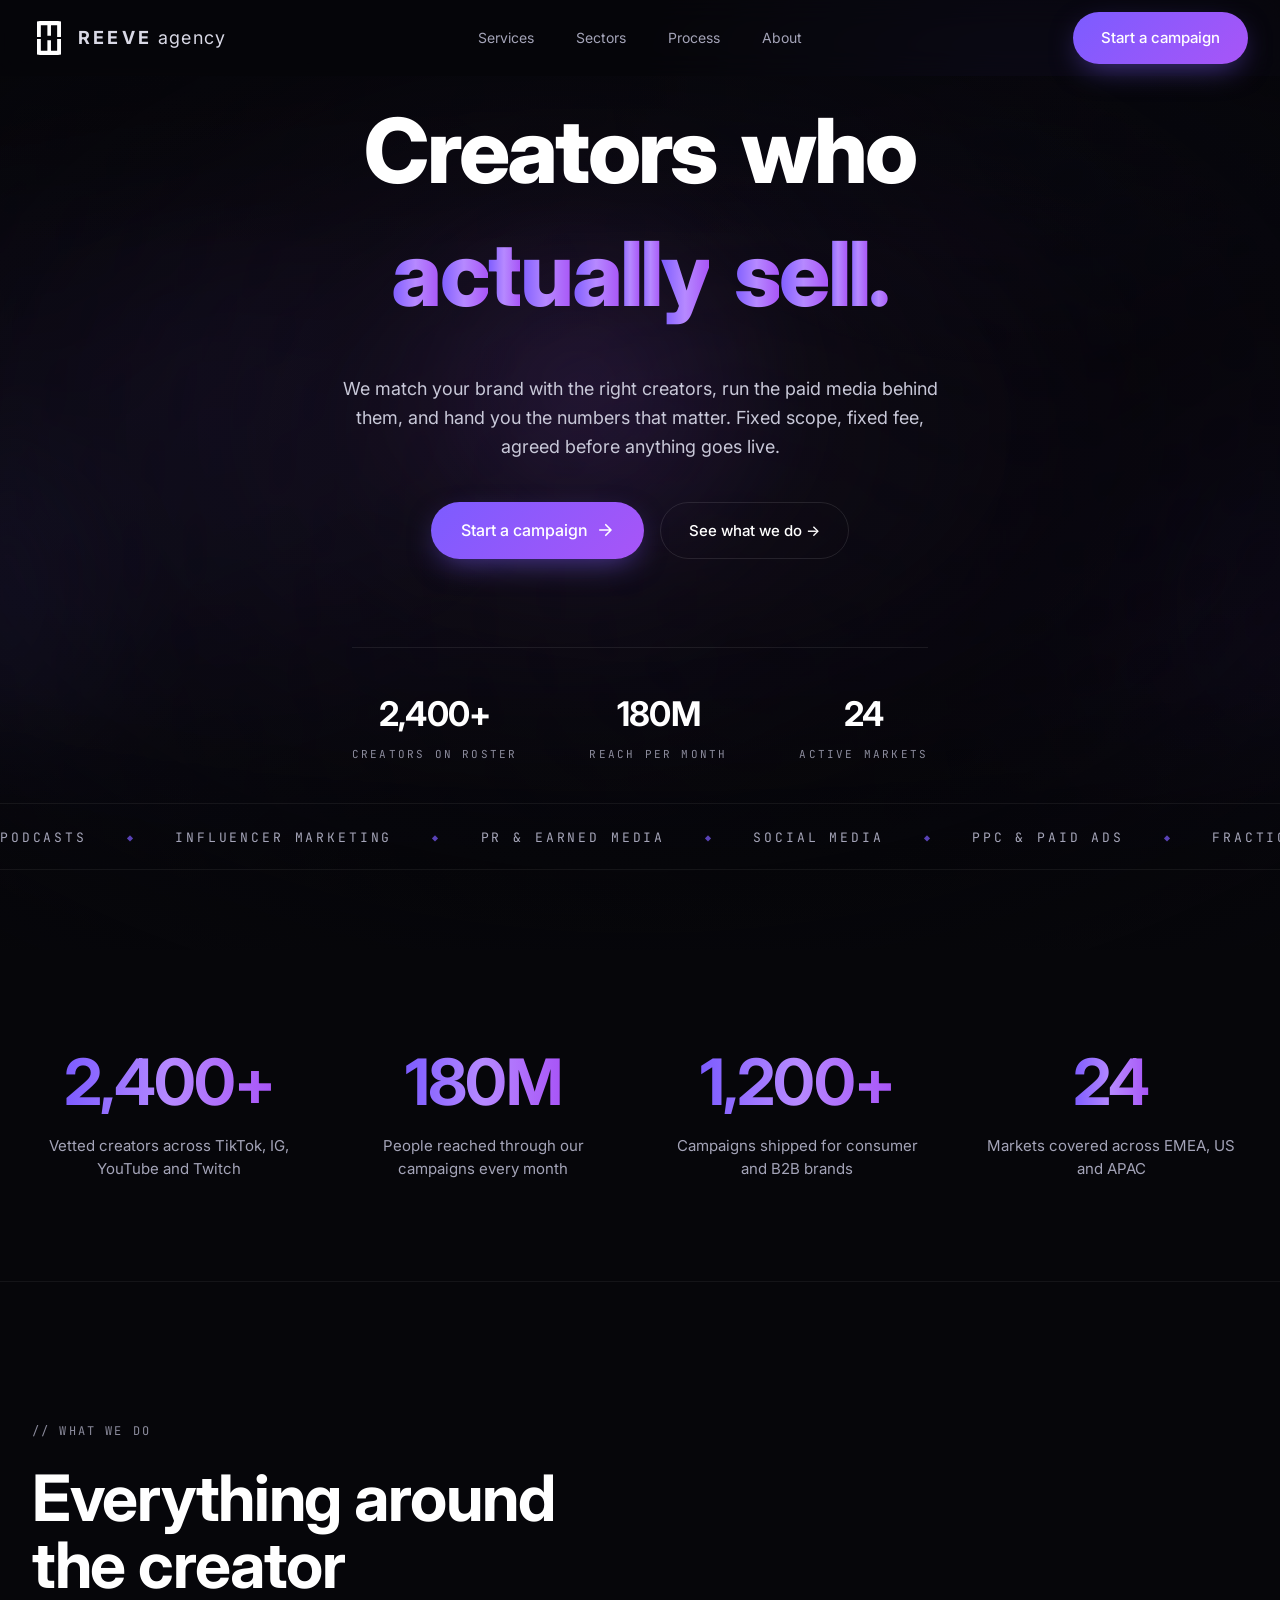
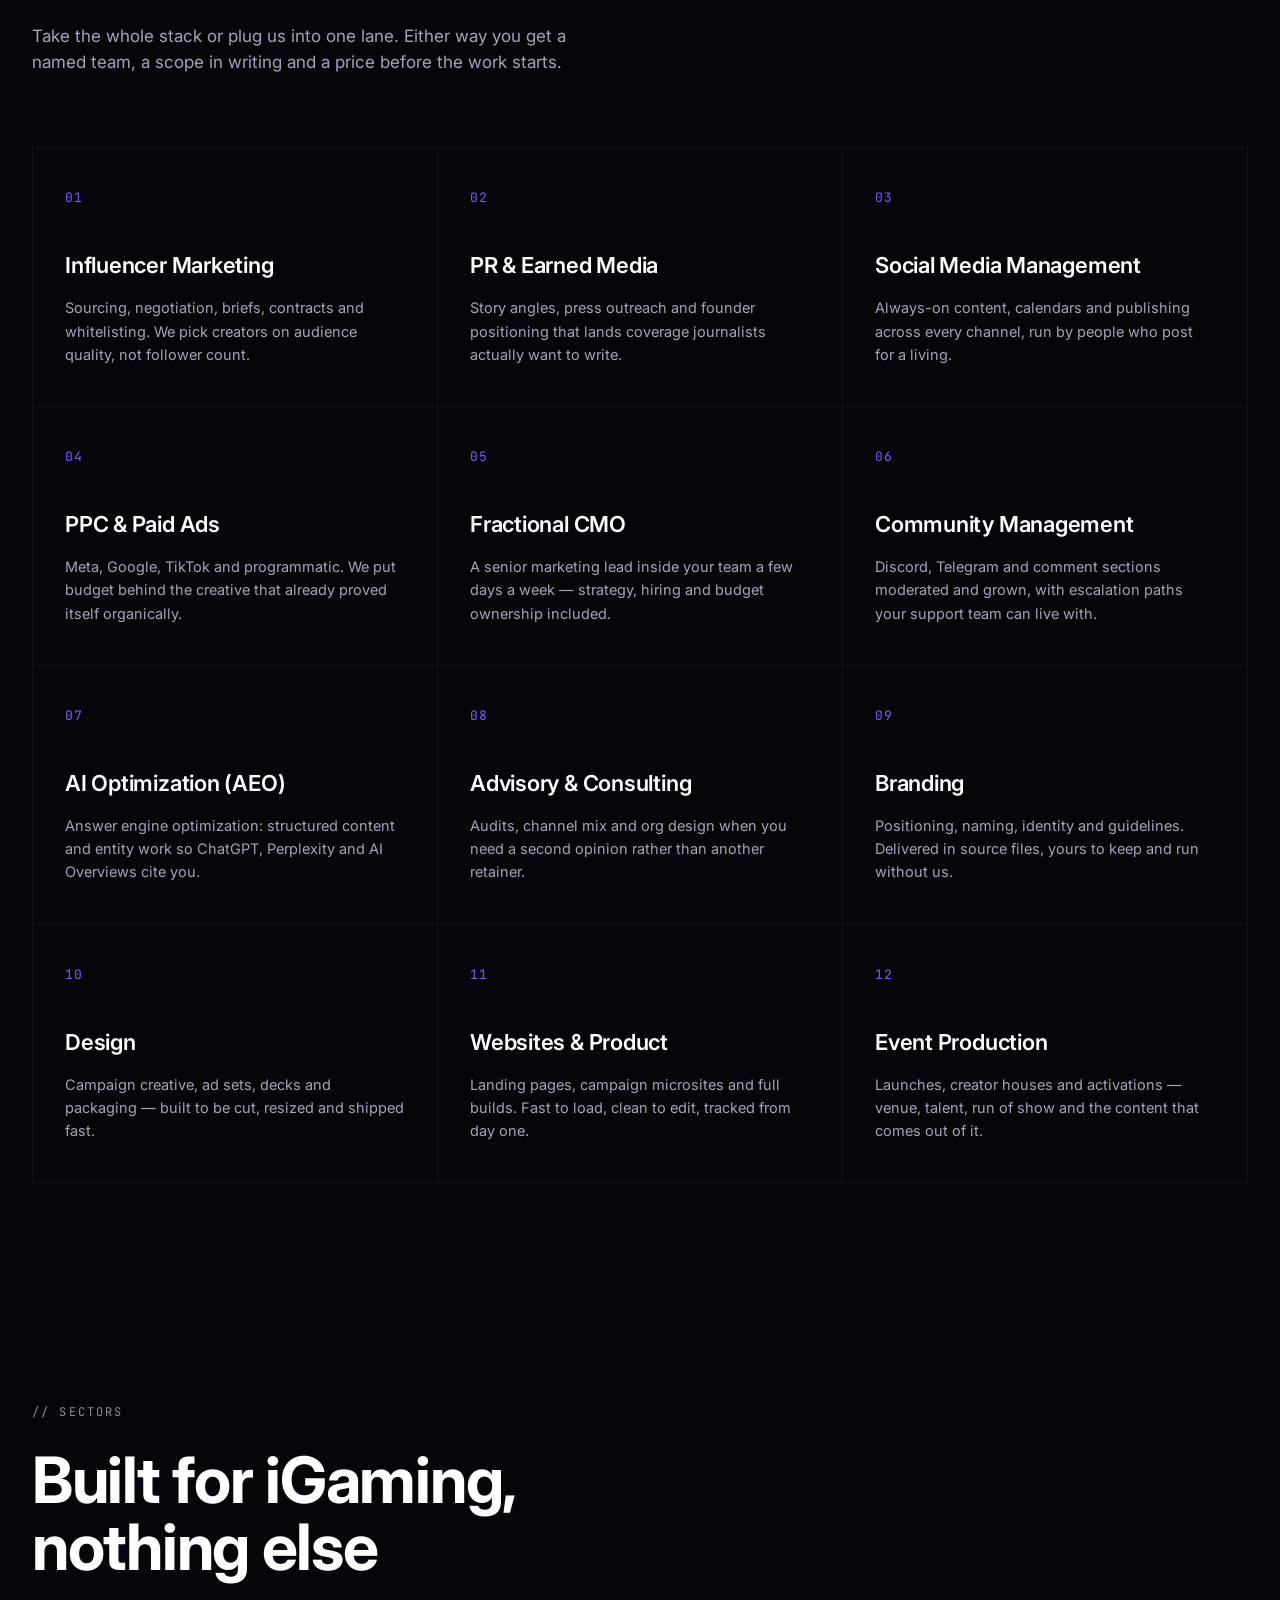
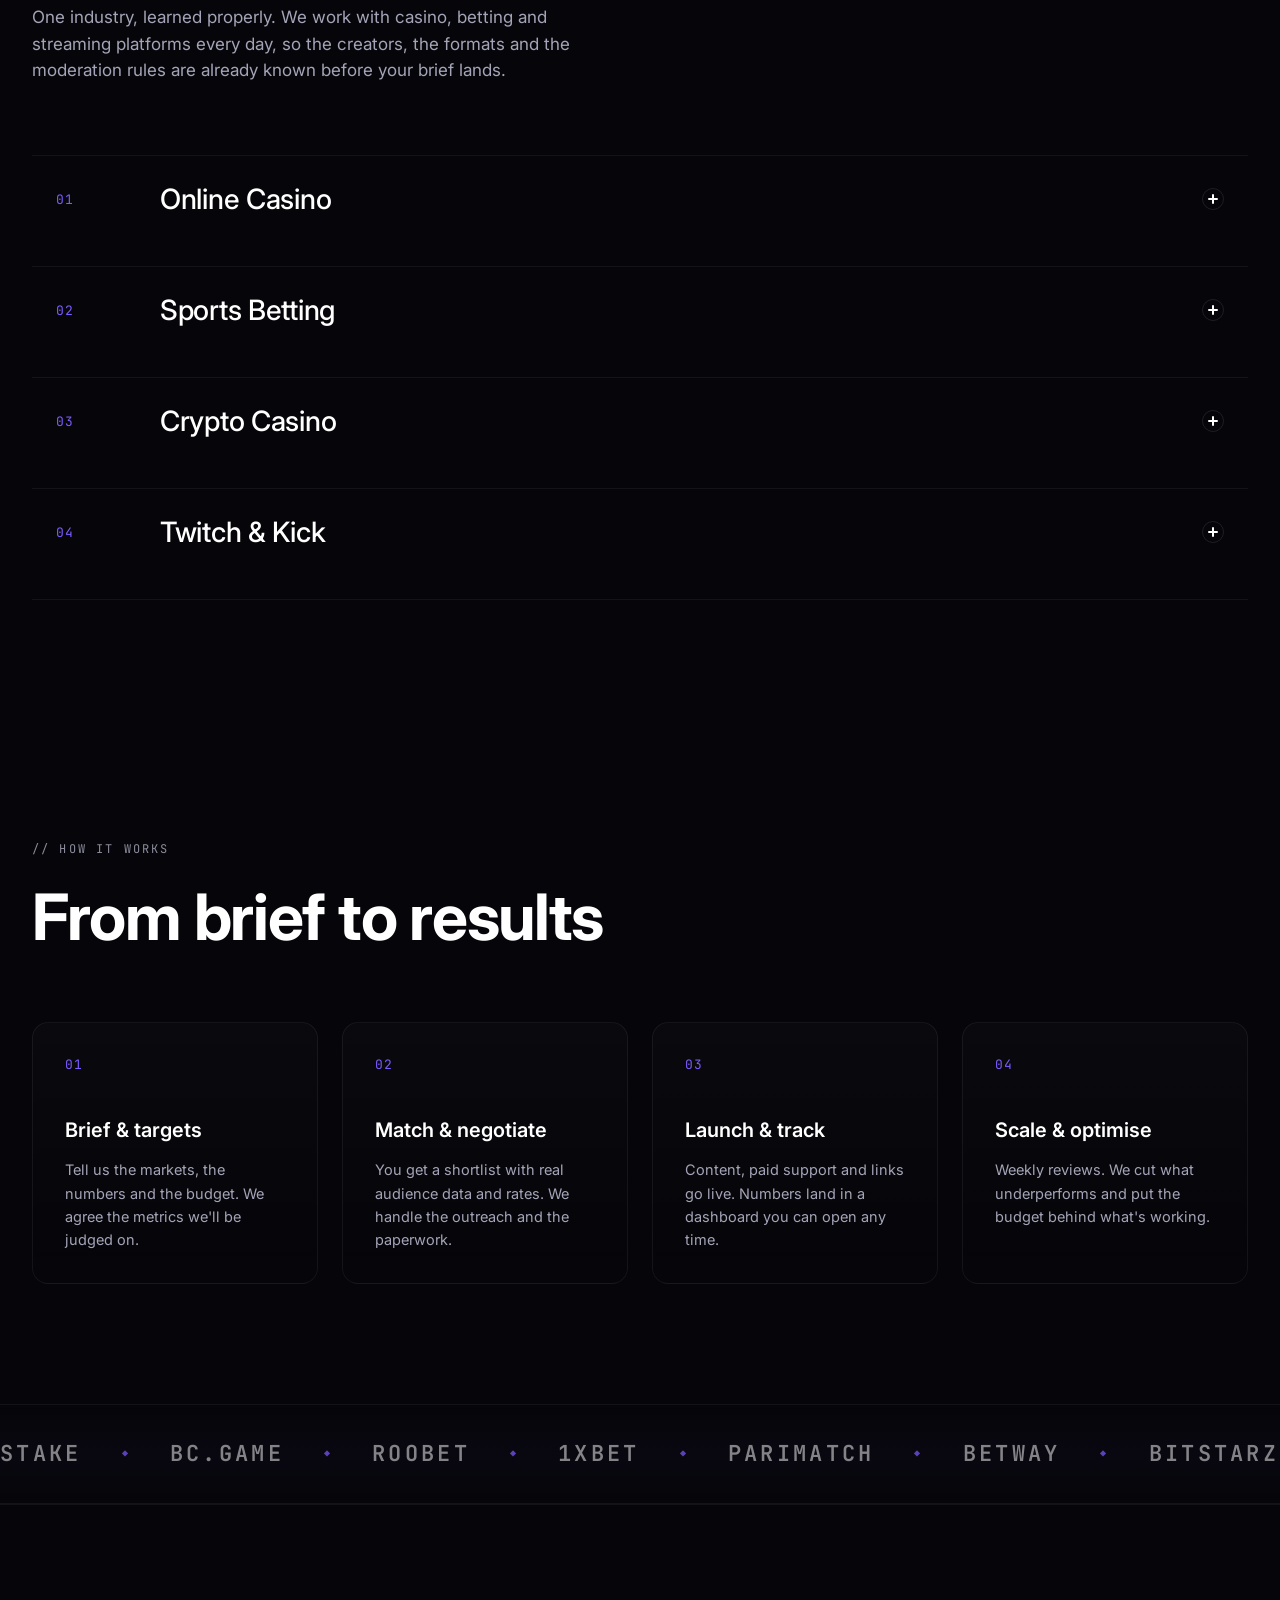
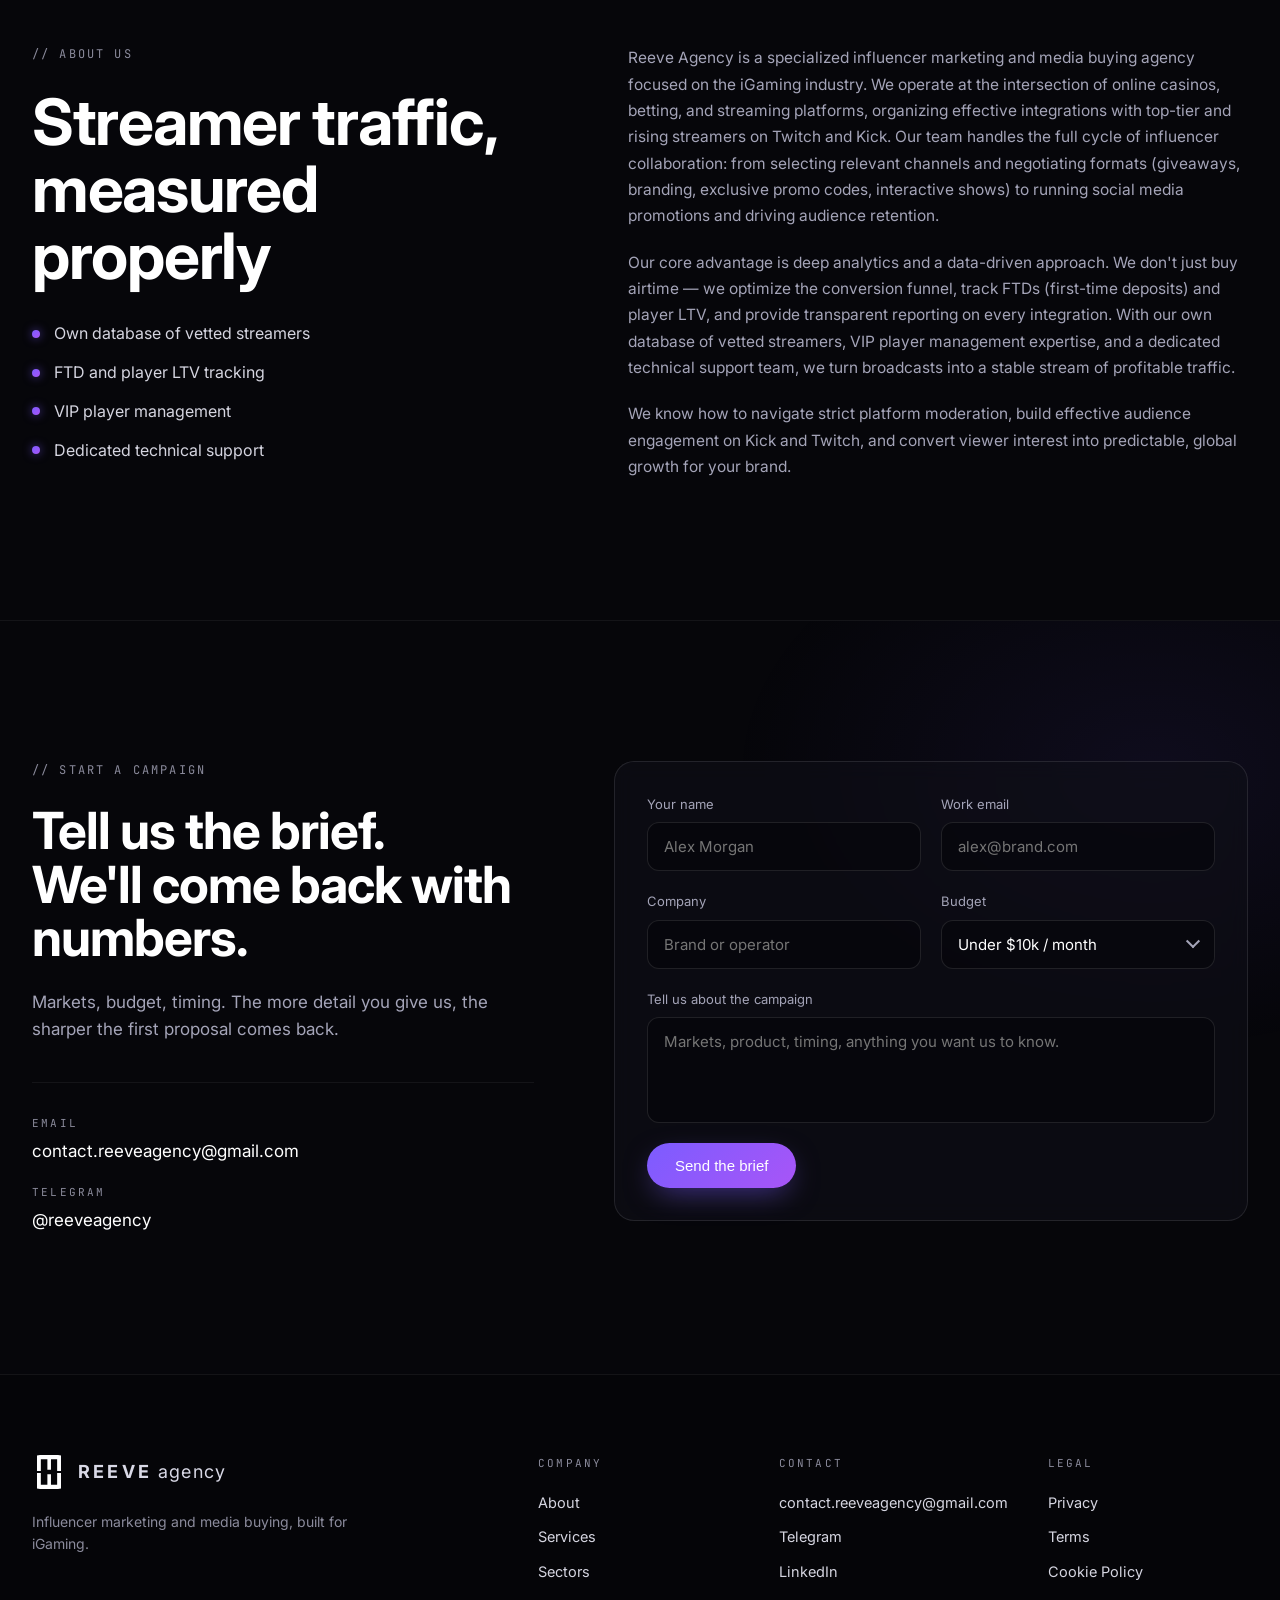
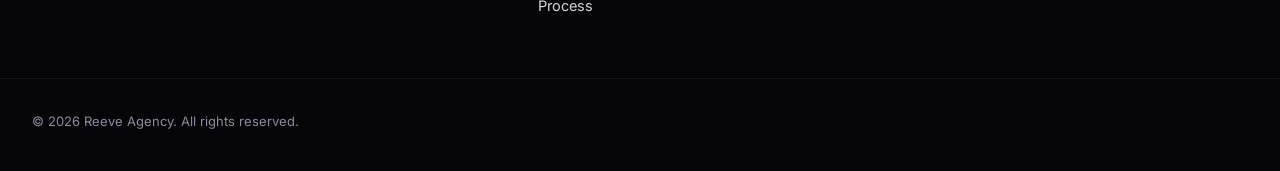
==== index.html @ b4aaa02b "Use logo.svg as the site favicon Serve /logo/logo.svg via rel=icon (SVG) and rel=apple-touch-icon so" ====
<!DOCTYPE html>
<html lang="en">
<head>
<meta charset="UTF-8" />
<meta name="viewport" content="width=device-width, initial-scale=1.0" />
<title>REEVE Agency — Influencer marketing for iGaming</title>
<link rel="icon" type="image/svg+xml" href="logo/logo.svg" />
<link rel="apple-touch-icon" href="logo/logo.svg" />
<link rel="preconnect" href="https://fonts.googleapis.com" />
<link rel="preconnect" href="https://fonts.gstatic.com" crossorigin />
<link href="https://fonts.googleapis.com/css2?family=Inter:wght@100..900&family=JetBrains+Mono:wght@400;500&display=swap" rel="stylesheet" />
<link rel="stylesheet" href="styles.css" />
</head>
<body>

<div class="bg-glow"></div>

<header class="site-header" id="siteHeader">
  <div class="container header-inner">
    <button class="burger" id="burger" type="button" aria-label="Open menu" aria-expanded="false" aria-controls="mobileMenu">
      <span></span><span></span><span></span>
    </button>
    <a class="logo" href="#">
      <span class="logo-mark">
        <img src="logo/logo.svg" alt="" onerror="this.remove()" />
      </span>
      <span class="logo-text"><b>REEVE</b> agency</span>
    </a>
    <nav class="nav">
      <a class="nav-link" href="#services">Services</a>
      <a class="nav-link" href="#sectors">Sectors</a>
      <a class="nav-link" href="#process">Process</a>
      <a class="nav-link" href="#about">About</a>
    </nav>
    <a href="#contact" class="btn btn-primary header-cta">Start a campaign</a>
  </div>
</header>

<div class="mobile-menu" id="mobileMenu" aria-hidden="true">
  <div class="mobile-menu-inner">
    <a class="mobile-link" href="#services">Services</a>
    <a class="mobile-link" href="#sectors">Sectors</a>
    <a class="mobile-link" href="#process">Process</a>
    <a class="mobile-link" href="#about">About</a>
    <a href="#contact" class="btn btn-primary mobile-cta">Start a campaign</a>
  </div>
</div>

<!-- HERO -->
<section class="hero">
  <canvas class="hero-shader" id="heroShader"></canvas>
  <canvas class="hero-shader hero-shader--wire" id="heroShaderWire"></canvas>
  <div class="hero-vignette"></div>

  <div class="hero-inner">
    <h1 class="hero-title" aria-label="Creators who actually sell.">
      <span class="reveal-line" data-text="Creators who"></span>
      <span class="reveal-line grad-text" data-text="actually sell."></span>
    </h1>

    <p class="hero-sub">
      We match your brand with the right creators, run the paid media behind
      them, and hand you the numbers that matter. Fixed scope, fixed fee,
      agreed before anything goes live.
    </p>

    <div class="hero-ctas">
      <a href="#contact" class="btn btn-primary">
        Start a campaign
        <svg viewBox="0 0 24 24" width="18" height="18" fill="none" stroke="currentColor" stroke-width="2.2" stroke-linecap="round" stroke-linejoin="round" aria-hidden="true"><path d="M5 12h14M13 5l7 7-7 7"/></svg>
      </a>
      <a href="#services" class="btn btn-ghost">See what we do →</a>
    </div>

    <div class="hero-stats">
      <div>
        <div class="stat-num">2,400+</div>
        <div class="stat-label">Creators on roster</div>
      </div>
      <div>
        <div class="stat-num">180M</div>
        <div class="stat-label">Reach per month</div>
      </div>
      <div>
        <div class="stat-num">24</div>
        <div class="stat-label">Active markets</div>
      </div>
    </div>
  </div>

  <!-- marquee under hero -->
  <div class="marquee marquee-thin">
    <div class="marquee-track">
      <span>PODCASTS</span><span class="dot-sep">◆</span>
      <span>INFLUENCER MARKETING</span><span class="dot-sep">◆</span>
      <span>PR &amp; EARNED MEDIA</span><span class="dot-sep">◆</span>
      <span>SOCIAL MEDIA</span><span class="dot-sep">◆</span>
      <span>PPC &amp; PAID ADS</span><span class="dot-sep">◆</span>
      <span>FRACTIONAL CMO</span><span class="dot-sep">◆</span>
      <span>COMMUNITY</span><span class="dot-sep">◆</span>
      <span>AEO</span><span class="dot-sep">◆</span>
      <span>PODCASTS</span><span class="dot-sep">◆</span>
      <span>INFLUENCER MARKETING</span><span class="dot-sep">◆</span>
      <span>PR &amp; EARNED MEDIA</span><span class="dot-sep">◆</span>
      <span>SOCIAL MEDIA</span><span class="dot-sep">◆</span>
      <span>PPC &amp; PAID ADS</span><span class="dot-sep">◆</span>
      <span>FRACTIONAL CMO</span><span class="dot-sep">◆</span>
      <span>COMMUNITY</span><span class="dot-sep">◆</span>
      <span>AEO</span><span class="dot-sep">◆</span>
    </div>
  </div>
</section>

<!-- BIG STATS -->
<section class="big-stats">
  <div class="container stats-grid">
    <div>
      <div class="big-stat-num">2,400+</div>
      <p>Vetted creators across TikTok, IG, YouTube and Twitch</p>
    </div>
    <div>
      <div class="big-stat-num">180M</div>
      <p>People reached through our campaigns every month</p>
    </div>
    <div>
      <div class="big-stat-num">1,200+</div>
      <p>Campaigns shipped for consumer and B2B brands</p>
    </div>
    <div>
      <div class="big-stat-num">24</div>
      <p>Markets covered across EMEA, US and APAC</p>
    </div>
  </div>
</section>

<!-- SERVICES -->
<section id="services" class="services">
  <div class="container">
    <div class="section-head">
      <div class="eyebrow">// WHAT WE DO</div>
      <h2 class="section-title">Everything around<br />the creator</h2>
      <p class="section-sub">
        Take the whole stack or plug us into one lane. Either way you get a
        named team, a scope in writing and a price before the work starts.
      </p>
    </div>

    <div class="services-grid">
      <div class="service-card">
        <div class="service-num">01</div>
        <h3>Influencer Marketing</h3>
        <p>Sourcing, negotiation, briefs, contracts and whitelisting. We pick creators on audience quality, not follower count.</p>
      </div>
      <div class="service-card">
        <div class="service-num">02</div>
        <h3>PR &amp; Earned Media</h3>
        <p>Story angles, press outreach and founder positioning that lands coverage journalists actually want to write.</p>
      </div>
      <div class="service-card">
        <div class="service-num">03</div>
        <h3>Social Media Management</h3>
        <p>Always-on content, calendars and publishing across every channel, run by people who post for a living.</p>
      </div>
      <div class="service-card">
        <div class="service-num">04</div>
        <h3>PPC &amp; Paid Ads</h3>
        <p>Meta, Google, TikTok and programmatic. We put budget behind the creative that already proved itself organically.</p>
      </div>
      <div class="service-card">
        <div class="service-num">05</div>
        <h3>Fractional CMO</h3>
        <p>A senior marketing lead inside your team a few days a week — strategy, hiring and budget ownership included.</p>
      </div>
      <div class="service-card">
        <div class="service-num">06</div>
        <h3>Community Management</h3>
        <p>Discord, Telegram and comment sections moderated and grown, with escalation paths your support team can live with.</p>
      </div>
      <div class="service-card">
        <div class="service-num">07</div>
        <h3>AI Optimization (AEO)</h3>
        <p>Answer engine optimization: structured content and entity work so ChatGPT, Perplexity and AI Overviews cite you.</p>
      </div>
      <div class="service-card">
        <div class="service-num">08</div>
        <h3>Advisory &amp; Consulting</h3>
        <p>Audits, channel mix and org design when you need a second opinion rather than another retainer.</p>
      </div>
      <div class="service-card">
        <div class="service-num">09</div>
        <h3>Branding</h3>
        <p>Positioning, naming, identity and guidelines. Delivered in source files, yours to keep and run without us.</p>
      </div>
      <div class="service-card">
        <div class="service-num">10</div>
        <h3>Design</h3>
        <p>Campaign creative, ad sets, decks and packaging — built to be cut, resized and shipped fast.</p>
      </div>
      <div class="service-card">
        <div class="service-num">11</div>
        <h3>Websites &amp; Product</h3>
        <p>Landing pages, campaign microsites and full builds. Fast to load, clean to edit, tracked from day one.</p>
      </div>
      <div class="service-card">
        <div class="service-num">12</div>
        <h3>Event Production</h3>
        <p>Launches, creator houses and activations — venue, talent, run of show and the content that comes out of it.</p>
      </div>
    </div>
  </div>
</section>

<!-- SECTORS -->
<section id="sectors" class="sectors">
  <div class="container">
    <div class="section-head">
      <div class="eyebrow">// SECTORS</div>
      <h2 class="section-title">Built for iGaming,<br />nothing else</h2>
      <p class="section-sub">
        One industry, learned properly. We work with casino, betting and
        streaming platforms every day, so the creators, the formats and the
        moderation rules are already known before your brief lands.
      </p>
    </div>

    <div class="accordion accordion--sectors" data-accordion>
      <button type="button" class="acc-item acc-item--wide" data-acc>
        <span class="acc-num">01</span>
        <span class="acc-title">Online Casino</span>
        <span class="acc-icon" aria-hidden="true"></span>
        <div class="acc-panel"><p>Slots, live casino and crash. Session integrations, branded overlays and exclusive promo codes that turn viewers into depositing players.</p></div>
      </button>
      <button type="button" class="acc-item acc-item--wide" data-acc>
        <span class="acc-num">02</span>
        <span class="acc-title">Sports Betting</span>
        <span class="acc-icon" aria-hidden="true"></span>
        <div class="acc-panel"><p>Tipsters and match-day creators, timed around the fixtures and tournaments the audience is already betting on.</p></div>
      </button>
      <button type="button" class="acc-item acc-item--wide" data-acc>
        <span class="acc-num">03</span>
        <span class="acc-title">Crypto Casino</span>
        <span class="acc-icon" aria-hidden="true"></span>
        <div class="acc-panel"><p>Streamers who genuinely speak crypto, plus the Telegram and X communities their audience lives in.</p></div>
      </button>
      <button type="button" class="acc-item acc-item--wide" data-acc>
        <span class="acc-num">04</span>
        <span class="acc-title">Twitch &amp; Kick</span>
        <span class="acc-icon" aria-hidden="true"></span>
        <div class="acc-panel"><p>Giveaways, interactive shows and long-form collaborations built to pass platform moderation in every market you run.</p></div>
      </button>
    </div>
  </div>
</section>

<!-- HOW IT WORKS -->
<section id="process" class="process">
  <div class="container">
    <div class="section-head">
      <div class="eyebrow">// HOW IT WORKS</div>
      <h2 class="section-title">From brief to results</h2>
    </div>

    <div class="process-grid">
      <div class="process-card">
        <div class="process-num">01</div>
        <h3>Brief &amp; targets</h3>
        <p>Tell us the markets, the numbers and the budget. We agree the metrics we'll be judged on.</p>
      </div>
      <div class="process-card">
        <div class="process-num">02</div>
        <h3>Match &amp; negotiate</h3>
        <p>You get a shortlist with real audience data and rates. We handle the outreach and the paperwork.</p>
      </div>
      <div class="process-card">
        <div class="process-num">03</div>
        <h3>Launch &amp; track</h3>
        <p>Content, paid support and links go live. Numbers land in a dashboard you can open any time.</p>
      </div>
      <div class="process-card">
        <div class="process-num">04</div>
        <h3>Scale &amp; optimise</h3>
        <p>Weekly reviews. We cut what underperforms and put the budget behind what's working.</p>
      </div>
    </div>
  </div>
</section>

<!-- CASINO MARQUEE -->
<div class="marquee marquee-brands">
  <div class="marquee-track">
    <span>STAKE</span><span class="dot-sep">◆</span>
    <span>BC.GAME</span><span class="dot-sep">◆</span>
    <span>ROOBET</span><span class="dot-sep">◆</span>
    <span>1XBET</span><span class="dot-sep">◆</span>
    <span>PARIMATCH</span><span class="dot-sep">◆</span>
    <span>BETWAY</span><span class="dot-sep">◆</span>
    <span>BITSTARZ</span><span class="dot-sep">◆</span>
    <span>ROLLBIT</span><span class="dot-sep">◆</span>
    <span>PINNACLE</span><span class="dot-sep">◆</span>
    <span>DUELBITS</span><span class="dot-sep">◆</span>
    <span>CSGOEMPIRE</span><span class="dot-sep">◆</span>
    <span>THUNDERPICK</span><span class="dot-sep">◆</span>
    <span>STAKE</span><span class="dot-sep">◆</span>
    <span>BC.GAME</span><span class="dot-sep">◆</span>
    <span>ROOBET</span><span class="dot-sep">◆</span>
    <span>1XBET</span><span class="dot-sep">◆</span>
    <span>PARIMATCH</span><span class="dot-sep">◆</span>
    <span>BETWAY</span><span class="dot-sep">◆</span>
    <span>BITSTARZ</span><span class="dot-sep">◆</span>
    <span>ROLLBIT</span><span class="dot-sep">◆</span>
    <span>PINNACLE</span><span class="dot-sep">◆</span>
    <span>DUELBITS</span><span class="dot-sep">◆</span>
    <span>CSGOEMPIRE</span><span class="dot-sep">◆</span>
    <span>THUNDERPICK</span><span class="dot-sep">◆</span>
  </div>
</div>

<!-- ABOUT -->
<section id="about" class="about">
  <div class="container about-grid">
    <div class="about-left">
      <div class="eyebrow">// ABOUT US</div>
      <h2 class="section-title">Streamer traffic,<br />measured properly</h2>
      <ul class="about-list">
        <li>Own database of vetted streamers</li>
        <li>FTD and player LTV tracking</li>
        <li>VIP player management</li>
        <li>Dedicated technical support</li>
      </ul>
    </div>
    <div class="about-right">
      <p>
        Reeve Agency is a specialized influencer marketing and media buying
        agency focused on the iGaming industry. We operate at the intersection
        of online casinos, betting, and streaming platforms, organizing
        effective integrations with top-tier and rising streamers on Twitch
        and Kick. Our team handles the full cycle of influencer collaboration:
        from selecting relevant channels and negotiating formats (giveaways,
        branding, exclusive promo codes, interactive shows) to running social
        media promotions and driving audience retention.
      </p>
      <p>
        Our core advantage is deep analytics and a data-driven approach. We
        don't just buy airtime — we optimize the conversion funnel, track FTDs
        (first-time deposits) and player LTV, and provide transparent reporting
        on every integration. With our own database of vetted streamers, VIP
        player management expertise, and a dedicated technical support team,
        we turn broadcasts into a stable stream of profitable traffic.
      </p>
      <p>
        We know how to navigate strict platform moderation, build effective
        audience engagement on Kick and Twitch, and convert viewer interest
        into predictable, global growth for your brand.
      </p>
    </div>
  </div>
</section>

<!-- CONTACT -->
<section id="contact" class="contact">
  <div class="container contact-grid">
    <div class="contact-left">
      <div class="eyebrow">// START A CAMPAIGN</div>
      <h2 class="section-title">Tell us the brief.<br />We'll come back with numbers.</h2>
      <p class="section-sub">
        Markets, budget, timing. The more detail you give us, the sharper the
        first proposal comes back.
      </p>
      <div class="contact-meta">
        <div>
          <div class="meta-label">Email</div>
          <a href="mailto:contact.reeveagency@gmail.com">contact.reeveagency@gmail.com</a>
        </div>
        <div>
          <div class="meta-label">Telegram</div>
          <a href="https://t.me/reeveagency" target="_blank" rel="noopener">@reeveagency</a>
        </div>
      </div>
    </div>
    <form class="contact-form" id="contactForm" novalidate>
      <label>
        <span>Your name</span>
        <input type="text" name="name" required placeholder="Alex Morgan" />
      </label>
      <label>
        <span>Work email</span>
        <input type="email" name="email" required placeholder="alex@brand.com" />
      </label>
      <label>
        <span>Company</span>
        <input type="text" name="company" placeholder="Brand or operator" />
      </label>
      <div class="field">
        <span class="field-label">Budget</span>
        <div class="select" data-select>
          <button type="button" class="select-toggle" aria-haspopup="listbox" aria-expanded="false">
            <span class="select-value">Under $10k / month</span>
            <span class="select-caret" aria-hidden="true"></span>
          </button>
          <input type="hidden" name="budget" value="Under $10k / month" />
          <ul class="select-menu" role="listbox">
            <li role="option" data-value="Under $10k / month" class="is-selected">Under $10k / month</li>
            <li role="option" data-value="$10k – $50k / month">$10k – $50k / month</li>
            <li role="option" data-value="$50k – $150k / month">$50k – $150k / month</li>
            <li role="option" data-value="$150k+ / month">$150k+ / month</li>
          </ul>
        </div>
      </div>
      <label class="full">
        <span>Tell us about the campaign</span>
        <textarea name="message" rows="4" placeholder="Markets, product, timing, anything you want us to know."></textarea>
      </label>
      <button type="submit" class="btn btn-primary">Send the brief</button>
      <div class="form-thanks" hidden>Thanks — we'll be in touch within one business day.</div>
      <div class="form-error" hidden>Something went wrong. Please try again or email us directly.</div>
    </form>
  </div>
</section>

<footer class="site-footer">
  <div class="container footer-inner">
    <div class="footer-brand">
      <a class="logo" href="#">
        <span class="logo-mark">
          <img src="logo/logo.svg" alt="" onerror="this.remove()" />
        </span>
        <span class="logo-text"><b>REEVE</b> agency</span>
      </a>
      <p>Influencer marketing and media buying, built for iGaming.</p>
    </div>
    <div class="footer-cols">
      <div>
        <div class="footer-title">Company</div>
        <a href="#about">About</a>
        <a href="#services">Services</a>
        <a href="#sectors">Sectors</a>
        <a href="#process">Process</a>
      </div>
      <div>
        <div class="footer-title">Contact</div>
        <a href="mailto:contact.reeveagency@gmail.com">contact.reeveagency@gmail.com</a>
        <a href="https://t.me/reeveagency" target="_blank" rel="noopener">Telegram</a>
        <a href="#">LinkedIn</a>
      </div>
      <div>
        <div class="footer-title">Legal</div>
        <a href="#" data-modal="privacy">Privacy</a>
        <a href="#" data-modal="terms">Terms</a>
        <a href="#" data-modal="cookies">Cookie Policy</a>
      </div>
    </div>
  </div>
  <div class="container footer-bottom">
    <span>© 2026 Reeve Agency. All rights reserved.</span>
  </div>
</footer>

<!-- Legal modals -->
<div class="modal" id="modal-privacy" aria-hidden="true" role="dialog" aria-modal="true" aria-labelledby="modal-privacy-title">
  <div class="modal-backdrop" data-modal-close></div>
  <div class="modal-panel" role="document">
    <button class="modal-close" type="button" data-modal-close aria-label="Close">×</button>
    <div class="modal-eyebrow">// LEGAL</div>
    <h2 id="modal-privacy-title" class="modal-title">Privacy Policy</h2>
    <p class="modal-updated">Last updated: 07 September 2026</p>
    <div class="modal-body">
      <p>Reeve Agency ("we", "us", "our") respects your privacy. This policy explains what personal data we collect when you use reeve.agency, how we use it, and the rights you have over it.</p>
      <h3>Data we collect</h3>
      <ul>
        <li>Contact details you submit through the "Start a campaign" form (name, email, company, budget range, campaign notes).</li>
        <li>Basic technical data (IP, browser, referrer, timestamps) captured by our hosting and analytics.</li>
      </ul>
      <h3>How we use it</h3>
      <ul>
        <li>To reply to your brief and prepare a proposal.</li>
        <li>To send campaign updates and reports if we start working together.</li>
        <li>To improve the site and understand which content is useful.</li>
      </ul>
      <h3>Retention and sharing</h3>
      <p>We keep enquiry data for up to 24 months, then delete it if we haven't started work together. We do not sell your data. We share it only with vetted subprocessors that help us run the business (email, hosting, analytics).</p>
      <h3>Your rights</h3>
      <p>You can request access, correction or deletion of your data at any time by writing to <a href="mailto:contact.reeveagency@gmail.com">contact.reeveagency@gmail.com</a>.</p>
    </div>
  </div>
</div>

<div class="modal" id="modal-terms" aria-hidden="true" role="dialog" aria-modal="true" aria-labelledby="modal-terms-title">
  <div class="modal-backdrop" data-modal-close></div>
  <div class="modal-panel" role="document">
    <button class="modal-close" type="button" data-modal-close aria-label="Close">×</button>
    <div class="modal-eyebrow">// LEGAL</div>
    <h2 id="modal-terms-title" class="modal-title">Terms of Use</h2>
    <p class="modal-updated">Last updated: 07 September 2026</p>
    <div class="modal-body">
      <p>By using reeve.agency you agree to these terms. If you don't, please leave the site.</p>
      <h3>Site content</h3>
      <p>All content on this site — copy, visuals, code, brand assets — belongs to Reeve Agency or the parties we license from. You may not copy, redistribute or resell it without written permission.</p>
      <h3>Campaign engagements</h3>
      <p>Nothing on this site is a contract. Any paid engagement between Reeve Agency and a client is governed by a signed statement of work that names the scope, deliverables, timing and fees.</p>
      <h3>Liability</h3>
      <p>The site is provided "as is". We work hard to keep it accurate but do not warrant that the information here is complete or error-free, and we are not liable for indirect losses arising from its use.</p>
      <h3>Governing law</h3>
      <p>These terms are governed by the laws of England &amp; Wales. Disputes will be resolved in the courts of London.</p>
    </div>
  </div>
</div>

<div class="modal" id="modal-cookies" aria-hidden="true" role="dialog" aria-modal="true" aria-labelledby="modal-cookies-title">
  <div class="modal-backdrop" data-modal-close></div>
  <div class="modal-panel" role="document">
    <button class="modal-close" type="button" data-modal-close aria-label="Close">×</button>
    <div class="modal-eyebrow">// LEGAL</div>
    <h2 id="modal-cookies-title" class="modal-title">Cookie Policy</h2>
    <p class="modal-updated">Last updated: 07 September 2026</p>
    <div class="modal-body">
      <p>Cookies are small text files a site can store in your browser. We use them lightly, and only for reasons we can explain.</p>
      <h3>What we use</h3>
      <ul>
        <li><strong>Strictly necessary</strong> — keep the site working (session, security, form state). Always on.</li>
        <li><strong>Analytics</strong> — anonymous, aggregated stats about which pages get read and which don't. Off by default in jurisdictions where consent is required.</li>
        <li><strong>Marketing</strong> — only if we run a specific paid campaign and you land through it. We tell you before we set them.</li>
      </ul>
      <h3>Managing cookies</h3>
      <p>You can clear or block cookies through your browser settings. Doing so may disable parts of the site (e.g. remembered form input).</p>
      <h3>Third parties</h3>
      <p>Some cookies are set by our subprocessors (hosting, analytics). Their policies apply to those cookies. Contact us at <a href="mailto:contact.reeveagency@gmail.com">contact.reeveagency@gmail.com</a> if you want the current list.</p>
    </div>
  </div>
</div>

<script src="config.js" onerror="this.remove()"></script>
<script src="hero-shader.js"></script>
</body>
</html>
---- styles.css ----
:root {
  --bg: #06060a;
  --bg-2: #0b0b13;
  --panel: #0f0f18;
  --line: rgba(255,255,255,0.06);
  --line-2: rgba(255,255,255,0.1);
  --text: #ffffff;
  --muted: #8b8b9c;
  --muted-2: #a4a4b8;
  --violet-1: #7c5cff;
  --violet-2: #a855f7;
  --violet-soft: #b39aff;
  --grad: linear-gradient(135deg, #7c5cff 0%, #a855f7 100%);
  --grad-text: linear-gradient(90deg, #7c5cff 0%, #b689ff 50%, #a855f7 100%);
  --mono: 'JetBrains Mono', ui-monospace, SFMono-Regular, Menlo, monospace;
}

* { box-sizing: border-box; }
html, body { margin: 0; padding: 0; }
html { scroll-behavior: smooth; }
body {
  background: var(--bg);
  color: var(--text);
  font-family: 'Inter', system-ui, -apple-system, Segoe UI, Roboto, sans-serif;
  font-size: 16px;
  line-height: 1.55;
  -webkit-font-smoothing: antialiased;
  overflow-x: hidden;
}
a { color: inherit; text-decoration: none; }

.container {
  max-width: 1280px;
  margin: 0 auto;
  padding: 0 32px;
}

/* Ambient background glow */
.bg-glow {
  position: fixed;
  inset: 0;
  z-index: -1;
  background:
    radial-gradient(600px 400px at 80% 10%, rgba(124,92,255,0.10), transparent 70%),
    radial-gradient(700px 500px at 10% 40%, rgba(168,85,247,0.06), transparent 70%),
    radial-gradient(500px 400px at 100% 80%, rgba(124,92,255,0.05), transparent 70%);
  pointer-events: none;
}

/* Header */
:root {
  --ease-smooth: cubic-bezier(.22,.61,.36,1);
  --ease-out: cubic-bezier(.16,1,.3,1);
}

/* Burger button — hidden on desktop */
.burger {
  display: none;
  width: 40px;
  height: 40px;
  padding: 0;
  border: none;
  background: transparent;
  cursor: pointer;
  position: relative;
  border-radius: 10px;
  transition: background 0.2s;
}
.burger:hover { background: rgba(255,255,255,0.06); }
.burger span {
  position: absolute;
  left: 10px;
  right: 10px;
  height: 2px;
  background: #fff;
  border-radius: 2px;
  transition: transform 0.35s var(--ease-out), opacity 0.2s ease, top 0.35s var(--ease-out);
}
.burger span:nth-child(1) { top: 13px; }
.burger span:nth-child(2) { top: 19px; }
.burger span:nth-child(3) { top: 25px; }
body.menu-open .burger span:nth-child(1) { top: 19px; transform: rotate(45deg); }
body.menu-open .burger span:nth-child(2) { opacity: 0; }
body.menu-open .burger span:nth-child(3) { top: 19px; transform: rotate(-45deg); }
.site-header {
  position: fixed;
  top: 0;
  left: 0;
  right: 0;
  z-index: 50;
  padding: 0;
  background: rgba(6,6,10,0.55);
  backdrop-filter: blur(14px);
  -webkit-backdrop-filter: blur(14px);
  transition:
    padding 0.7s var(--ease-out),
    background 0.6s ease,
    backdrop-filter 0.6s ease;
}
.site-header.is-floating {
  background: transparent;
  backdrop-filter: none;
  -webkit-backdrop-filter: none;
}
.site-header .container {
  transition:
    max-width 0.75s var(--ease-out),
    padding 0.7s var(--ease-out),
    background 0.6s ease,
    border-radius 0.7s var(--ease-out),
    box-shadow 0.6s ease;
  background: transparent;
  border: none;
  border-radius: 0;
  will-change: max-width, padding, border-radius;
}
.header-inner {
  display: grid;
  grid-template-columns: 1fr auto 1fr;
  align-items: center;
  height: 76px;
  gap: 24px;
  transition: height 0.7s var(--ease-out), gap 0.5s var(--ease-smooth);
}
.header-inner .logo { justify-self: start; }
.header-inner .nav { justify-self: center; }
.header-inner .btn-primary { justify-self: end; }

/* Floating pill state (activated after scroll) */
.site-header.is-floating {
  padding-top: 16px;
}
.site-header.is-floating .container {
  max-width: 1100px;
  padding: 0 20px 0 22px;
  border-radius: 999px;
  background: rgba(10,10,16,0.72);
  backdrop-filter: blur(14px);
  -webkit-backdrop-filter: blur(14px);
  box-shadow: 0 20px 60px -20px rgba(0,0,0,0.7);
}
.site-header.is-floating .header-inner {
  height: 62px;
  gap: 20px;
}

/* Header CTA — more compact than the in-page primary buttons */
.header-cta {
  padding: 10px 20px;
  font-size: 13.5px;
  box-shadow: 0 4px 14px -6px rgba(124,92,255,0.4);
}
.header-cta:hover {
  box-shadow: 0 6px 18px -6px rgba(124,92,255,0.55);
}

/* Logo text cross-fade + slide + blur */
.logo-text {
  display: inline-block;
  max-width: 240px;
  overflow: hidden;
  white-space: nowrap;
  opacity: 1;
  filter: blur(0);
  transform: translateX(0);
  transition:
    opacity 0.45s var(--ease-smooth) 0.15s,
    max-width 0.7s var(--ease-out) 0.05s,
    margin-left 0.7s var(--ease-out) 0.05s,
    filter 0.5s var(--ease-smooth) 0.1s,
    transform 0.6s var(--ease-out) 0.05s;
  will-change: max-width, opacity, transform;
}
.site-header.is-floating .logo-text {
  opacity: 0;
  max-width: 0;
  margin-left: -8px;
  filter: blur(6px);
  transform: translateX(-10px);
  pointer-events: none;
  transition:
    opacity 0.35s var(--ease-smooth) 0s,
    max-width 0.65s var(--ease-out) 0.05s,
    margin-left 0.65s var(--ease-out) 0.05s,
    filter 0.4s var(--ease-smooth) 0s,
    transform 0.55s var(--ease-out) 0s;
}

/* Nav links styled as pill anchor buttons with variable-font hover */
.nav-link {
  padding: 9px 16px;
  border-radius: 999px;
  color: var(--muted-2);
  font-size: 14px;
  border: 1px solid transparent;
  transition: color 0.2s ease, background 0.25s ease, border-color 0.25s ease;
  line-height: 1;
  font-variation-settings: 'wght' 400;
  display: inline-flex;
  align-items: center;
  white-space: nowrap;
}
.nav-link:hover {
  color: #fff;
  background: rgba(255,255,255,0.04);
  border-color: rgba(255,255,255,0.08);
}
.nav-link.is-active {
  color: #fff;
  background: rgba(124,92,255,0.14);
  border-color: rgba(124,92,255,0.32);
}
.vf-char {
  display: inline-block;
  font-variation-settings: 'wght' 400;
  transition: font-variation-settings 0.4s cubic-bezier(.2,.7,.2,1);
  transition-delay: var(--vf-delay, 0ms);
  white-space: pre;
}
.nav-link:hover .vf-char {
  font-variation-settings: 'wght' 700;
}

/* Push page content below the fixed header */
body {
  padding-top: 76px;
}
.site-header.is-floating ~ .hero,
body { transition: padding-top 0.4s ease; }
.logo {
  display: inline-flex;
  align-items: center;
  gap: 12px;
  font-size: 18px;
  letter-spacing: 0.08em;
}
.logo-mark {
  width: 34px;
  height: 34px;
  border-radius: 8px;
  background: var(--grad);
  box-shadow: 0 8px 30px -6px rgba(124,92,255,0.5);
  display: inline-flex;
  align-items: center;
  justify-content: center;
  overflow: hidden;
  flex-shrink: 0;
}
.logo-mark:has(img) {
  background: transparent;
  box-shadow: none;
}
.logo-mark img {
  width: 100%;
  height: 100%;
  object-fit: contain;
  display: block;
}
.logo-text b { font-weight: 700; letter-spacing: 0.18em; }
.logo-text { color: #d9d9e6; font-weight: 400; letter-spacing: 0.06em; }
.logo-text b + span, .logo-text { }

.nav {
  display: flex;
  gap: 8px;
  align-items: center;
}

/* Buttons */
.btn {
  display: inline-flex;
  align-items: center;
  justify-content: center;
  padding: 14px 28px;
  border-radius: 999px;
  font-size: 15px;
  font-weight: 500;
  cursor: pointer;
  border: none;
  transition: transform 0.15s ease, box-shadow 0.2s ease;
  white-space: nowrap;
}
.btn-primary {
  background: var(--grad);
  color: #fff;
  box-shadow: 0 10px 30px -8px rgba(124,92,255,0.55);
}
.btn-primary:hover { transform: translateY(-1px); box-shadow: 0 14px 36px -8px rgba(124,92,255,0.7); }
.btn-ghost {
  background: transparent;
  color: #fff;
  border: 1px solid var(--line-2);
}
.btn-ghost:hover { border-color: rgba(255,255,255,0.25); }

/* Eyebrow */
.eyebrow {
  font-family: var(--mono);
  font-size: 12px;
  letter-spacing: 0.18em;
  color: var(--muted);
  text-transform: uppercase;
  margin-bottom: 24px;
}

/* Hero */
.hero {
  position: relative;
  min-height: auto;
  padding: 0 0 80px;
  overflow: hidden;
  isolation: isolate;
}
.hero-shader {
  position: absolute;
  inset: 0;
  width: 100%;
  height: 100%;
  z-index: -2;
  display: block;
  filter: blur(28px) saturate(0.85);
  opacity: 0.55;
  transform: scale(1.08);
}
.hero-shader--wire {
  z-index: -1;
  opacity: 0.2;
  mix-blend-mode: screen;
  filter: blur(14px);
}
.hero-vignette {
  position: absolute;
  inset: 0;
  z-index: -1;
  pointer-events: none;
  background:
    radial-gradient(1100px 700px at 50% 40%, transparent 0%, rgba(6,6,10,0.55) 70%, rgba(6,6,10,0.95) 100%),
    linear-gradient(180deg, rgba(6,6,10,0.55) 0%, transparent 20%, transparent 70%, rgba(6,6,10,0.98) 100%);
}

.hero-inner {
  position: relative;
  z-index: 1;
  max-width: 1100px;
  margin: 0 auto;
  padding: 8px 32px 0;
  display: flex;
  flex-direction: column;
  align-items: center;
  text-align: center;
}

.hero-title {
  font-size: clamp(52px, 7vw, 104px);
  line-height: 0.98;
  font-weight: 800;
  letter-spacing: -0.03em;
  margin: 0 0 28px;
  max-width: 14ch;
  display: flex;
  flex-direction: column;
  gap: 0;
  padding: 0.15em 0.05em 0.05em;
}
.reveal-line {
  display: block;
  padding: 0.02em 0.06em 0.2em;
  overflow: visible;
  line-height: 1.15;
}
.reveal-word {
  display: inline-block;
  white-space: nowrap;
  line-height: 1.15;
}
.reveal-space {
  display: inline-block;
  width: 0.28em;
}
.reveal-ch {
  display: inline-block;
  opacity: 0;
  transform: translateY(0.35em);
  animation: charIn 0.55s cubic-bezier(.2,.7,.2,1) forwards;
  white-space: pre;
}
.grad-text {
  background: var(--grad-text);
  -webkit-background-clip: text;
  background-clip: text;
  color: transparent;
}
.grad-text .reveal-ch {
  background: var(--grad-text);
  -webkit-background-clip: text;
  background-clip: text;
  color: transparent;
}

.hero-sub {
  color: #c8c8d8;
  font-size: 18px;
  max-width: 620px;
  margin: 0 0 40px;
  line-height: 1.6;
  opacity: 0;
  animation: fadeUp 0.9s ease 1.2s forwards;
}
.hero-ctas {
  display: flex;
  gap: 16px;
  margin-bottom: 56px;
  flex-wrap: wrap;
  justify-content: center;
  opacity: 0;
  animation: fadeUp 0.9s ease 1.5s forwards;
}
.hero-ctas .btn-primary { padding: 16px 30px; font-size: 16px; gap: 8px; }
.hero-ctas .btn-primary svg { display: inline-block; }

.hero-stats {
  margin-top: 32px;
  display: grid;
  grid-template-columns: repeat(3, auto);
  gap: 72px;
  padding-top: 40px;
  border-top: 1px solid rgba(255,255,255,0.08);
  opacity: 0;
  animation: fadeUp 0.9s ease 2.1s forwards;
}
.stat-num {
  font-size: 34px;
  font-weight: 700;
  letter-spacing: -0.02em;
}
.stat-label {
  font-family: var(--mono);
  font-size: 11px;
  letter-spacing: 0.2em;
  color: var(--muted);
  text-transform: uppercase;
  margin-top: 6px;
}

@keyframes charIn {
  to { opacity: 1; transform: translateY(0); }
}
@keyframes fadeDown {
  from { opacity: 0; transform: translateY(-8px); }
  to   { opacity: 1; transform: translateY(0); }
}
@keyframes fadeUp {
  from { opacity: 0; transform: translateY(14px); }
  to   { opacity: 1; transform: translateY(0); }
}
@keyframes pulse {
  0%, 100% { opacity: 1; transform: scale(1); }
  50%      { opacity: 0.6; transform: scale(0.85); }
}

/* Marquee */
.marquee {
  overflow: hidden;
  border-top: 1px solid var(--line);
  border-bottom: 1px solid var(--line);
  padding: 20px 0;
  white-space: nowrap;
  position: relative;
}
.marquee-thin { margin-top: 40px; }
.marquee-brands {
  padding: 32px 0;
  background: linear-gradient(180deg, transparent, rgba(124,92,255,0.03), transparent);
}
.marquee-track {
  display: inline-flex;
  gap: 40px;
  align-items: center;
  animation: marquee 45s linear infinite;
  padding-right: 40px;
}
.marquee-track span {
  font-family: var(--mono);
  font-size: 13px;
  letter-spacing: 0.22em;
  color: var(--muted-2);
  text-transform: uppercase;
}
.marquee-brands .marquee-track span:not(.dot-sep) {
  font-size: 22px;
  font-weight: 600;
  letter-spacing: 0.15em;
  color: rgba(255,255,255,0.5);
}
.dot-sep {
  color: var(--violet-1) !important;
  font-size: 10px !important;
  opacity: 0.7;
}
@keyframes marquee {
  from { transform: translateX(0); }
  to { transform: translateX(-50%); }
}

/* Big stats */
.big-stats {
  padding: 100px 0;
  border-bottom: 1px solid var(--line);
}
.stats-grid {
  display: grid;
  grid-template-columns: repeat(4, 1fr);
  gap: 40px;
  text-align: center;
  justify-items: center;
  align-items: start;
}
.stats-grid > div {
  display: flex;
  flex-direction: column;
  align-items: center;
  max-width: 260px;
}
.big-stat-num {
  font-size: clamp(48px, 5vw, 72px);
  font-weight: 700;
  letter-spacing: -0.03em;
  background: var(--grad-text);
  -webkit-background-clip: text;
  background-clip: text;
  color: transparent;
  margin-bottom: 20px;
  line-height: 1;
}
.stats-grid p {
  color: var(--muted-2);
  font-size: 15px;
  margin: 0;
}

/* Section head */
.section-head {
  max-width: 720px;
  margin-bottom: 72px;
}
.section-title {
  font-size: clamp(40px, 5vw, 68px);
  line-height: 1.05;
  letter-spacing: -0.02em;
  font-weight: 700;
  margin: 0 0 24px;
}
.section-sub {
  color: var(--muted-2);
  font-size: 17px;
  margin: 0;
  max-width: 560px;
}

/* Services grid + Sectors accordion */
.services { padding: 140px 0 100px; }
.sectors { padding: 120px 0; }

.services-grid {
  display: grid;
  grid-template-columns: repeat(3, 1fr);
  border-top: 1px solid var(--line);
  border-left: 1px solid var(--line);
}
.service-card {
  padding: 40px 32px;
  border-right: 1px solid var(--line);
  border-bottom: 1px solid var(--line);
  transition: background 0.25s ease;
  min-height: 240px;
}
.service-card:hover { background: rgba(124,92,255,0.04); }
.service-num {
  font-family: var(--mono);
  color: var(--violet-1);
  font-size: 13px;
  margin-bottom: 40px;
  letter-spacing: 0.1em;
}
.service-card h3 {
  font-size: 22px;
  font-weight: 600;
  margin: 0 0 14px;
  letter-spacing: -0.01em;
}
.service-card p {
  color: var(--muted-2);
  font-size: 14.5px;
  line-height: 1.6;
  margin: 0;
}

.accordion {
  border-top: 1px solid var(--line);
}
.acc-item {
  display: grid;
  grid-template-columns: 80px 1fr 40px;
  grid-template-areas:
    "num title icon"
    "panel panel panel";
  align-items: center;
  gap: 24px;
  width: 100%;
  text-align: left;
  padding: 26px 24px;
  background: transparent;
  border: none;
  border-bottom: 1px solid var(--line);
  color: inherit;
  cursor: pointer;
  font-family: inherit;
  transition: background 0.25s ease;
  position: relative;
}
.acc-item:hover { background: rgba(124,92,255,0.05); }
.acc-item::before {
  content: "";
  position: absolute;
  left: 0; top: 0; bottom: 0;
  width: 2px;
  background: var(--grad);
  transform: scaleY(0);
  transform-origin: top;
  transition: transform 0.35s ease;
}
.acc-item.is-open { background: rgba(124,92,255,0.06); }
.acc-item.is-open::before { transform: scaleY(1); }

.acc-num {
  grid-area: num;
  font-family: var(--mono);
  color: var(--violet-1);
  font-size: 13px;
  letter-spacing: 0.1em;
}
.acc-title {
  grid-area: title;
  font-size: 22px;
  font-weight: 600;
  letter-spacing: -0.01em;
  color: #fff;
}
.acc-item--wide .acc-title { font-size: 28px; font-weight: 500; }
.acc-icon {
  grid-area: icon;
  position: relative;
  width: 22px; height: 22px;
  justify-self: end;
  border-radius: 50%;
  border: 1px solid var(--line-2);
  transition: border-color 0.3s ease, background 0.3s ease;
}
.acc-icon::before,
.acc-icon::after {
  content: "";
  position: absolute;
  left: 50%; top: 50%;
  background: #fff;
  border-radius: 2px;
  transition: transform 0.35s ease, opacity 0.25s ease;
}
.acc-icon::before { width: 10px; height: 2px; transform: translate(-50%, -50%); }
.acc-icon::after  { width: 2px; height: 10px; transform: translate(-50%, -50%); }
.acc-item.is-open .acc-icon {
  background: var(--grad);
  border-color: transparent;
}
.acc-item.is-open .acc-icon::after { transform: translate(-50%, -50%) rotate(90deg); opacity: 0; }

.acc-panel {
  grid-area: panel;
  overflow: hidden;
  max-height: 0;
  opacity: 0;
  transition: max-height 0.5s ease, opacity 0.3s ease, margin 0.4s ease;
  margin-left: 104px;
  margin-right: 60px;
}
.acc-item.is-open .acc-panel {
  max-height: 240px;
  opacity: 1;
  margin-top: 12px;
}
.acc-panel p {
  color: var(--muted-2);
  font-size: 15px;
  line-height: 1.65;
  margin: 0 0 10px;
  max-width: 720px;
}

/* Process */
.process { padding: 120px 0; }
.process-grid {
  display: grid;
  grid-template-columns: repeat(4, 1fr);
  gap: 24px;
}
.process-card {
  border: 1px solid var(--line);
  border-radius: 16px;
  padding: 32px;
  background: linear-gradient(180deg, rgba(255,255,255,0.02), transparent);
  position: relative;
  transition: transform 0.2s ease, border-color 0.2s ease;
}
.process-card:hover {
  border-color: rgba(124,92,255,0.35);
  transform: translateY(-4px);
}
.process-num {
  font-family: var(--mono);
  color: var(--violet-1);
  font-size: 13px;
  letter-spacing: 0.1em;
  margin-bottom: 40px;
}
.process-card h3 {
  font-size: 20px;
  font-weight: 600;
  margin: 0 0 12px;
}
.process-card p {
  color: var(--muted-2);
  font-size: 14.5px;
  margin: 0;
  line-height: 1.6;
}

/* About */
.about { padding: 140px 0; border-top: 1px solid var(--line); }
.about-grid {
  display: grid;
  grid-template-columns: 1fr 1.2fr;
  gap: 80px;
  align-items: start;
}
.about-list {
  list-style: none;
  padding: 0;
  margin: 32px 0 0;
  display: grid;
  gap: 14px;
}
.about-list li {
  display: flex;
  align-items: center;
  gap: 14px;
  font-size: 16px;
  color: #d5d5e0;
}
.about-list li::before {
  content: '';
  width: 8px;
  height: 8px;
  border-radius: 50%;
  background: var(--grad);
  flex-shrink: 0;
  box-shadow: 0 0 10px rgba(124,92,255,0.6);
}
.about-right p {
  color: var(--muted-2);
  font-size: 15.5px;
  line-height: 1.7;
  margin: 0 0 20px;
}
.about-right p:last-child { margin-bottom: 0; }

/* Contact */
.contact {
  padding: 140px 0;
  border-top: 1px solid var(--line);
  background: radial-gradient(600px 400px at 90% 20%, rgba(124,92,255,0.08), transparent 70%);
}
.contact-grid {
  display: grid;
  grid-template-columns: 1fr 1.1fr;
  gap: 80px;
  align-items: start;
}
.contact-left .section-title { font-size: clamp(36px, 4vw, 56px); }
.contact-meta {
  display: grid;
  gap: 20px;
  margin-top: 40px;
  padding-top: 32px;
  border-top: 1px solid var(--line);
}
.meta-label {
  font-family: var(--mono);
  font-size: 11px;
  letter-spacing: 0.2em;
  color: var(--muted);
  text-transform: uppercase;
  margin-bottom: 6px;
}
.contact-meta a { font-size: 17px; color: #fff; }
.contact-meta a:hover { color: var(--violet-soft); }

.contact-form {
  display: grid;
  grid-template-columns: 1fr 1fr;
  gap: 20px;
  background: rgba(15,15,24,0.6);
  border: 1px solid var(--line-2);
  border-radius: 20px;
  padding: 32px;
  backdrop-filter: blur(10px);
}
.contact-form label,
.contact-form .field {
  display: grid;
  gap: 8px;
  font-size: 13px;
  color: var(--muted-2);
}
.contact-form label.full { grid-column: 1 / -1; }
.field-label { display: block; }
.contact-form input,
.contact-form textarea {
  background: rgba(6,6,10,0.6);
  border: 1px solid var(--line-2);
  border-radius: 12px;
  padding: 14px 16px;
  color: #fff;
  font-family: inherit;
  font-size: 15px;
  transition: border-color 0.2s;
}
.contact-form input:focus,
.contact-form textarea:focus {
  outline: none;
  border-color: var(--violet-1);
}
.contact-form textarea { resize: none; }

/* Custom select */
.select {
  position: relative;
  font-size: 15px;
}
.select-toggle {
  width: 100%;
  background: rgba(6,6,10,0.6);
  border: 1px solid var(--line-2);
  border-radius: 12px;
  padding: 14px 16px;
  color: #fff;
  font-family: inherit;
  font-size: 15px;
  cursor: pointer;
  text-align: left;
  display: flex;
  align-items: center;
  justify-content: space-between;
  gap: 12px;
  transition: border-color 0.2s;
}
.select-toggle:hover { border-color: rgba(255,255,255,0.2); }
.select.is-open .select-toggle { border-color: var(--violet-1); }
.select-caret {
  width: 10px;
  height: 10px;
  border-right: 2px solid var(--muted-2);
  border-bottom: 2px solid var(--muted-2);
  transform: rotate(45deg) translate(-2px, -2px);
  transition: transform 0.25s ease, border-color 0.2s;
  flex-shrink: 0;
}
.select.is-open .select-caret {
  transform: rotate(-135deg) translate(-2px, -2px);
  border-color: var(--violet-soft);
}
.select-menu {
  position: absolute;
  top: calc(100% + 8px);
  left: 0;
  right: 0;
  z-index: 40;
  list-style: none;
  margin: 0;
  padding: 6px;
  background: rgba(15,15,24,0.98);
  border: 1px solid rgba(124,92,255,0.35);
  border-radius: 12px;
  box-shadow: 0 20px 50px -12px rgba(0,0,0,0.7), 0 0 0 1px rgba(124,92,255,0.1);
  backdrop-filter: blur(14px);
  -webkit-backdrop-filter: blur(14px);
  max-height: 0;
  overflow: hidden;
  opacity: 0;
  transform: translateY(-6px);
  transition: max-height 0.3s ease, opacity 0.2s ease, transform 0.25s ease;
  pointer-events: none;
}
.select.is-open .select-menu {
  max-height: 320px;
  opacity: 1;
  transform: translateY(0);
  pointer-events: auto;
}
.select-menu li {
  padding: 12px 14px;
  border-radius: 8px;
  color: #e6e6f0;
  cursor: pointer;
  transition: background 0.15s, color 0.15s;
  display: flex;
  align-items: center;
  gap: 10px;
}
.select-menu li:hover { background: rgba(124,92,255,0.15); }
.select-menu li.is-selected {
  background: linear-gradient(135deg, rgba(124,92,255,0.25), rgba(168,85,247,0.15));
  color: #fff;
}
.select-menu li.is-selected::before {
  content: "";
  width: 6px;
  height: 6px;
  border-radius: 50%;
  background: var(--grad);
  box-shadow: 0 0 10px var(--violet-1);
}
.select-menu li:not(.is-selected)::before {
  content: "";
  width: 6px;
  height: 6px;
}
.contact-form button { grid-column: 1 / -1; justify-self: start; }
.form-thanks {
  grid-column: 1 / -1;
  padding: 12px 16px;
  background: rgba(124,92,255,0.12);
  border: 1px solid rgba(124,92,255,0.3);
  border-radius: 10px;
  color: var(--violet-soft);
  font-size: 14px;
}
.form-error {
  grid-column: 1 / -1;
  padding: 12px 16px;
  background: rgba(255,80,80,0.10);
  border: 1px solid rgba(255,80,80,0.35);
  border-radius: 10px;
  color: #ffb3b3;
  font-size: 14px;
}

/* Footer */
.site-footer {
  border-top: 1px solid var(--line);
  padding: 80px 0 40px;
  background: #050508;
}
.footer-inner {
  display: grid;
  grid-template-columns: 1.2fr 2fr;
  gap: 80px;
  padding-bottom: 60px;
  border-bottom: 1px solid var(--line);
}
.footer-brand p {
  color: var(--muted);
  font-size: 14px;
  margin-top: 16px;
  max-width: 320px;
}
.footer-cols {
  display: grid;
  grid-template-columns: repeat(3, 1fr);
  gap: 40px;
}
.footer-cols > div { display: grid; gap: 12px; align-content: start; }
.footer-title {
  font-family: var(--mono);
  color: var(--muted);
  font-size: 11px;
  letter-spacing: 0.2em;
  text-transform: uppercase;
  margin-bottom: 8px;
}
.footer-cols a {
  color: #d5d5e0;
  font-size: 14.5px;
  transition: color 0.2s;
}
.footer-cols a:hover { color: var(--violet-soft); }
.footer-bottom {
  display: flex;
  justify-content: space-between;
  align-items: center;
  padding-top: 32px;
  color: var(--muted);
  font-size: 13px;
  flex-wrap: wrap;
  gap: 12px;
}

/* Responsive */
/* Mobile menu drawer */
.mobile-menu {
  position: fixed;
  top: 0;
  left: 0;
  right: 0;
  bottom: 0;
  z-index: 45;
  background: rgba(6,6,10,0.9);
  backdrop-filter: blur(20px);
  -webkit-backdrop-filter: blur(20px);
  opacity: 0;
  visibility: hidden;
  transition: opacity 0.35s ease, visibility 0s linear 0.35s;
}
.mobile-menu.is-open {
  opacity: 1;
  visibility: visible;
  transition: opacity 0.35s ease, visibility 0s;
}
.mobile-menu-inner {
  padding: 100px 24px 40px;
  display: flex;
  flex-direction: column;
  gap: 8px;
  max-width: 480px;
  margin: 0 auto;
}
.mobile-link {
  padding: 18px 20px;
  font-size: 22px;
  font-weight: 500;
  color: #fff;
  border-radius: 14px;
  background: rgba(255,255,255,0.03);
  border: 1px solid var(--line);
  transform: translateY(12px);
  opacity: 0;
  transition: transform 0.4s var(--ease-out), opacity 0.35s ease, background 0.2s;
}
.mobile-link:hover { background: rgba(124,92,255,0.08); }
.mobile-menu.is-open .mobile-link {
  transform: translateY(0);
  opacity: 1;
}
.mobile-menu.is-open .mobile-link:nth-child(1) { transition-delay: 0.05s; }
.mobile-menu.is-open .mobile-link:nth-child(2) { transition-delay: 0.10s; }
.mobile-menu.is-open .mobile-link:nth-child(3) { transition-delay: 0.15s; }
.mobile-menu.is-open .mobile-link:nth-child(4) { transition-delay: 0.20s; }
.mobile-cta {
  margin-top: 20px;
  padding: 18px 24px;
  font-size: 17px;
  justify-content: center;
  opacity: 0;
  transform: translateY(12px);
  transition: transform 0.4s var(--ease-out) 0.3s, opacity 0.35s ease 0.3s;
}
.mobile-menu.is-open .mobile-cta { opacity: 1; transform: translateY(0); }
body.menu-open { overflow: hidden; }

/* Modal (Privacy/Terms/Cookies) */
.modal {
  position: fixed;
  inset: 0;
  z-index: 60;
  display: flex;
  align-items: center;
  justify-content: center;
  padding: 20px;
  opacity: 0;
  visibility: hidden;
  transition: opacity 0.35s ease, visibility 0s linear 0.35s;
}
.modal.is-open {
  opacity: 1;
  visibility: visible;
  transition: opacity 0.35s ease, visibility 0s;
}
.modal-backdrop {
  position: absolute;
  inset: 0;
  background: rgba(0,0,0,0.72);
  backdrop-filter: blur(6px);
  -webkit-backdrop-filter: blur(6px);
  cursor: pointer;
}
.modal-panel {
  position: relative;
  width: 100%;
  max-width: 640px;
  max-height: min(84vh, 780px);
  overflow: auto;
  background: linear-gradient(180deg, rgba(20,20,32,0.98), rgba(12,12,20,0.98));
  border: 1px solid rgba(124,92,255,0.25);
  border-radius: 22px;
  padding: 44px 40px 40px;
  box-shadow: 0 40px 80px -20px rgba(0,0,0,0.7);
  transform: translateY(20px) scale(0.98);
  transition: transform 0.4s var(--ease-out);
  color: #e6e6f0;
}
.modal.is-open .modal-panel { transform: translateY(0) scale(1); }
.modal-close {
  position: absolute;
  top: 14px;
  right: 14px;
  width: 40px;
  height: 40px;
  border-radius: 50%;
  border: 1px solid var(--line-2);
  background: rgba(255,255,255,0.04);
  color: #fff;
  font-size: 22px;
  line-height: 1;
  cursor: pointer;
  transition: background 0.2s, border-color 0.2s, transform 0.2s;
}
.modal-close:hover {
  background: rgba(124,92,255,0.2);
  border-color: rgba(124,92,255,0.5);
  transform: rotate(90deg);
}
.modal-eyebrow {
  font-family: var(--mono);
  font-size: 11px;
  letter-spacing: 0.2em;
  color: var(--muted);
  text-transform: uppercase;
  margin-bottom: 14px;
}
.modal-title {
  font-size: clamp(28px, 4vw, 38px);
  font-weight: 700;
  letter-spacing: -0.02em;
  margin: 0 0 10px;
  color: #fff;
}
.modal-updated {
  color: var(--muted);
  font-size: 13px;
  margin: 0 0 24px;
  padding-bottom: 18px;
  border-bottom: 1px solid var(--line);
}
.modal-body { font-size: 15px; line-height: 1.65; }
.modal-body h3 {
  font-size: 16px;
  font-weight: 600;
  margin: 22px 0 8px;
  color: #fff;
}
.modal-body p { margin: 0 0 14px; color: var(--muted-2); }
.modal-body ul { padding-left: 20px; margin: 0 0 14px; }
.modal-body ul li { color: var(--muted-2); margin-bottom: 6px; }
.modal-body a { color: var(--violet-soft); text-decoration: underline; text-underline-offset: 3px; }

/* Responsive */
@media (max-width: 1024px) {
  .hero { padding-top: 20px; }
  .hero-stats { gap: 40px; }
  .services-grid { grid-template-columns: repeat(2, 1fr); }
  .stats-grid { grid-template-columns: repeat(2, 1fr); }
  .process-grid { grid-template-columns: repeat(2, 1fr); }
  .about-grid, .contact-grid { grid-template-columns: 1fr; gap: 40px; }
  .footer-inner { grid-template-columns: 1fr; gap: 40px; }
  .acc-panel { margin-left: 80px; margin-right: 40px; }
}

/* Tablet / small laptop breakpoint */
@media (max-width: 900px) {
  .site-header .header-inner { grid-template-columns: auto 1fr auto; }
  .nav, .header-cta { display: none; }
  .burger { display: block; justify-self: start; }
  .site-header .logo { justify-self: center; }
  .header-inner { gap: 12px; }
  .site-header.is-floating .container { max-width: none; margin: 0 12px; }
}

/* Mobile */
@media (max-width: 720px) {
  .container { padding: 0 20px; }
  body { padding-top: 68px; }
  .header-inner { height: 68px; }
  .hero { padding-top: 12px; padding-bottom: 60px; }
  .hero-title { font-size: clamp(40px, 12vw, 60px); }
  .hero-sub { font-size: 15px; }
  .hero-stats {
    grid-template-columns: repeat(3, auto);
    gap: 20px;
    margin-top: 28px;
    padding-top: 32px;
  }
  .stat-num { font-size: 22px; }
  .stat-label { font-size: 10px; letter-spacing: 0.15em; }
  .services-grid { grid-template-columns: 1fr; }
  .stats-grid { grid-template-columns: 1fr; gap: 32px; }
  .big-stat-num { font-size: 48px; margin-bottom: 12px; }
  .process-grid { grid-template-columns: 1fr; }
  .footer-cols { grid-template-columns: 1fr 1fr; gap: 32px; }
  .footer-brand p { max-width: 100%; }
  .footer-bottom { justify-content: center; text-align: center; }
  .contact-form { grid-template-columns: 1fr; padding: 20px; }
  .big-stats { padding: 60px 0; }
  .services, .sectors, .process, .about, .contact { padding: 72px 0; }
  .about { padding-top: 72px; }
  .section-head { margin-bottom: 40px; }
  .section-title { font-size: clamp(30px, 8vw, 42px); }
  .section-sub { font-size: 15px; }
  .acc-item {
    grid-template-columns: 40px 1fr 28px;
    gap: 14px;
    padding: 20px 4px;
  }
  .acc-title { font-size: 17px; }
  .acc-item--wide .acc-title { font-size: 20px; }
  .acc-panel { margin-left: 54px; margin-right: 6px; }
  .acc-item.is-open .acc-panel { max-height: 360px; }
  .marquee-brands { padding: 20px 0; }
  .marquee-brands .marquee-track span:not(.dot-sep) { font-size: 16px; }
  .marquee-track { gap: 24px; }
  .about-list li { font-size: 15px; }
  .contact-meta a { font-size: 15px; }
  .modal-panel { padding: 40px 22px 26px; border-radius: 18px; }
  .modal-title { font-size: 24px; }
}

/* Very small phones */
@media (max-width: 400px) {
  .hero-stats { grid-template-columns: 1fr; text-align: center; justify-items: center; gap: 18px; }
  .hero-ctas .btn { padding: 12px 20px; font-size: 14px; }
  .footer-cols { grid-template-columns: 1fr; }
}
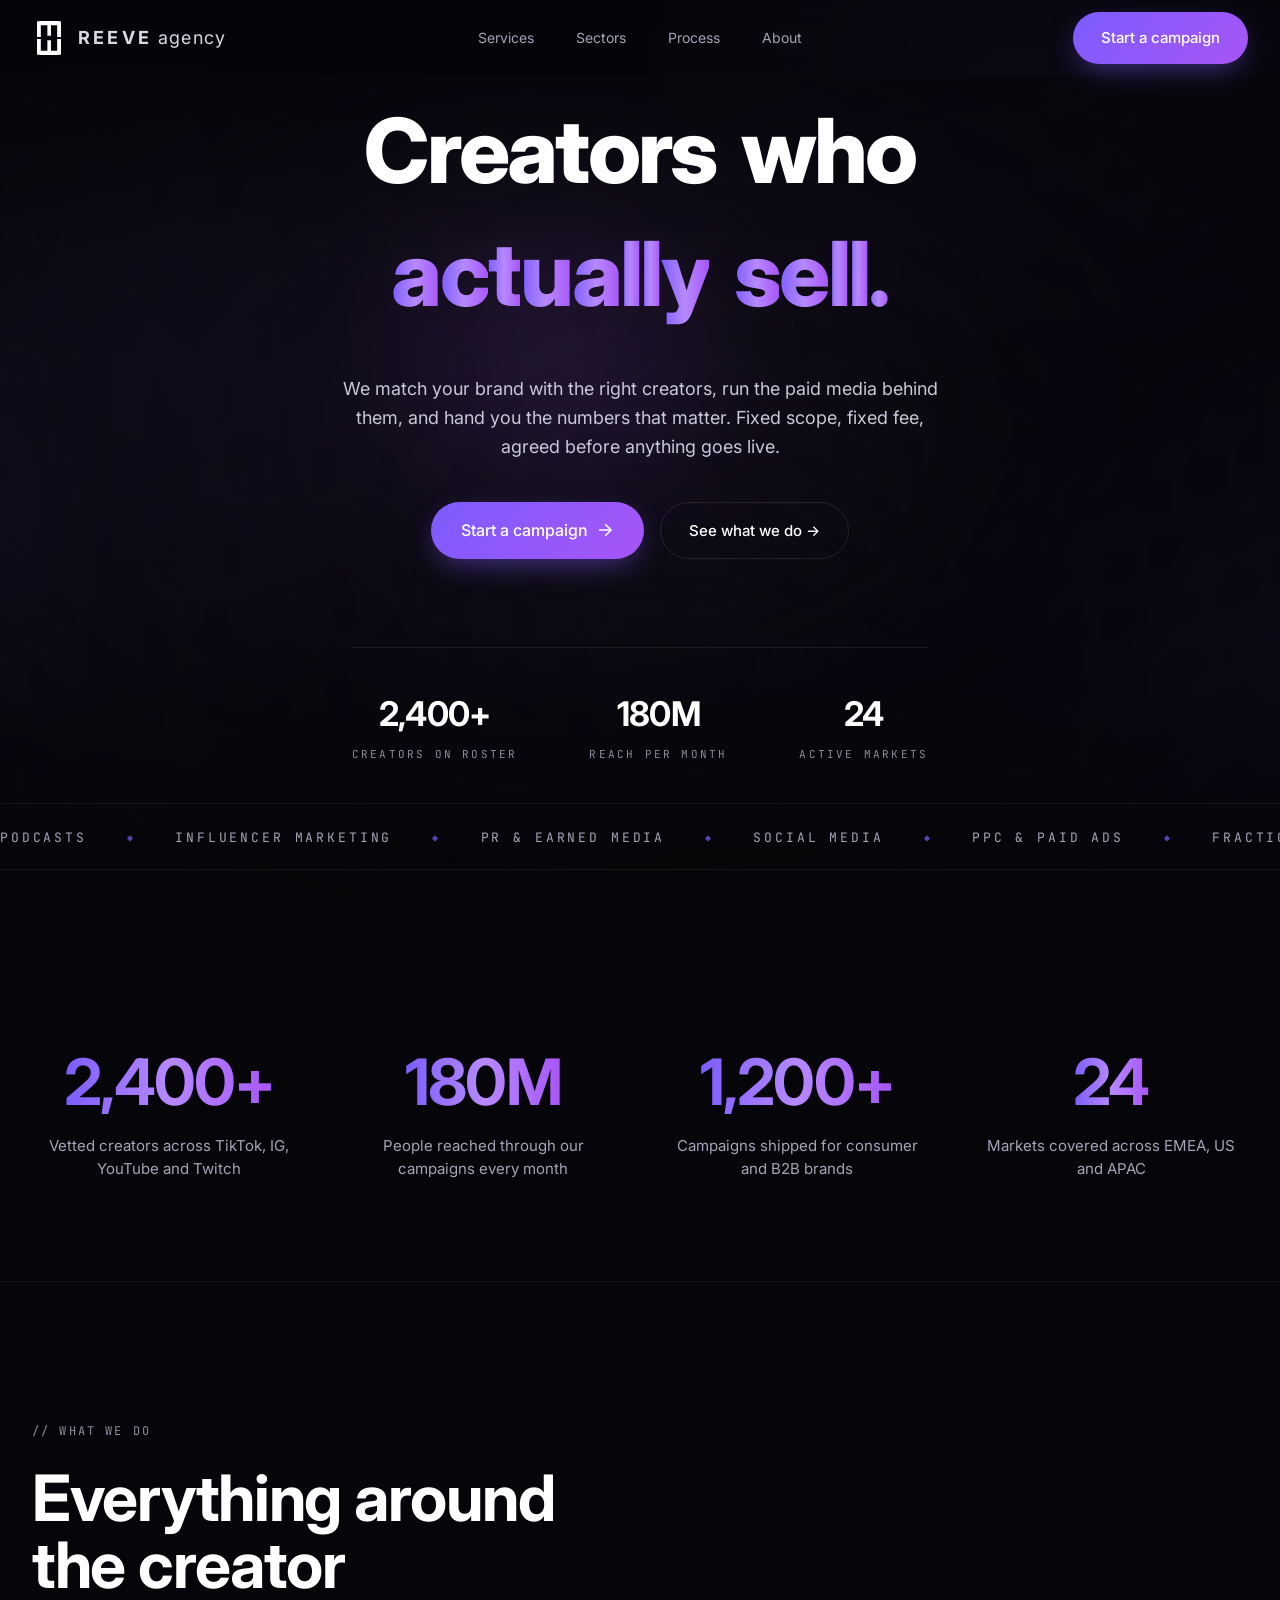
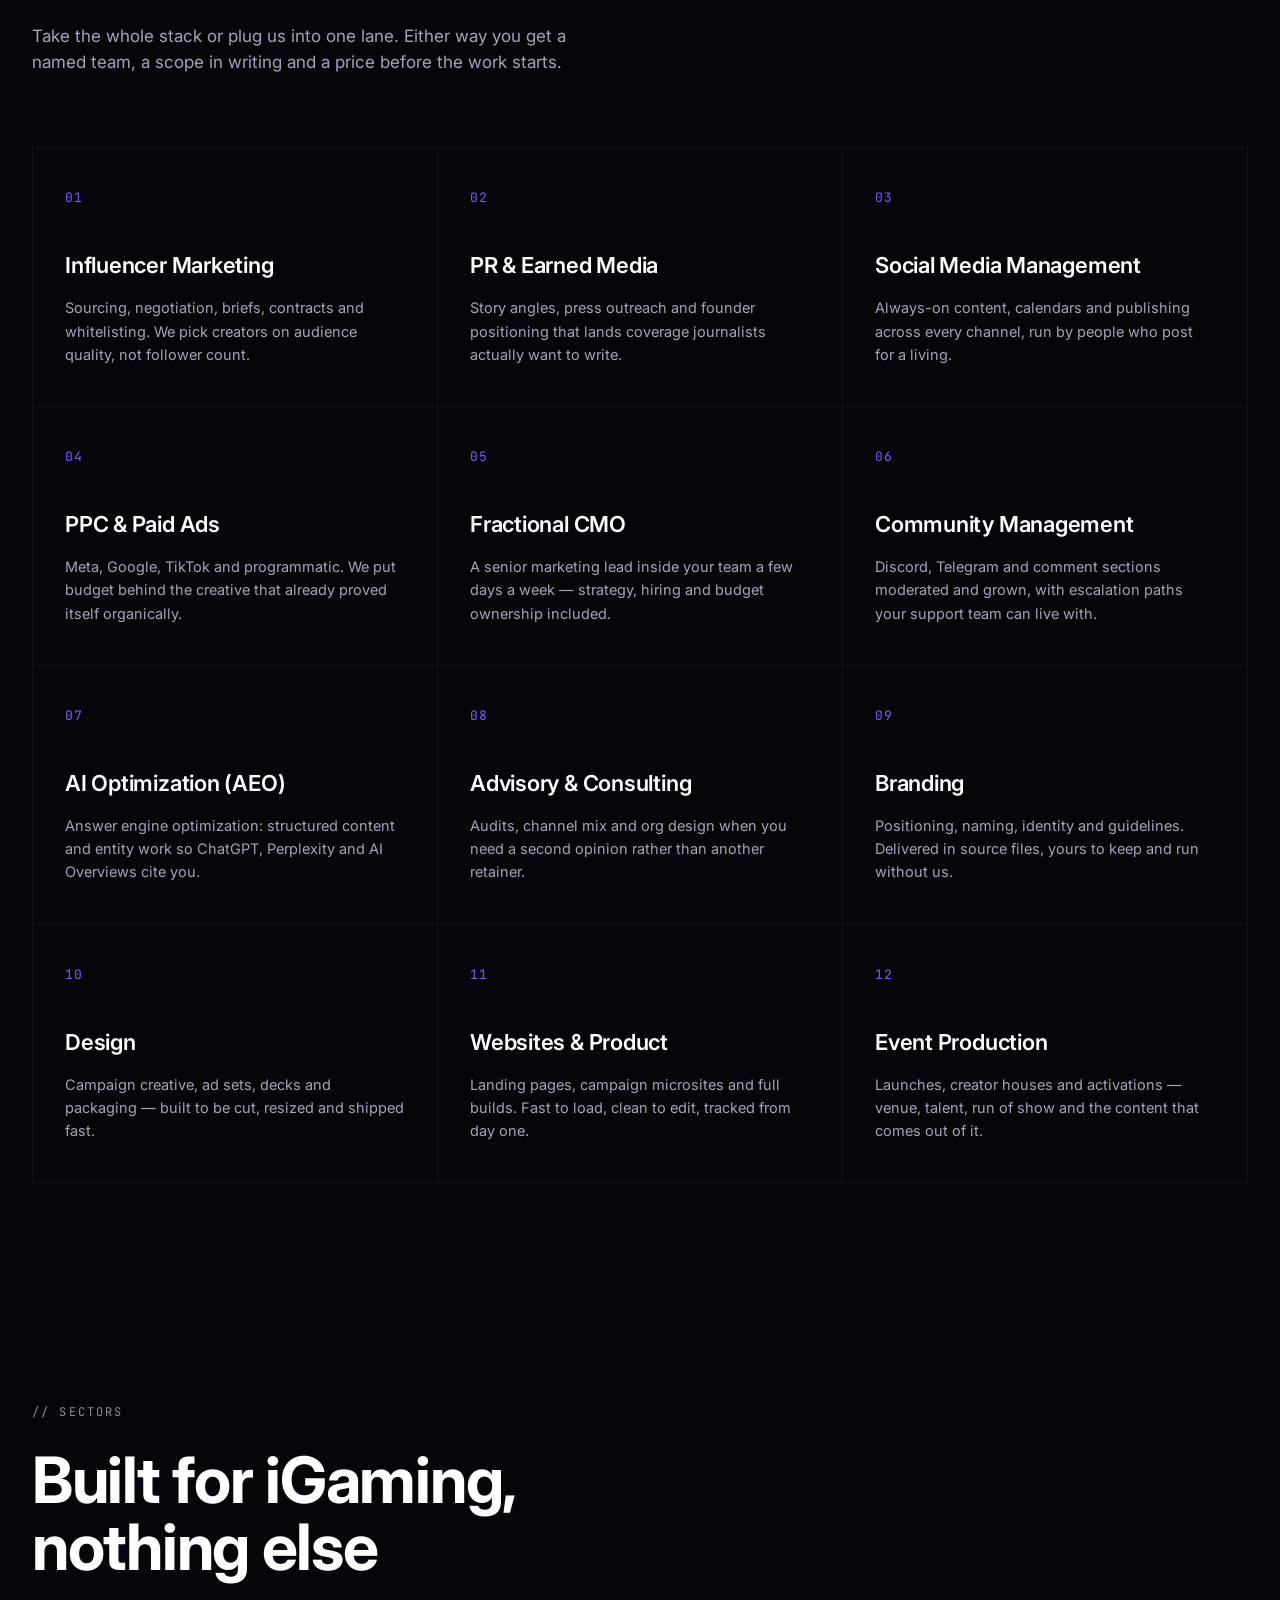
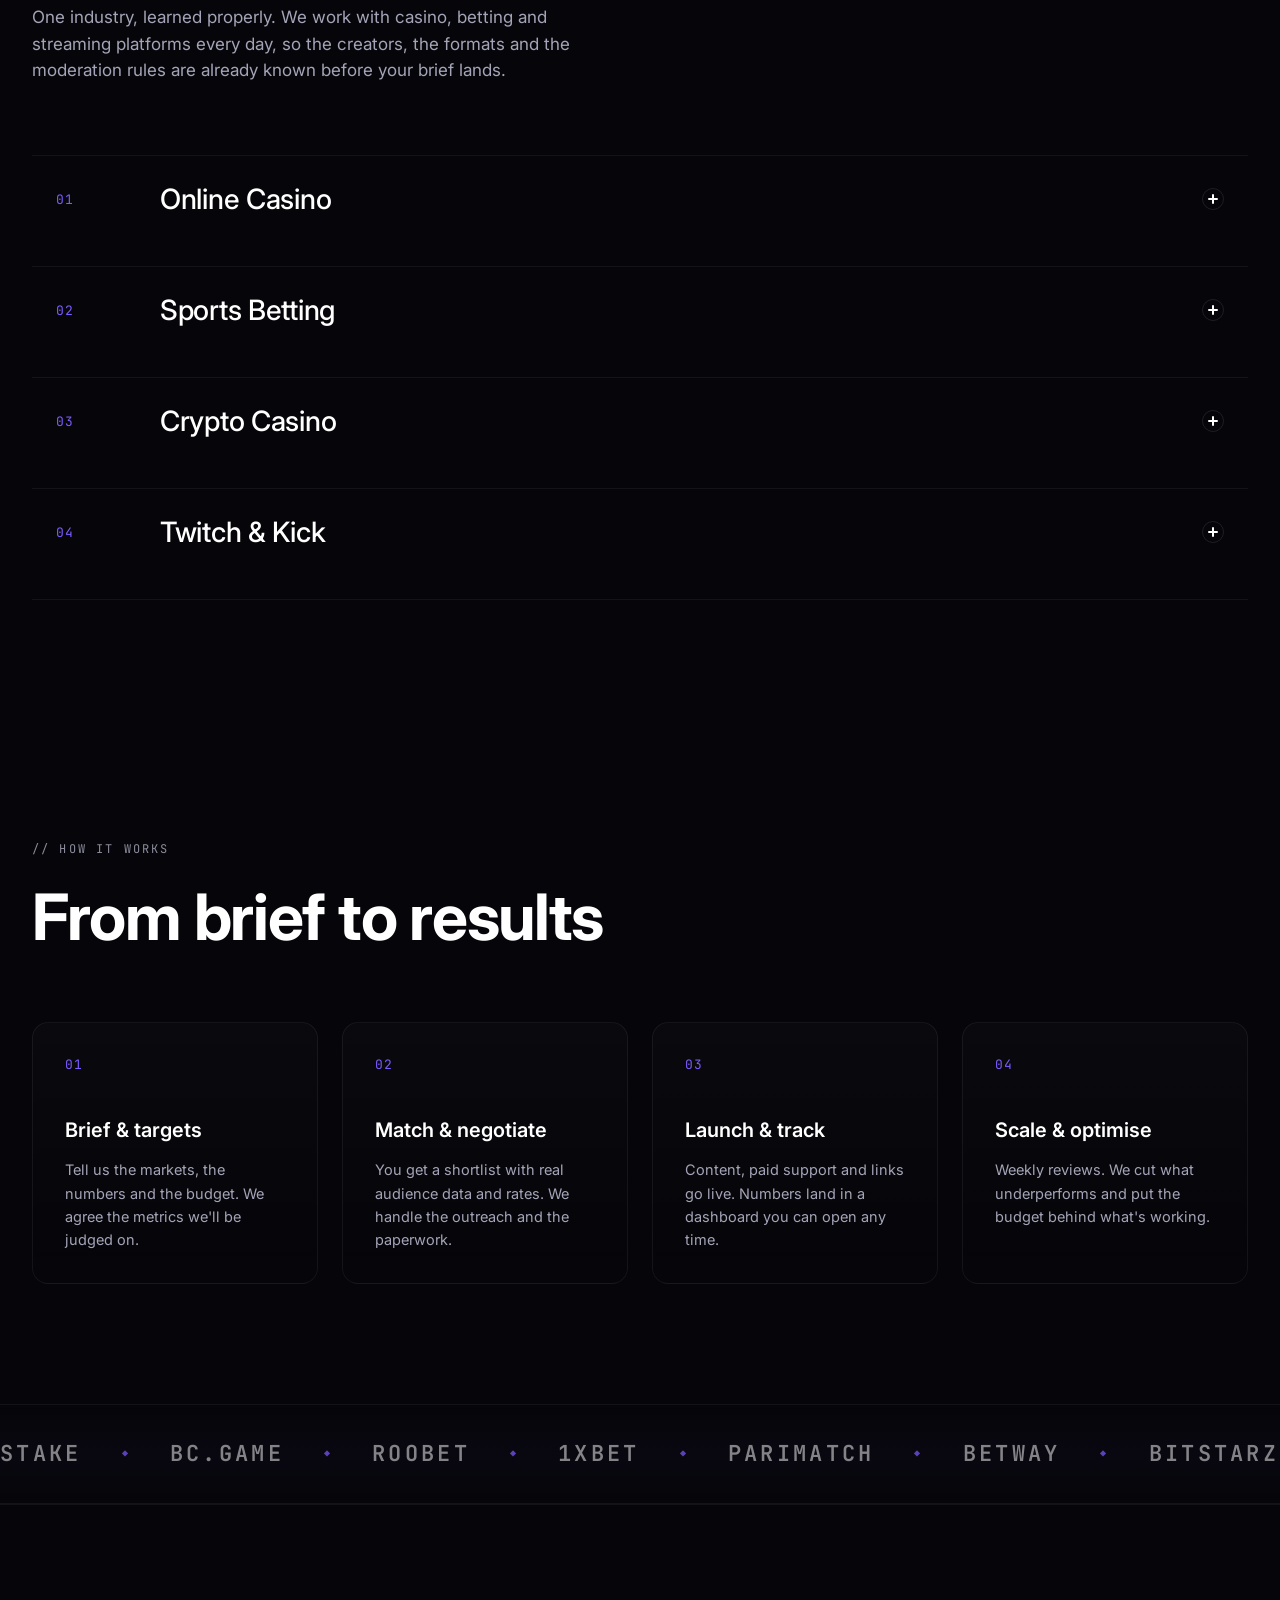
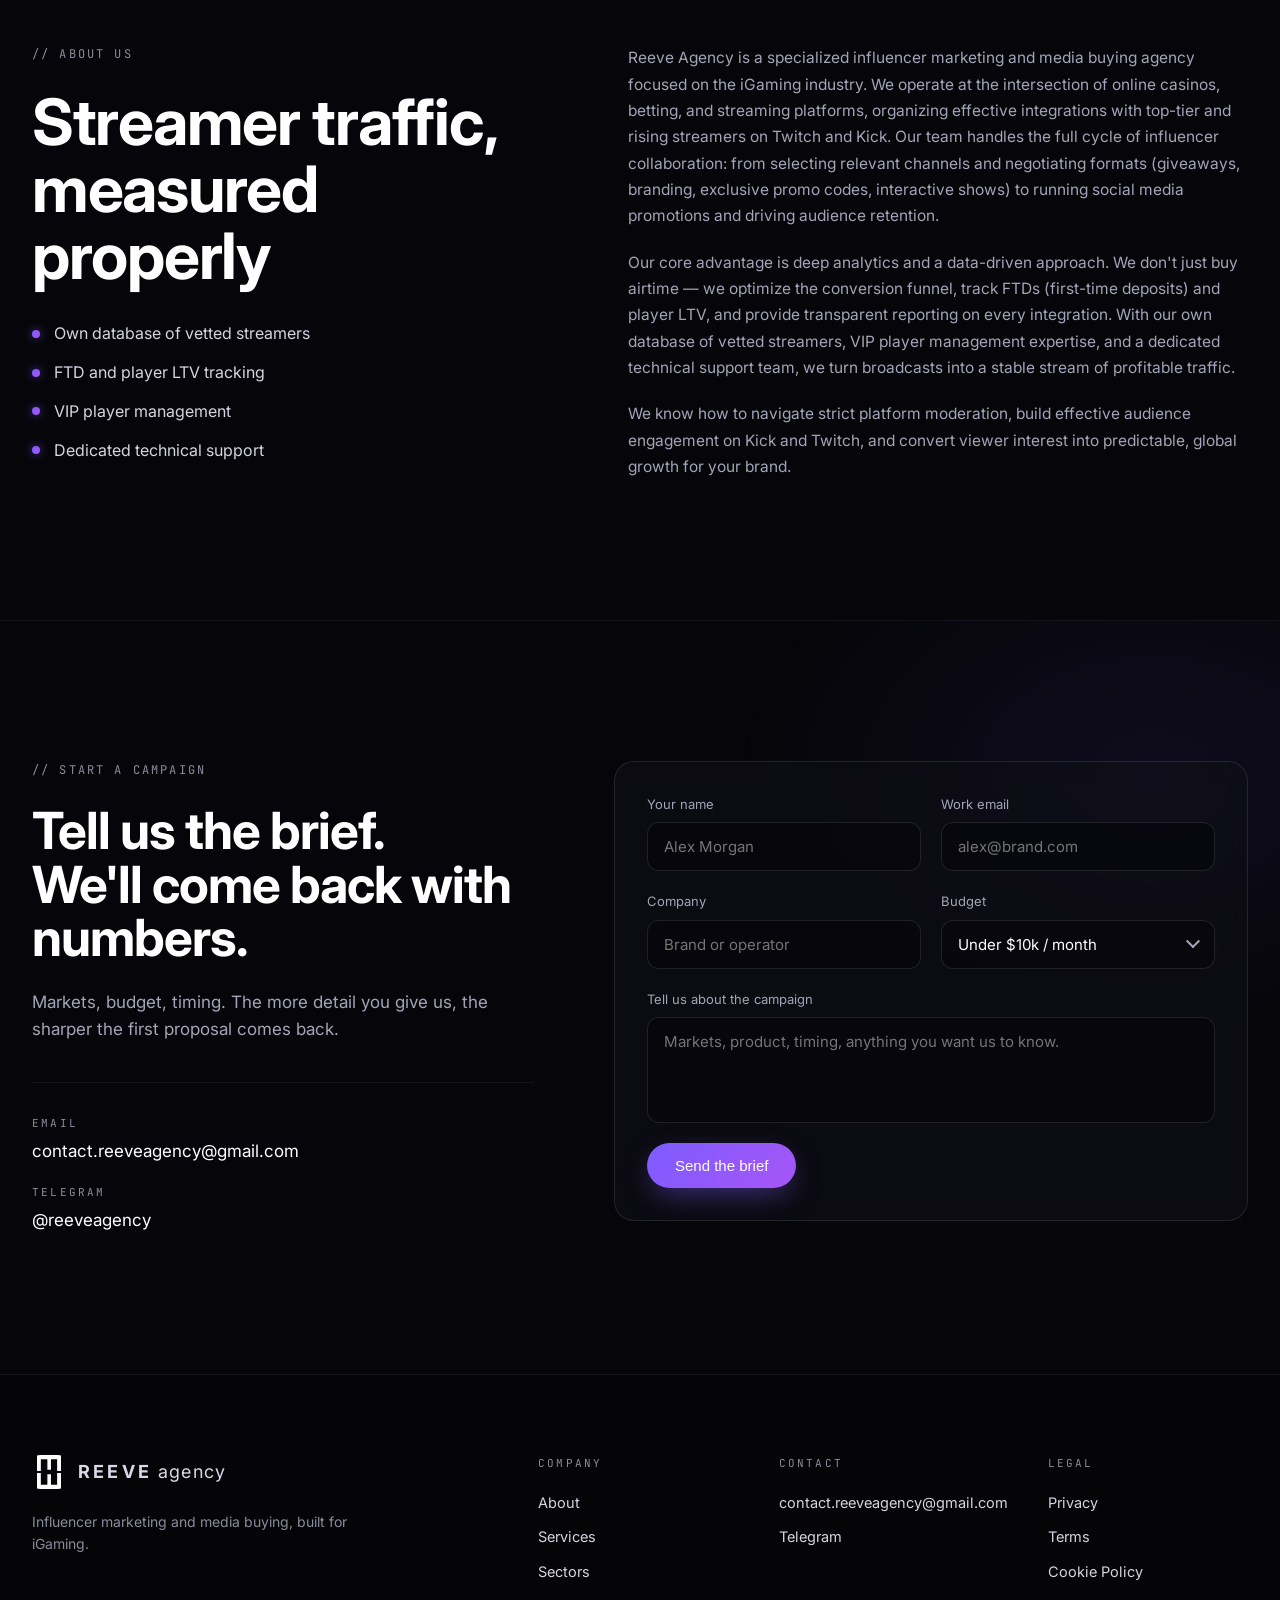
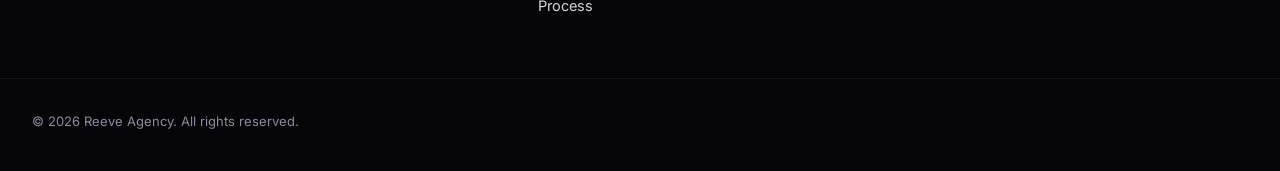
==== commit 18bf8d3e: "Drop LinkedIn link from footer Contact column Co-Authored-By: Claude Opus 4.7 <noreply@anthropic.com" ====
--- a/index.html
+++ b/index.html
@@ -440,7 +440,6 @@
         <div class="footer-title">Contact</div>
         <a href="mailto:contact.reeveagency@gmail.com">contact.reeveagency@gmail.com</a>
         <a href="https://t.me/reeveagency" target="_blank" rel="noopener">Telegram</a>
-        <a href="#">LinkedIn</a>
       </div>
       <div>
         <div class="footer-title">Legal</div>
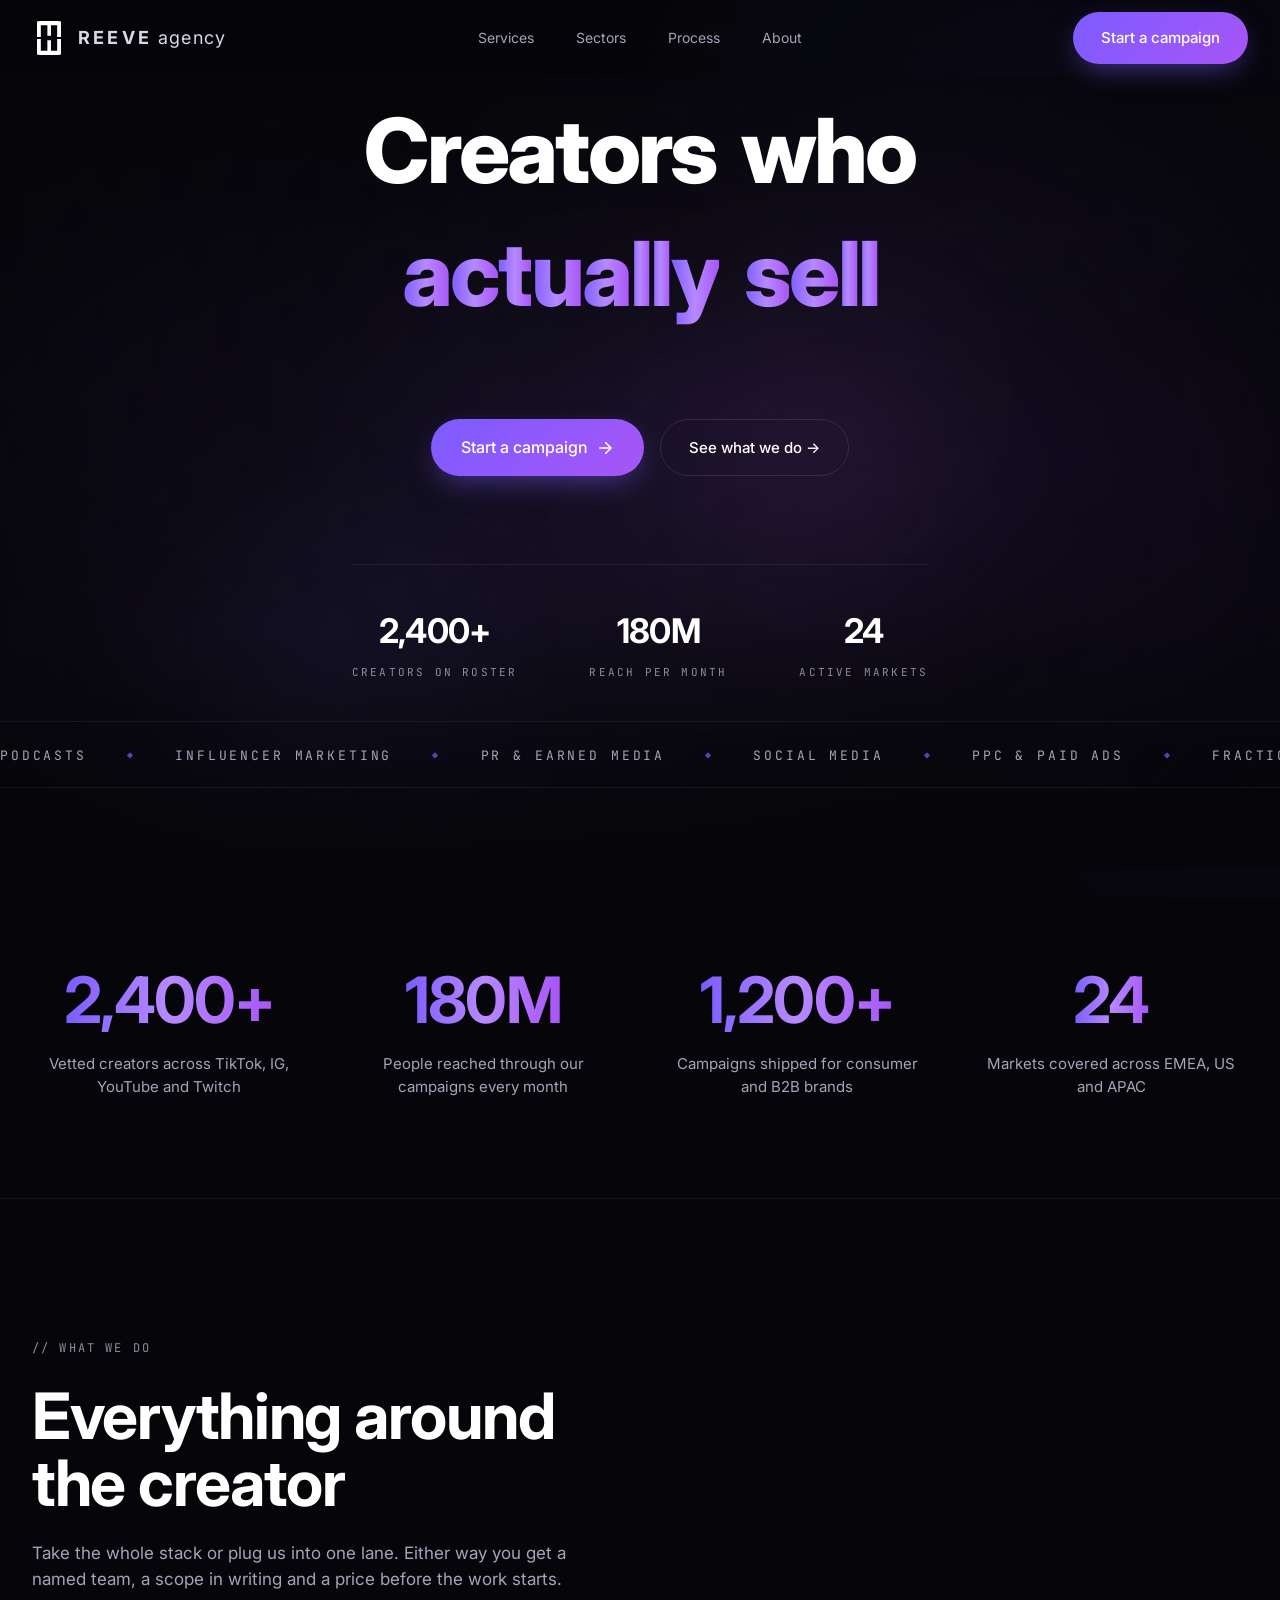
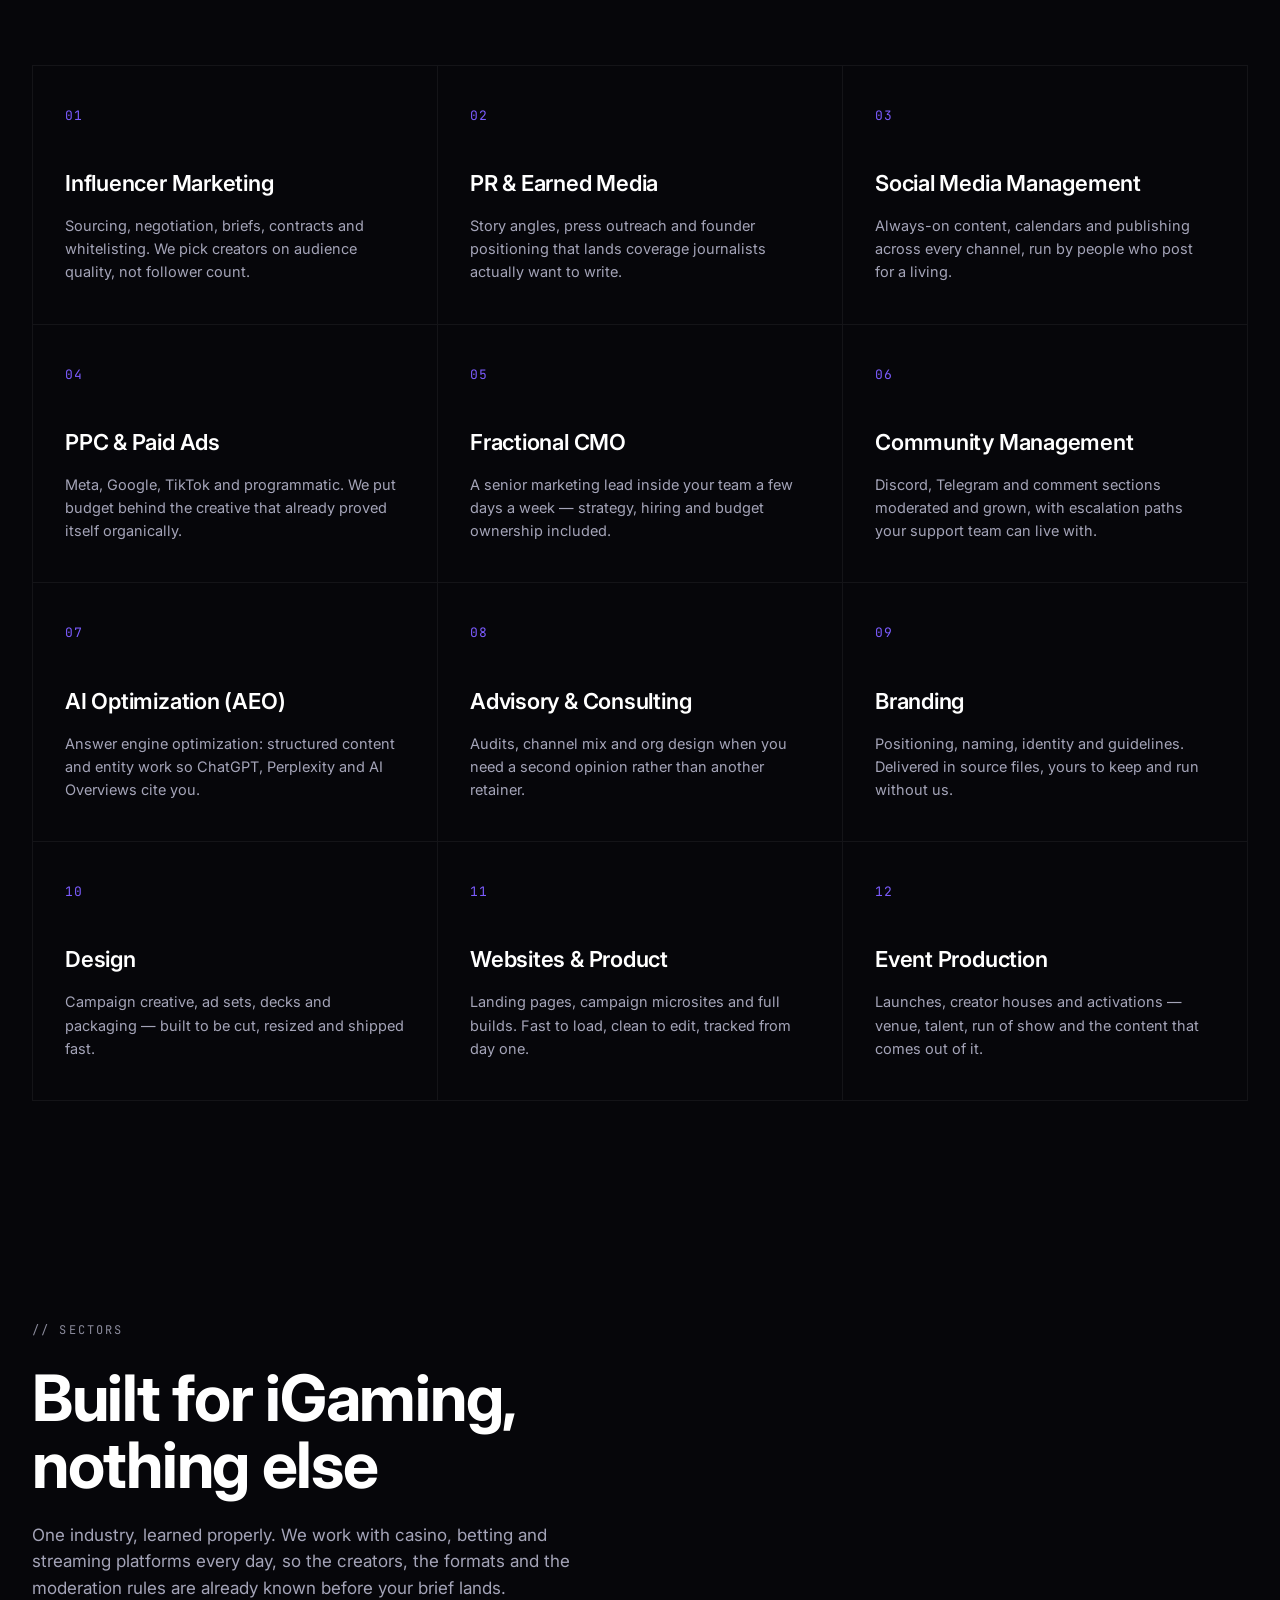
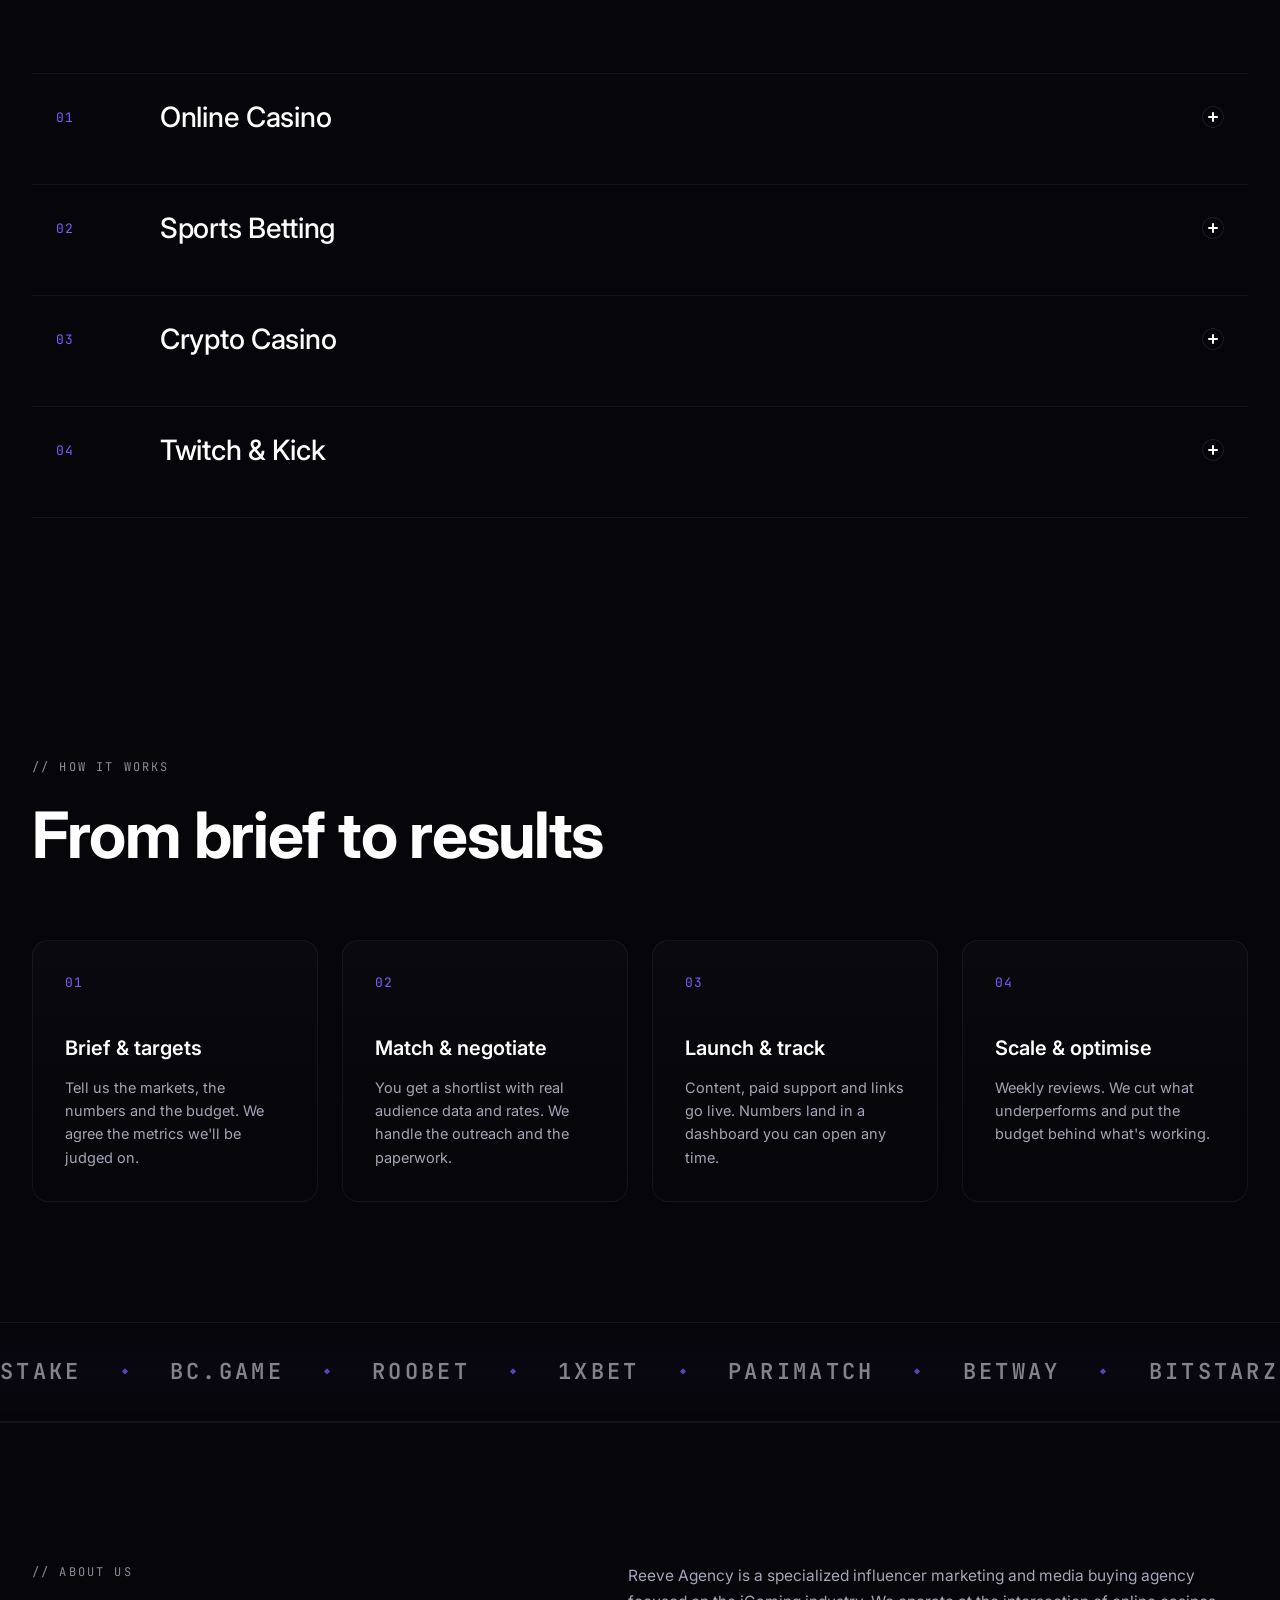
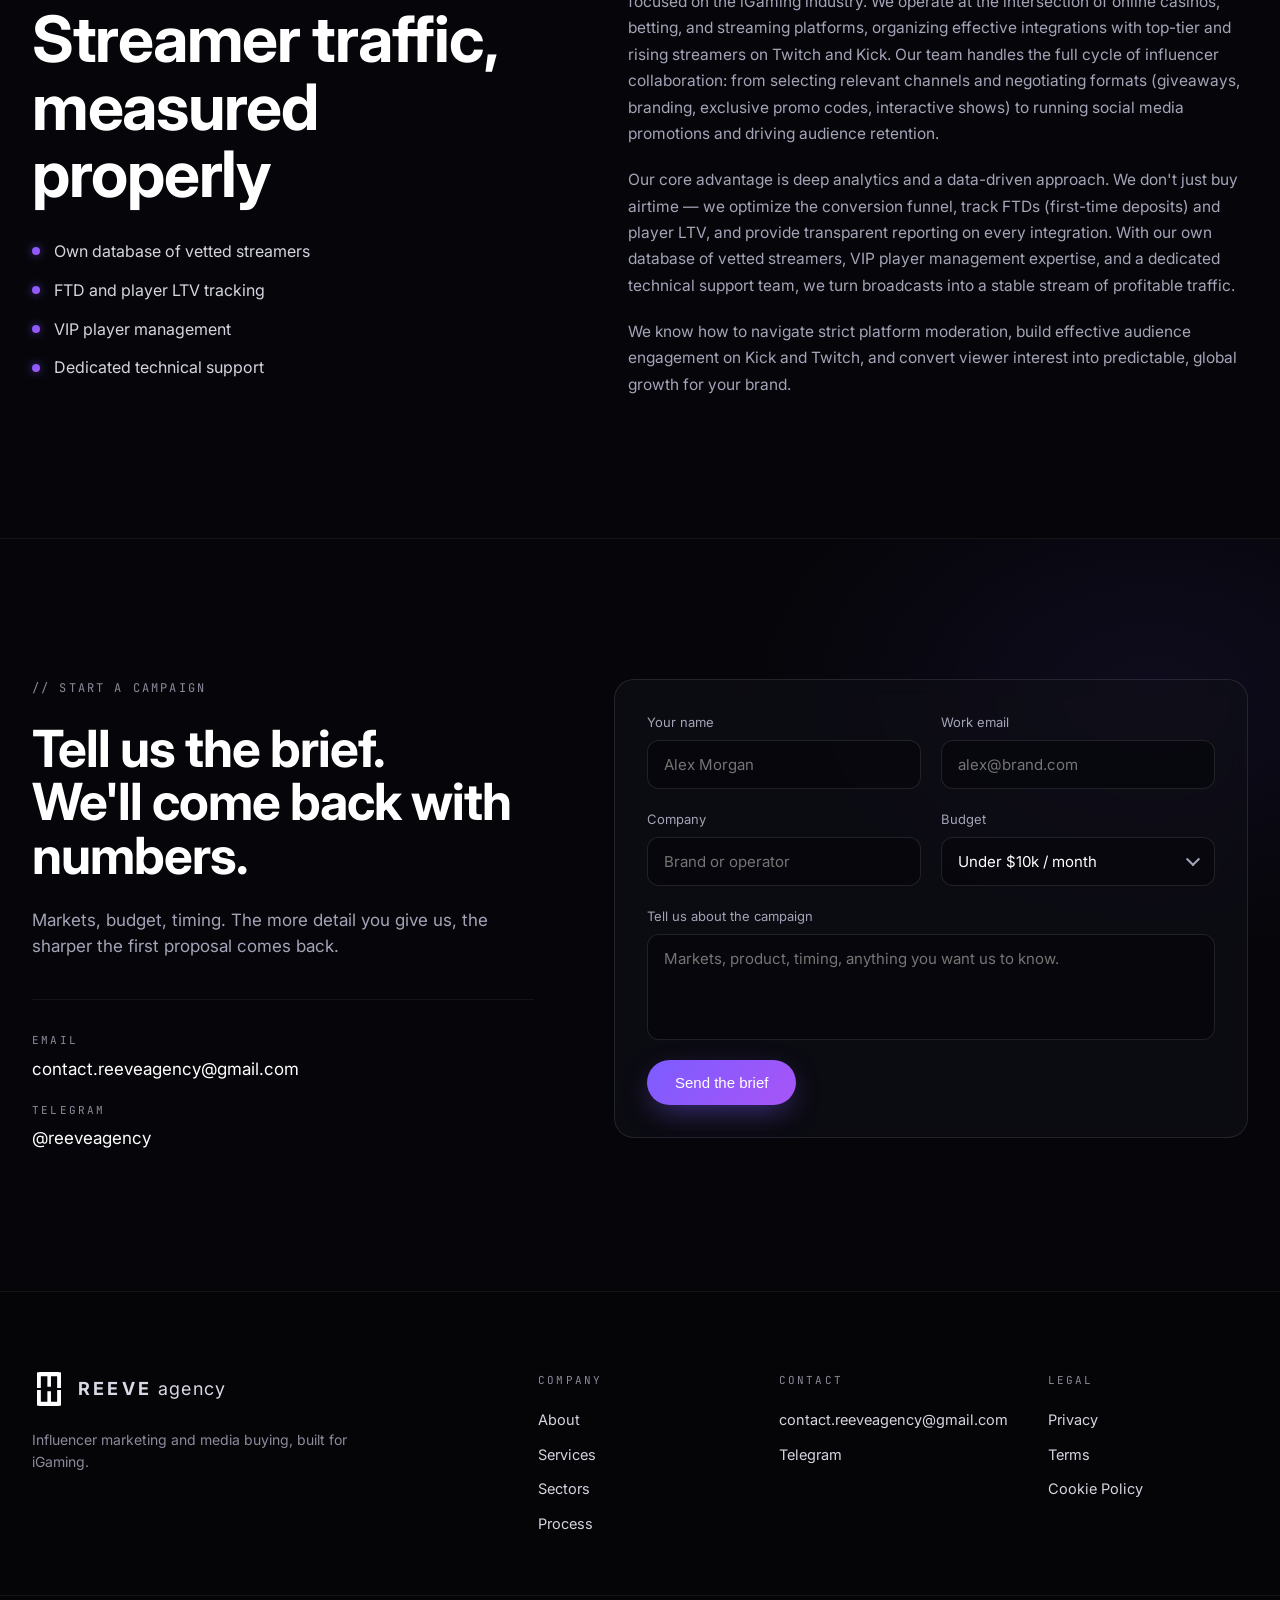
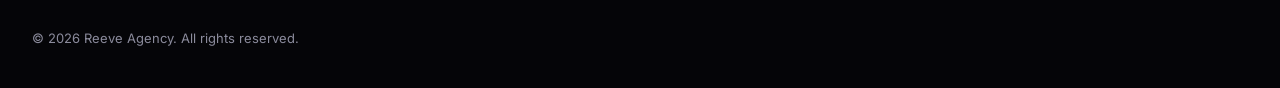
==== commit ec1d2ede: "Strip period from hero title and remove the sub-paragraph - "actually sell." → "actually sell" (titl" ====
--- a/index.html
+++ b/index.html
@@ -53,16 +53,10 @@
   <div class="hero-vignette"></div>
 
   <div class="hero-inner">
-    <h1 class="hero-title" aria-label="Creators who actually sell.">
+    <h1 class="hero-title" aria-label="Creators who actually sell">
       <span class="reveal-line" data-text="Creators who"></span>
-      <span class="reveal-line grad-text" data-text="actually sell."></span>
+      <span class="reveal-line grad-text" data-text="actually sell"></span>
     </h1>
-
-    <p class="hero-sub">
-      We match your brand with the right creators, run the paid media behind
-      them, and hand you the numbers that matter. Fixed scope, fixed fee,
-      agreed before anything goes live.
-    </p>
 
     <div class="hero-ctas">
       <a href="#contact" class="btn btn-primary">
--- a/styles.css
+++ b/styles.css
@@ -409,6 +409,7 @@
 .hero-ctas {
   display: flex;
   gap: 16px;
+  margin-top: 44px;
   margin-bottom: 56px;
   flex-wrap: wrap;
   justify-content: center;
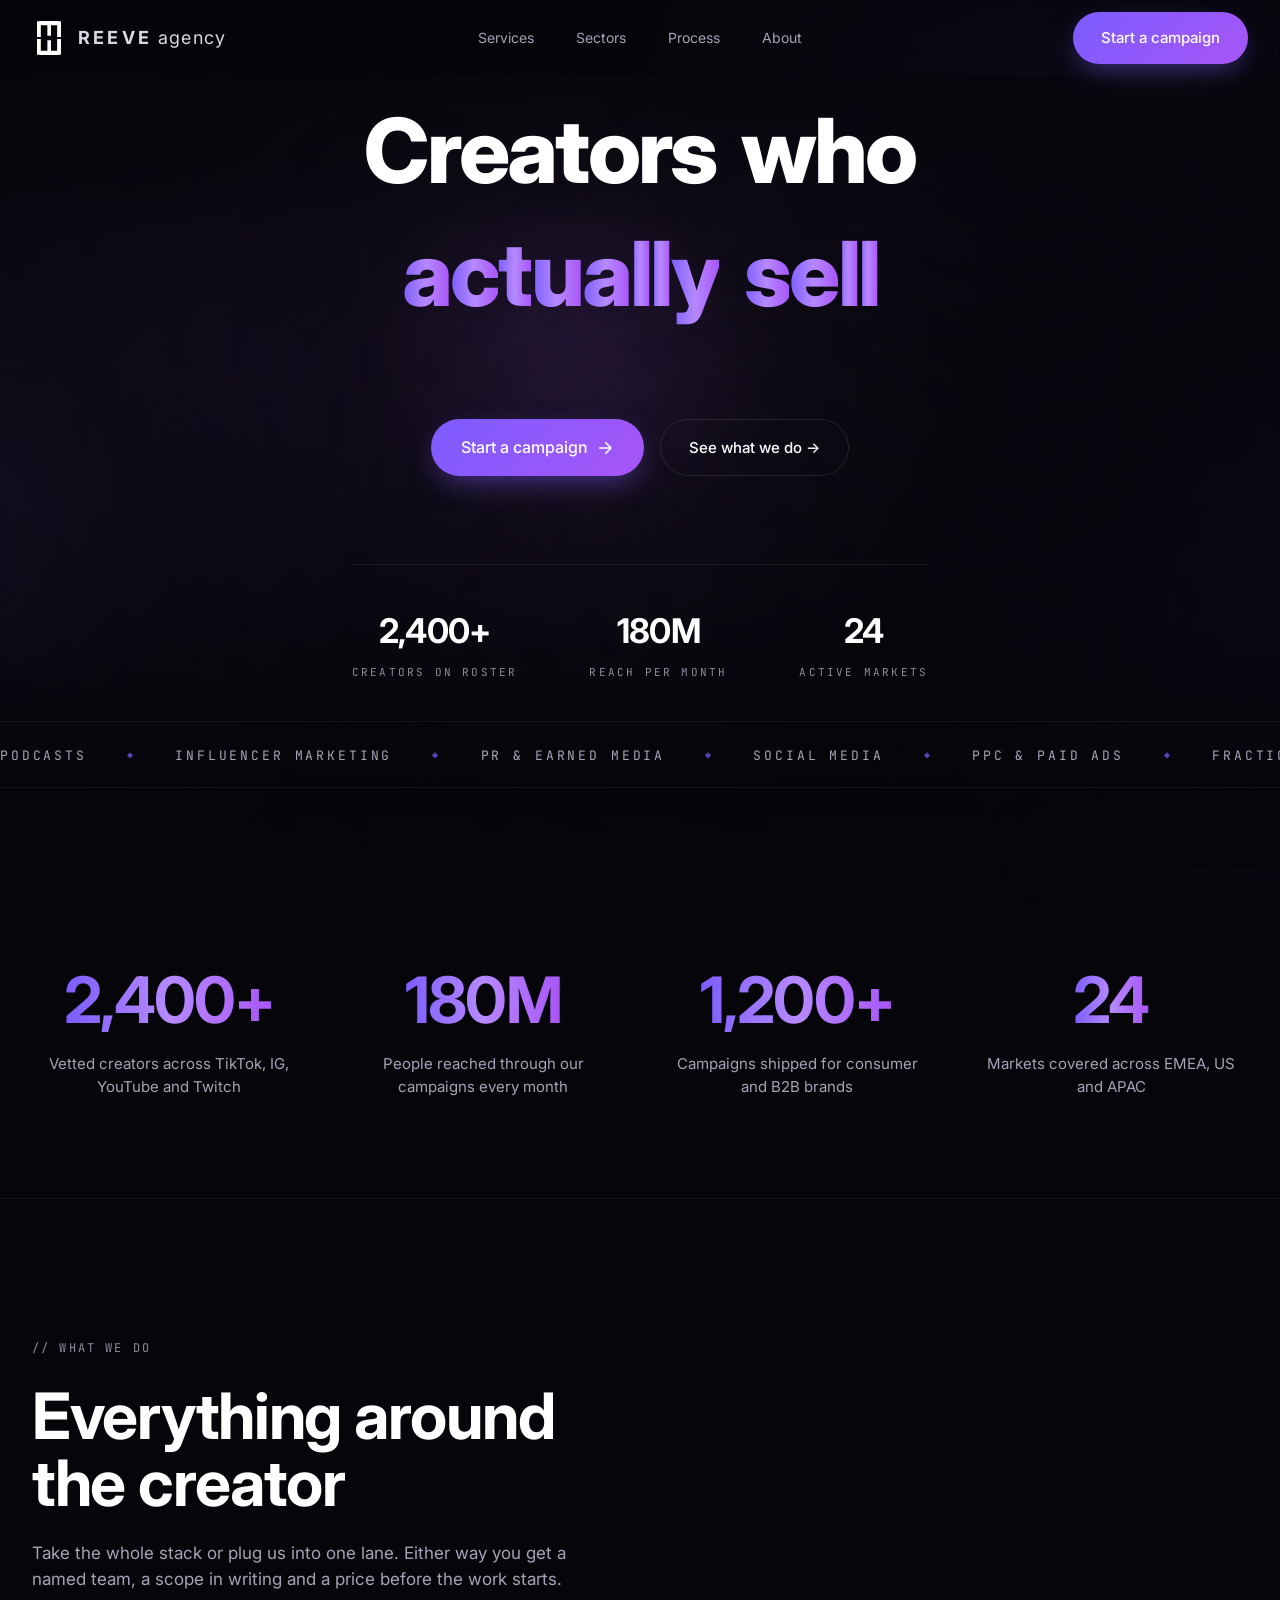
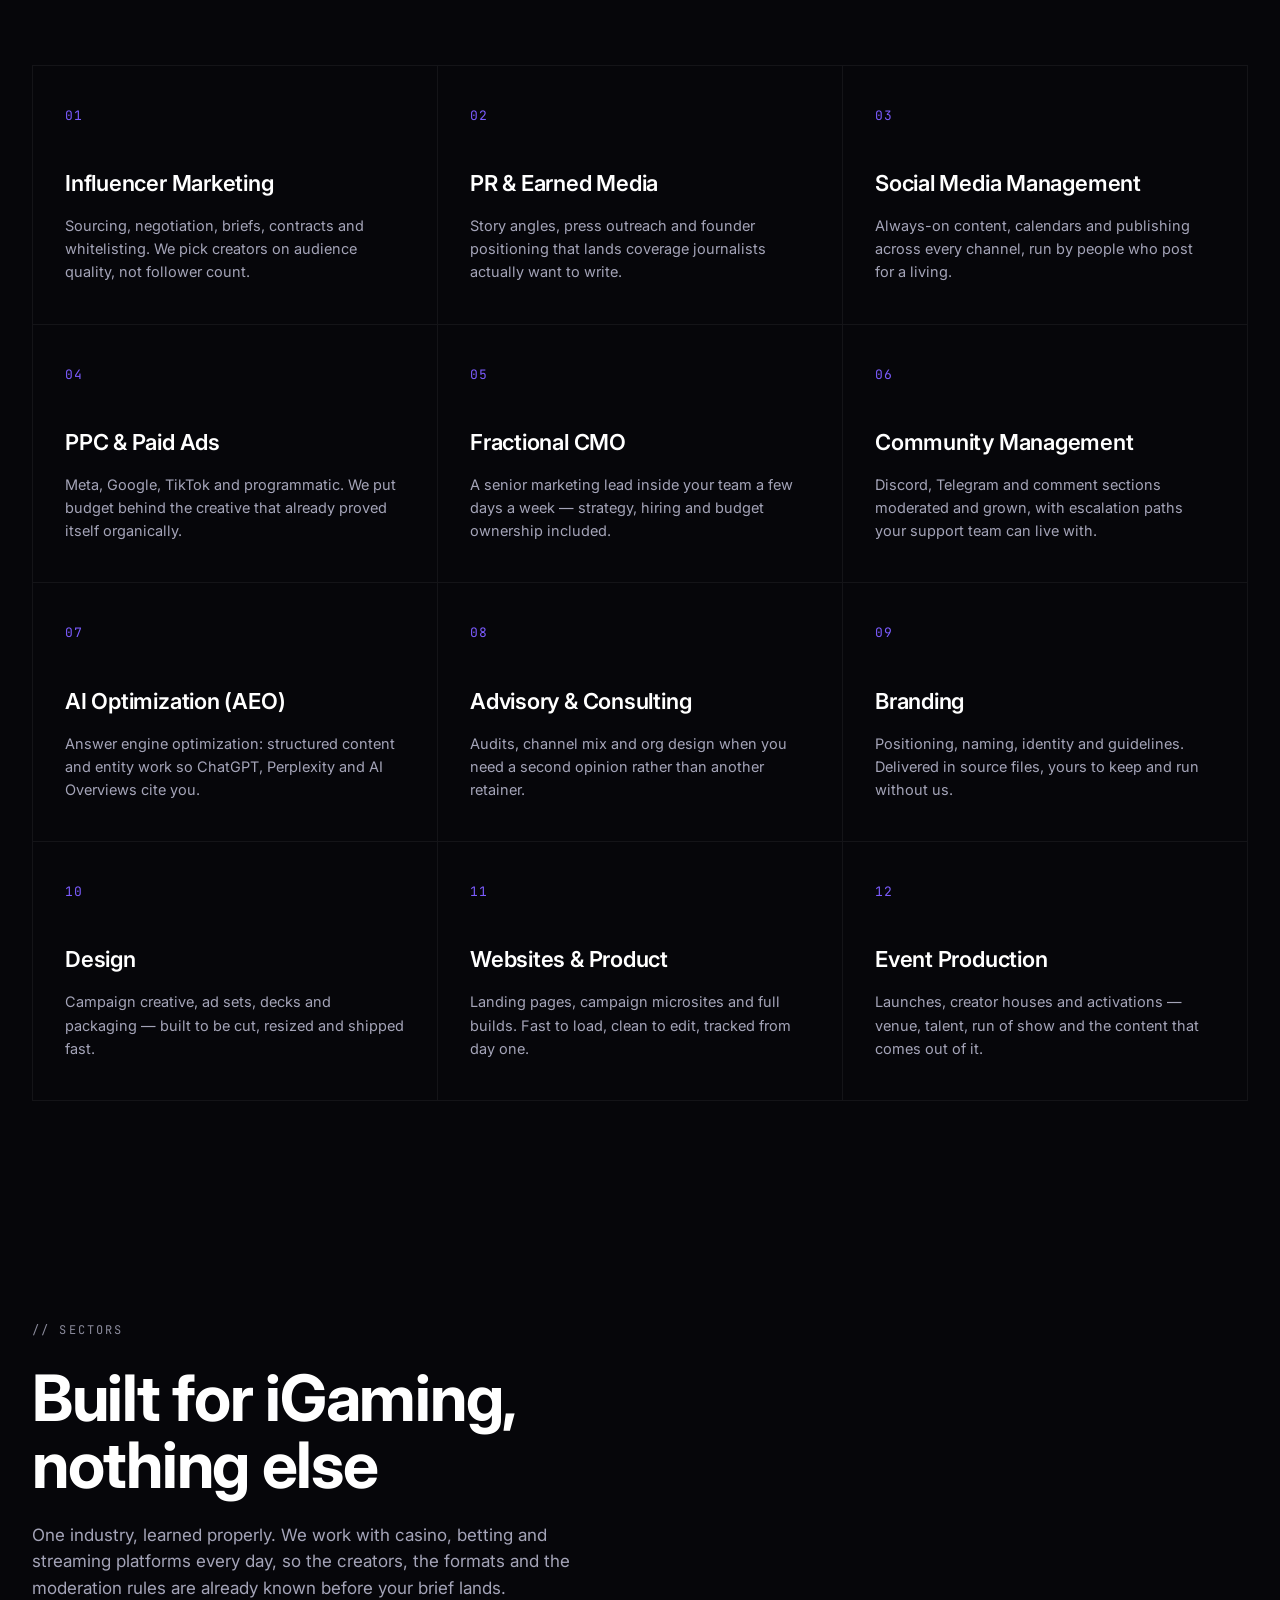
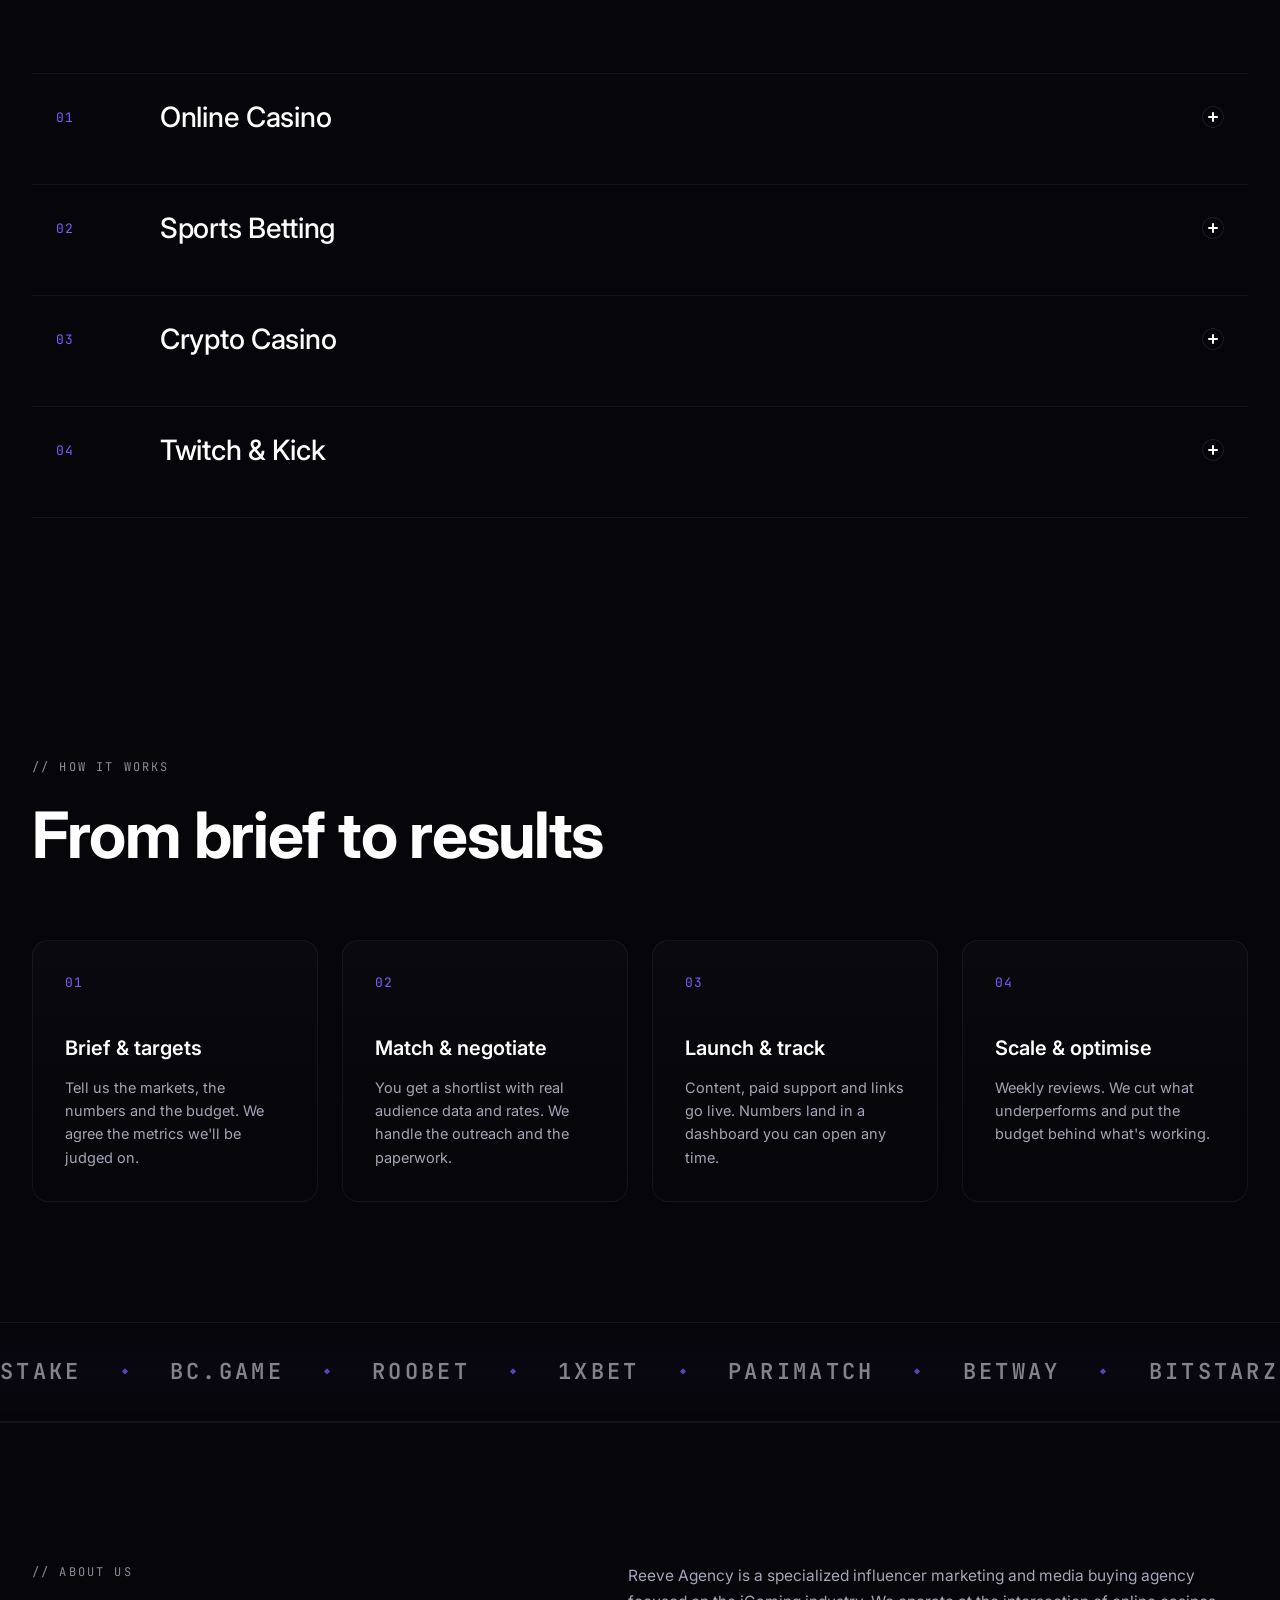
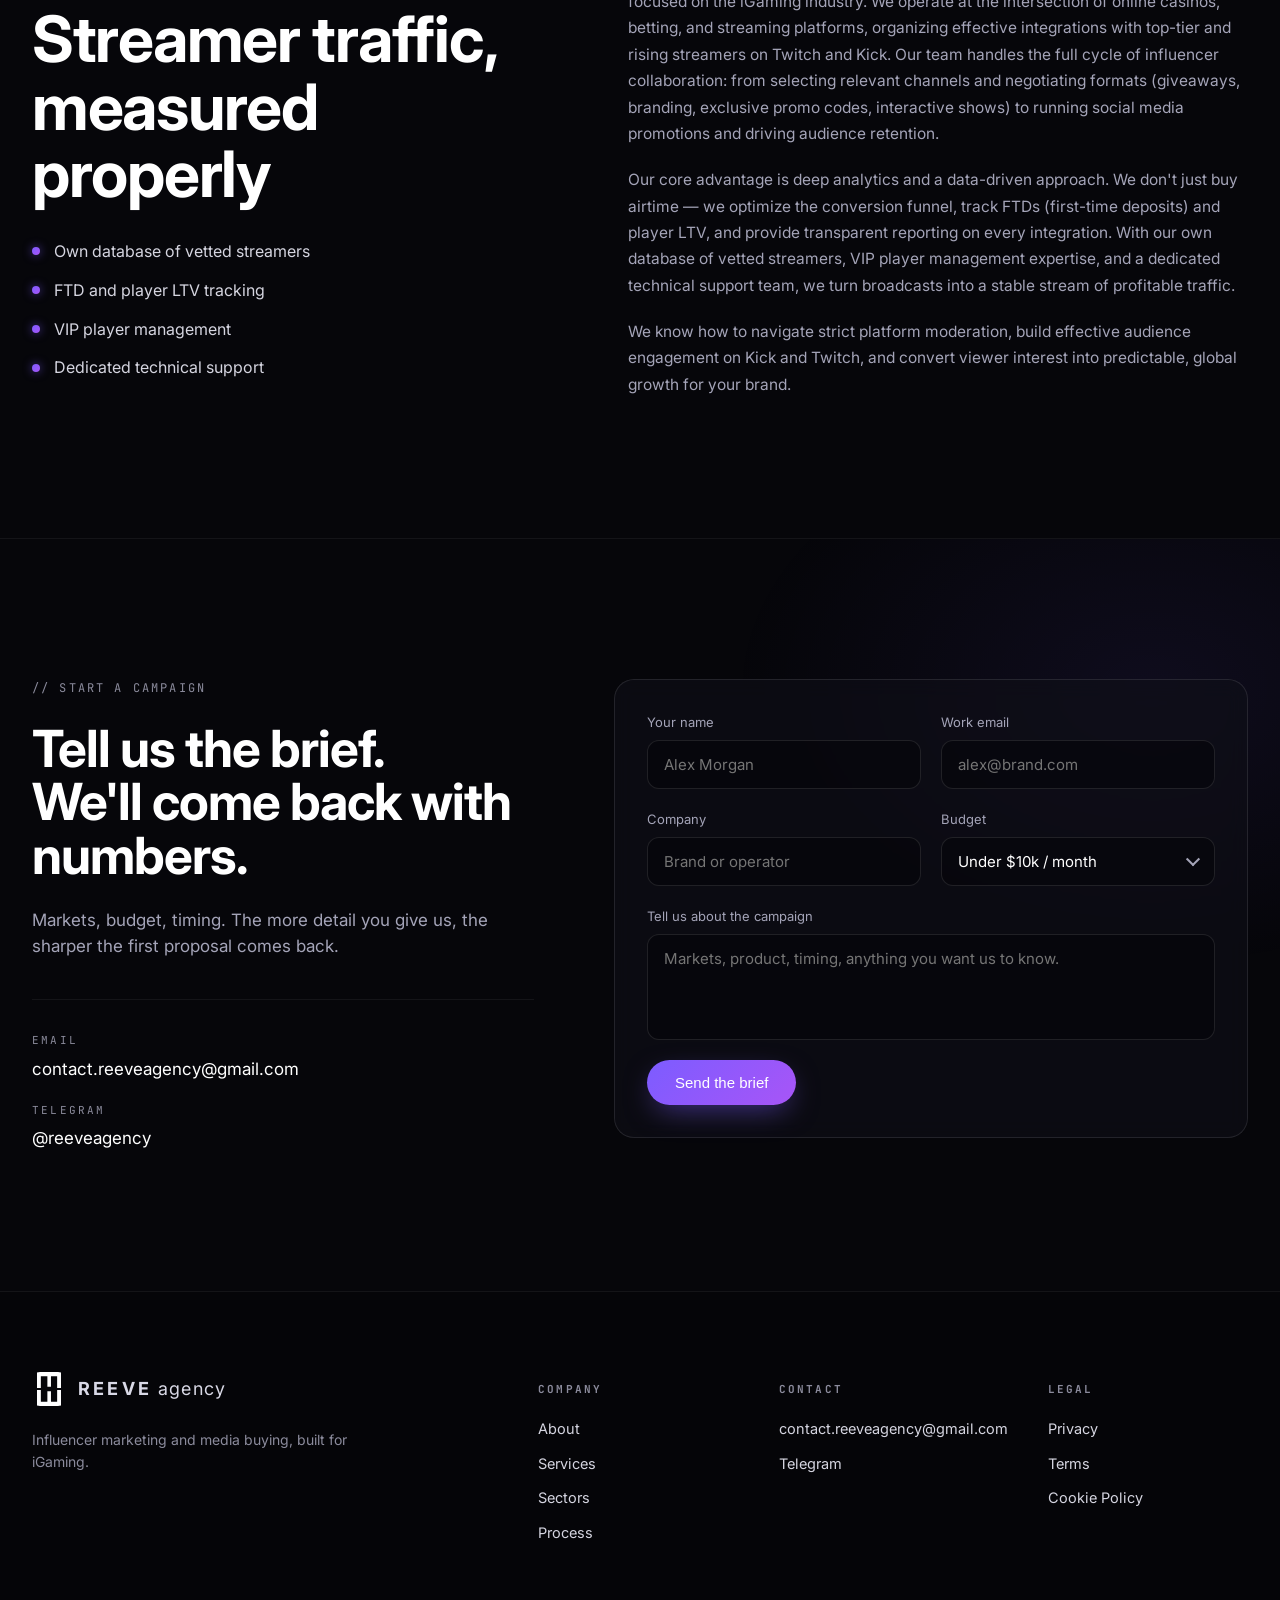
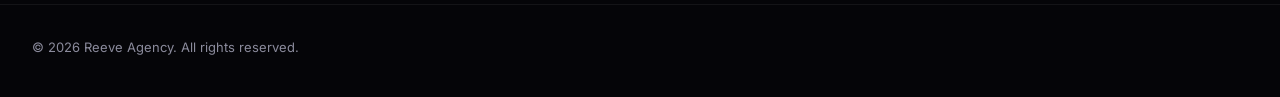
==== commit 33e71acf: "Technical SEO, semantic HTML and accessibility pass Head / discoverability - Full meta stack: descri" ====
--- a/index.html
+++ b/index.html
@@ -2,31 +2,168 @@
 <html lang="en">
 <head>
 <meta charset="UTF-8" />
-<meta name="viewport" content="width=device-width, initial-scale=1.0" />
-<title>REEVE Agency — Influencer marketing for iGaming</title>
+<meta name="viewport" content="width=device-width, initial-scale=1.0, viewport-fit=cover" />
+<meta name="color-scheme" content="dark" />
+<meta name="theme-color" content="#06060a" />
+
+<title>Reeve Agency — Influencer Marketing &amp; Media Buying for iGaming</title>
+<meta name="description" content="Reeve Agency runs influencer marketing, PR, paid media and community for casino, sports betting, crypto and streaming brands. Vetted creators on Twitch, Kick, TikTok, YouTube — FTD and player LTV tracked end to end." />
+<meta name="keywords" content="iGaming influencer marketing, casino streamers, Twitch iGaming, Kick streamers, crypto casino marketing, sports betting influencers, media buying iGaming, FTD tracking, player LTV, Reeve Agency" />
+<meta name="author" content="Reeve Agency" />
+<meta name="robots" content="index,follow,max-image-preview:large,max-snippet:-1,max-video-preview:-1" />
+<meta name="googlebot" content="index,follow" />
+
+<link rel="canonical" href="https://reeve.agency/" />
+<link rel="alternate" hreflang="en" href="https://reeve.agency/" />
+<link rel="alternate" hreflang="x-default" href="https://reeve.agency/" />
+
+<!-- Open Graph -->
+<meta property="og:type" content="website" />
+<meta property="og:site_name" content="Reeve Agency" />
+<meta property="og:locale" content="en_US" />
+<meta property="og:url" content="https://reeve.agency/" />
+<meta property="og:title" content="Reeve Agency — Influencer Marketing &amp; Media Buying for iGaming" />
+<meta property="og:description" content="Vetted creators, paid media and reporting for casino, betting, crypto and streaming brands. Fixed scope, fixed fee, agreed before anything goes live." />
+<meta property="og:image" content="https://reeve.agency/logo/logo.svg" />
+<meta property="og:image:alt" content="Reeve Agency logo" />
+
+<!-- Twitter / X -->
+<meta name="twitter:card" content="summary_large_image" />
+<meta name="twitter:title" content="Reeve Agency — Influencer Marketing for iGaming" />
+<meta name="twitter:description" content="Casino, betting, crypto and streaming brands: creator campaigns, paid media, FTD &amp; player-LTV reporting." />
+<meta name="twitter:image" content="https://reeve.agency/logo/logo.svg" />
+<meta name="twitter:image:alt" content="Reeve Agency logo" />
+
+<!-- Icons + PWA manifest -->
 <link rel="icon" type="image/svg+xml" href="logo/logo.svg" />
 <link rel="apple-touch-icon" href="logo/logo.svg" />
+<link rel="manifest" href="manifest.webmanifest" />
+
+<!-- Fonts (preconnect + async CSS to unblock first paint) -->
 <link rel="preconnect" href="https://fonts.googleapis.com" />
 <link rel="preconnect" href="https://fonts.gstatic.com" crossorigin />
-<link href="https://fonts.googleapis.com/css2?family=Inter:wght@100..900&family=JetBrains+Mono:wght@400;500&display=swap" rel="stylesheet" />
+<link rel="preload" as="style" href="https://fonts.googleapis.com/css2?family=Inter:wght@100..900&family=JetBrains+Mono:wght@400;500&display=swap" />
+<link rel="stylesheet" href="https://fonts.googleapis.com/css2?family=Inter:wght@100..900&family=JetBrains+Mono:wght@400;500&display=swap" media="print" onload="this.media='all'" />
+<noscript><link rel="stylesheet" href="https://fonts.googleapis.com/css2?family=Inter:wght@100..900&family=JetBrains+Mono:wght@400;500&display=swap" /></noscript>
+
 <link rel="stylesheet" href="styles.css" />
+
+<!-- Structured data -->
+<script type="application/ld+json">
+{
+  "@context": "https://schema.org",
+  "@graph": [
+    {
+      "@type": "Organization",
+      "@id": "https://reeve.agency/#organization",
+      "name": "Reeve Agency",
+      "url": "https://reeve.agency/",
+      "logo": {
+        "@type": "ImageObject",
+        "url": "https://reeve.agency/logo/logo.svg"
+      },
+      "email": "contact.reeveagency@gmail.com",
+      "sameAs": ["https://t.me/reeveagency"],
+      "contactPoint": [{
+        "@type": "ContactPoint",
+        "contactType": "sales",
+        "email": "contact.reeveagency@gmail.com",
+        "availableLanguage": ["English"]
+      }]
+    },
+    {
+      "@type": "WebSite",
+      "@id": "https://reeve.agency/#website",
+      "url": "https://reeve.agency/",
+      "name": "Reeve Agency",
+      "inLanguage": "en",
+      "publisher": { "@id": "https://reeve.agency/#organization" }
+    },
+    {
+      "@type": "WebPage",
+      "@id": "https://reeve.agency/#webpage",
+      "url": "https://reeve.agency/",
+      "name": "Reeve Agency — Influencer Marketing & Media Buying for iGaming",
+      "isPartOf": { "@id": "https://reeve.agency/#website" },
+      "about": { "@id": "https://reeve.agency/#organization" },
+      "primaryImageOfPage": {
+        "@type": "ImageObject",
+        "url": "https://reeve.agency/logo/logo.svg"
+      },
+      "inLanguage": "en"
+    },
+    {
+      "@type": "ProfessionalService",
+      "@id": "https://reeve.agency/#service",
+      "name": "Reeve Agency",
+      "description": "Influencer marketing and media buying agency focused on iGaming — casino, sports betting, crypto and streaming platforms. Full-cycle creator collaborations on Twitch and Kick, plus PR, paid ads, community and FTD/LTV reporting.",
+      "url": "https://reeve.agency/",
+      "image": "https://reeve.agency/logo/logo.svg",
+      "priceRange": "$$-$$$",
+      "areaServed": ["EMEA", "US", "APAC"],
+      "serviceType": [
+        "Influencer marketing",
+        "Media buying",
+        "PR and earned media",
+        "Social media management",
+        "PPC and paid ads",
+        "Fractional CMO",
+        "Community management",
+        "AI Optimization (AEO)",
+        "Branding",
+        "Design",
+        "Websites and product",
+        "Event production"
+      ],
+      "provider": { "@id": "https://reeve.agency/#organization" },
+      "hasOfferCatalog": {
+        "@type": "OfferCatalog",
+        "name": "Reeve Agency services",
+        "itemListElement": [
+          { "@type": "Offer", "itemOffered": { "@type": "Service", "name": "Influencer Marketing" }},
+          { "@type": "Offer", "itemOffered": { "@type": "Service", "name": "PR & Earned Media" }},
+          { "@type": "Offer", "itemOffered": { "@type": "Service", "name": "Social Media Management" }},
+          { "@type": "Offer", "itemOffered": { "@type": "Service", "name": "PPC & Paid Ads" }},
+          { "@type": "Offer", "itemOffered": { "@type": "Service", "name": "Fractional CMO" }},
+          { "@type": "Offer", "itemOffered": { "@type": "Service", "name": "Community Management" }},
+          { "@type": "Offer", "itemOffered": { "@type": "Service", "name": "AI Optimization (AEO)" }},
+          { "@type": "Offer", "itemOffered": { "@type": "Service", "name": "Advisory & Consulting" }},
+          { "@type": "Offer", "itemOffered": { "@type": "Service", "name": "Branding" }},
+          { "@type": "Offer", "itemOffered": { "@type": "Service", "name": "Design" }},
+          { "@type": "Offer", "itemOffered": { "@type": "Service", "name": "Websites & Product" }},
+          { "@type": "Offer", "itemOffered": { "@type": "Service", "name": "Event Production" }}
+        ]
+      }
+    },
+    {
+      "@type": "BreadcrumbList",
+      "@id": "https://reeve.agency/#breadcrumbs",
+      "itemListElement": [
+        { "@type": "ListItem", "position": 1, "name": "Home", "item": "https://reeve.agency/" }
+      ]
+    }
+  ]
+}
+</script>
 </head>
 <body>
 
-<div class="bg-glow"></div>
+<a class="skip-link" href="#main">Skip to main content</a>
+
+<div class="bg-glow" aria-hidden="true"></div>
 
 <header class="site-header" id="siteHeader">
   <div class="container header-inner">
     <button class="burger" id="burger" type="button" aria-label="Open menu" aria-expanded="false" aria-controls="mobileMenu">
       <span></span><span></span><span></span>
     </button>
-    <a class="logo" href="#">
-      <span class="logo-mark">
-        <img src="logo/logo.svg" alt="" onerror="this.remove()" />
+    <a class="logo" href="/" aria-label="Reeve Agency — home">
+      <span class="logo-mark" aria-hidden="true">
+        <img src="logo/logo.svg" alt="" width="34" height="34" onerror="this.remove()" />
       </span>
       <span class="logo-text"><b>REEVE</b> agency</span>
     </a>
-    <nav class="nav">
+    <nav class="nav" aria-label="Primary">
       <a class="nav-link" href="#services">Services</a>
       <a class="nav-link" href="#sectors">Sectors</a>
       <a class="nav-link" href="#process">Process</a>
@@ -36,7 +173,7 @@
   </div>
 </header>
 
-<div class="mobile-menu" id="mobileMenu" aria-hidden="true">
+<nav class="mobile-menu" id="mobileMenu" aria-label="Mobile" aria-hidden="true">
   <div class="mobile-menu-inner">
     <a class="mobile-link" href="#services">Services</a>
     <a class="mobile-link" href="#sectors">Sectors</a>
@@ -44,16 +181,18 @@
     <a class="mobile-link" href="#about">About</a>
     <a href="#contact" class="btn btn-primary mobile-cta">Start a campaign</a>
   </div>
-</div>
+</nav>
+
+<main id="main">
 
 <!-- HERO -->
-<section class="hero">
-  <canvas class="hero-shader" id="heroShader"></canvas>
-  <canvas class="hero-shader hero-shader--wire" id="heroShaderWire"></canvas>
-  <div class="hero-vignette"></div>
+<section class="hero" aria-labelledby="hero-title">
+  <canvas class="hero-shader" id="heroShader" aria-hidden="true"></canvas>
+  <canvas class="hero-shader hero-shader--wire" id="heroShaderWire" aria-hidden="true"></canvas>
+  <div class="hero-vignette" aria-hidden="true"></div>
 
   <div class="hero-inner">
-    <h1 class="hero-title" aria-label="Creators who actually sell">
+    <h1 class="hero-title" id="hero-title" aria-label="Creators who actually sell">
       <span class="reveal-line" data-text="Creators who"></span>
       <span class="reveal-line grad-text" data-text="actually sell"></span>
     </h1>
@@ -83,7 +222,7 @@
   </div>
 
   <!-- marquee under hero -->
-  <div class="marquee marquee-thin">
+  <div class="marquee marquee-thin" aria-hidden="true">
     <div class="marquee-track">
       <span>PODCASTS</span><span class="dot-sep">◆</span>
       <span>INFLUENCER MARKETING</span><span class="dot-sep">◆</span>
@@ -106,7 +245,7 @@
 </section>
 
 <!-- BIG STATS -->
-<section class="big-stats">
+<section class="big-stats" aria-label="Reeve Agency in numbers">
   <div class="container stats-grid">
     <div>
       <div class="big-stat-num">2,400+</div>
@@ -128,88 +267,88 @@
 </section>
 
 <!-- SERVICES -->
-<section id="services" class="services">
+<section id="services" class="services" aria-labelledby="services-title">
   <div class="container">
     <div class="section-head">
       <div class="eyebrow">// WHAT WE DO</div>
-      <h2 class="section-title">Everything around<br />the creator</h2>
+      <h2 class="section-title" id="services-title">Everything around<br />the creator</h2>
       <p class="section-sub">
         Take the whole stack or plug us into one lane. Either way you get a
         named team, a scope in writing and a price before the work starts.
       </p>
     </div>
 
-    <div class="services-grid">
-      <div class="service-card">
-        <div class="service-num">01</div>
+    <div class="services-grid" role="list">
+      <article class="service-card" role="listitem">
+        <div class="service-num" aria-hidden="true">01</div>
         <h3>Influencer Marketing</h3>
         <p>Sourcing, negotiation, briefs, contracts and whitelisting. We pick creators on audience quality, not follower count.</p>
-      </div>
-      <div class="service-card">
-        <div class="service-num">02</div>
+      </article>
+      <article class="service-card" role="listitem">
+        <div class="service-num" aria-hidden="true">02</div>
         <h3>PR &amp; Earned Media</h3>
         <p>Story angles, press outreach and founder positioning that lands coverage journalists actually want to write.</p>
-      </div>
-      <div class="service-card">
-        <div class="service-num">03</div>
+      </article>
+      <article class="service-card" role="listitem">
+        <div class="service-num" aria-hidden="true">03</div>
         <h3>Social Media Management</h3>
         <p>Always-on content, calendars and publishing across every channel, run by people who post for a living.</p>
-      </div>
-      <div class="service-card">
-        <div class="service-num">04</div>
+      </article>
+      <article class="service-card" role="listitem">
+        <div class="service-num" aria-hidden="true">04</div>
         <h3>PPC &amp; Paid Ads</h3>
         <p>Meta, Google, TikTok and programmatic. We put budget behind the creative that already proved itself organically.</p>
-      </div>
-      <div class="service-card">
-        <div class="service-num">05</div>
+      </article>
+      <article class="service-card" role="listitem">
+        <div class="service-num" aria-hidden="true">05</div>
         <h3>Fractional CMO</h3>
         <p>A senior marketing lead inside your team a few days a week — strategy, hiring and budget ownership included.</p>
-      </div>
-      <div class="service-card">
-        <div class="service-num">06</div>
+      </article>
+      <article class="service-card" role="listitem">
+        <div class="service-num" aria-hidden="true">06</div>
         <h3>Community Management</h3>
         <p>Discord, Telegram and comment sections moderated and grown, with escalation paths your support team can live with.</p>
-      </div>
-      <div class="service-card">
-        <div class="service-num">07</div>
+      </article>
+      <article class="service-card" role="listitem">
+        <div class="service-num" aria-hidden="true">07</div>
         <h3>AI Optimization (AEO)</h3>
         <p>Answer engine optimization: structured content and entity work so ChatGPT, Perplexity and AI Overviews cite you.</p>
-      </div>
-      <div class="service-card">
-        <div class="service-num">08</div>
+      </article>
+      <article class="service-card" role="listitem">
+        <div class="service-num" aria-hidden="true">08</div>
         <h3>Advisory &amp; Consulting</h3>
         <p>Audits, channel mix and org design when you need a second opinion rather than another retainer.</p>
-      </div>
-      <div class="service-card">
-        <div class="service-num">09</div>
+      </article>
+      <article class="service-card" role="listitem">
+        <div class="service-num" aria-hidden="true">09</div>
         <h3>Branding</h3>
         <p>Positioning, naming, identity and guidelines. Delivered in source files, yours to keep and run without us.</p>
-      </div>
-      <div class="service-card">
-        <div class="service-num">10</div>
+      </article>
+      <article class="service-card" role="listitem">
+        <div class="service-num" aria-hidden="true">10</div>
         <h3>Design</h3>
         <p>Campaign creative, ad sets, decks and packaging — built to be cut, resized and shipped fast.</p>
-      </div>
-      <div class="service-card">
-        <div class="service-num">11</div>
+      </article>
+      <article class="service-card" role="listitem">
+        <div class="service-num" aria-hidden="true">11</div>
         <h3>Websites &amp; Product</h3>
         <p>Landing pages, campaign microsites and full builds. Fast to load, clean to edit, tracked from day one.</p>
-      </div>
-      <div class="service-card">
-        <div class="service-num">12</div>
+      </article>
+      <article class="service-card" role="listitem">
+        <div class="service-num" aria-hidden="true">12</div>
         <h3>Event Production</h3>
         <p>Launches, creator houses and activations — venue, talent, run of show and the content that comes out of it.</p>
-      </div>
+      </article>
     </div>
   </div>
 </section>
 
 <!-- SECTORS -->
-<section id="sectors" class="sectors">
+<section id="sectors" class="sectors" aria-labelledby="sectors-title">
   <div class="container">
     <div class="section-head">
       <div class="eyebrow">// SECTORS</div>
-      <h2 class="section-title">Built for iGaming,<br />nothing else</h2>
+      <h2 class="section-title" id="sectors-title">Built for iGaming,<br />nothing else</h2>
       <p class="section-sub">
         One industry, learned properly. We work with casino, betting and
         streaming platforms every day, so the creators, the formats and the
@@ -218,25 +357,25 @@
     </div>
 
     <div class="accordion accordion--sectors" data-accordion>
-      <button type="button" class="acc-item acc-item--wide" data-acc>
+      <button type="button" class="acc-item acc-item--wide" data-acc aria-expanded="false">
         <span class="acc-num">01</span>
         <span class="acc-title">Online Casino</span>
         <span class="acc-icon" aria-hidden="true"></span>
         <div class="acc-panel"><p>Slots, live casino and crash. Session integrations, branded overlays and exclusive promo codes that turn viewers into depositing players.</p></div>
       </button>
-      <button type="button" class="acc-item acc-item--wide" data-acc>
+      <button type="button" class="acc-item acc-item--wide" data-acc aria-expanded="false">
         <span class="acc-num">02</span>
         <span class="acc-title">Sports Betting</span>
         <span class="acc-icon" aria-hidden="true"></span>
         <div class="acc-panel"><p>Tipsters and match-day creators, timed around the fixtures and tournaments the audience is already betting on.</p></div>
       </button>
-      <button type="button" class="acc-item acc-item--wide" data-acc>
+      <button type="button" class="acc-item acc-item--wide" data-acc aria-expanded="false">
         <span class="acc-num">03</span>
         <span class="acc-title">Crypto Casino</span>
         <span class="acc-icon" aria-hidden="true"></span>
         <div class="acc-panel"><p>Streamers who genuinely speak crypto, plus the Telegram and X communities their audience lives in.</p></div>
       </button>
-      <button type="button" class="acc-item acc-item--wide" data-acc>
+      <button type="button" class="acc-item acc-item--wide" data-acc aria-expanded="false">
         <span class="acc-num">04</span>
         <span class="acc-title">Twitch &amp; Kick</span>
         <span class="acc-icon" aria-hidden="true"></span>
@@ -247,40 +386,40 @@
 </section>
 
 <!-- HOW IT WORKS -->
-<section id="process" class="process">
+<section id="process" class="process" aria-labelledby="process-title">
   <div class="container">
     <div class="section-head">
       <div class="eyebrow">// HOW IT WORKS</div>
-      <h2 class="section-title">From brief to results</h2>
-    </div>
-
-    <div class="process-grid">
-      <div class="process-card">
-        <div class="process-num">01</div>
+      <h2 class="section-title" id="process-title">From brief to results</h2>
+    </div>
+
+    <div class="process-grid" role="list">
+      <article class="process-card" role="listitem">
+        <div class="process-num" aria-hidden="true">01</div>
         <h3>Brief &amp; targets</h3>
         <p>Tell us the markets, the numbers and the budget. We agree the metrics we'll be judged on.</p>
-      </div>
-      <div class="process-card">
-        <div class="process-num">02</div>
+      </article>
+      <article class="process-card" role="listitem">
+        <div class="process-num" aria-hidden="true">02</div>
         <h3>Match &amp; negotiate</h3>
         <p>You get a shortlist with real audience data and rates. We handle the outreach and the paperwork.</p>
-      </div>
-      <div class="process-card">
-        <div class="process-num">03</div>
+      </article>
+      <article class="process-card" role="listitem">
+        <div class="process-num" aria-hidden="true">03</div>
         <h3>Launch &amp; track</h3>
         <p>Content, paid support and links go live. Numbers land in a dashboard you can open any time.</p>
-      </div>
-      <div class="process-card">
-        <div class="process-num">04</div>
+      </article>
+      <article class="process-card" role="listitem">
+        <div class="process-num" aria-hidden="true">04</div>
         <h3>Scale &amp; optimise</h3>
         <p>Weekly reviews. We cut what underperforms and put the budget behind what's working.</p>
-      </div>
+      </article>
     </div>
   </div>
 </section>
 
 <!-- CASINO MARQUEE -->
-<div class="marquee marquee-brands">
+<div class="marquee marquee-brands" aria-hidden="true">
   <div class="marquee-track">
     <span>STAKE</span><span class="dot-sep">◆</span>
     <span>BC.GAME</span><span class="dot-sep">◆</span>
@@ -310,11 +449,11 @@
 </div>
 
 <!-- ABOUT -->
-<section id="about" class="about">
+<section id="about" class="about" aria-labelledby="about-title">
   <div class="container about-grid">
     <div class="about-left">
       <div class="eyebrow">// ABOUT US</div>
-      <h2 class="section-title">Streamer traffic,<br />measured properly</h2>
+      <h2 class="section-title" id="about-title">Streamer traffic,<br />measured properly</h2>
       <ul class="about-list">
         <li>Own database of vetted streamers</li>
         <li>FTD and player LTV tracking</li>
@@ -351,11 +490,11 @@
 </section>
 
 <!-- CONTACT -->
-<section id="contact" class="contact">
+<section id="contact" class="contact" aria-labelledby="contact-title">
   <div class="container contact-grid">
     <div class="contact-left">
       <div class="eyebrow">// START A CAMPAIGN</div>
-      <h2 class="section-title">Tell us the brief.<br />We'll come back with numbers.</h2>
+      <h2 class="section-title" id="contact-title">Tell us the brief.<br />We'll come back with numbers.</h2>
       <p class="section-sub">
         Markets, budget, timing. The more detail you give us, the sharper the
         first proposal comes back.
@@ -411,12 +550,14 @@
   </div>
 </section>
 
+</main>
+
 <footer class="site-footer">
   <div class="container footer-inner">
     <div class="footer-brand">
-      <a class="logo" href="#">
-        <span class="logo-mark">
-          <img src="logo/logo.svg" alt="" onerror="this.remove()" />
+      <a class="logo" href="/" aria-label="Reeve Agency — home">
+        <span class="logo-mark" aria-hidden="true">
+          <img src="logo/logo.svg" alt="" width="34" height="34" onerror="this.remove()" />
         </span>
         <span class="logo-text"><b>REEVE</b> agency</span>
       </a>
@@ -424,19 +565,19 @@
     </div>
     <div class="footer-cols">
       <div>
-        <div class="footer-title">Company</div>
+        <h2 class="footer-title">Company</h2>
         <a href="#about">About</a>
         <a href="#services">Services</a>
         <a href="#sectors">Sectors</a>
         <a href="#process">Process</a>
       </div>
       <div>
-        <div class="footer-title">Contact</div>
+        <h2 class="footer-title">Contact</h2>
         <a href="mailto:contact.reeveagency@gmail.com">contact.reeveagency@gmail.com</a>
         <a href="https://t.me/reeveagency" target="_blank" rel="noopener">Telegram</a>
       </div>
       <div>
-        <div class="footer-title">Legal</div>
+        <h2 class="footer-title">Legal</h2>
         <a href="#" data-modal="privacy">Privacy</a>
         <a href="#" data-modal="terms">Terms</a>
         <a href="#" data-modal="cookies">Cookie Policy</a>
@@ -522,6 +663,6 @@
 </div>
 
 <script src="config.js" onerror="this.remove()"></script>
-<script src="hero-shader.js"></script>
+<script src="hero-shader.js" defer></script>
 </body>
 </html>
--- a/styles.css
+++ b/styles.css
@@ -28,6 +28,34 @@
   overflow-x: hidden;
 }
 a { color: inherit; text-decoration: none; }
+
+/* Accessibility: skip to content link */
+.skip-link {
+  position: absolute;
+  top: 0;
+  left: 12px;
+  transform: translateY(-120%);
+  z-index: 100;
+  padding: 10px 16px;
+  border-radius: 0 0 10px 10px;
+  background: var(--grad);
+  color: #fff;
+  font-weight: 600;
+  font-size: 14px;
+  transition: transform 0.2s ease;
+}
+.skip-link:focus {
+  transform: translateY(0);
+  outline: 2px solid #fff;
+  outline-offset: 2px;
+}
+.visually-hidden {
+  position: absolute !important;
+  width: 1px; height: 1px;
+  padding: 0; margin: -1px;
+  overflow: hidden; clip: rect(0,0,0,0);
+  white-space: nowrap; border: 0;
+}
 
 .container {
   max-width: 1280px;
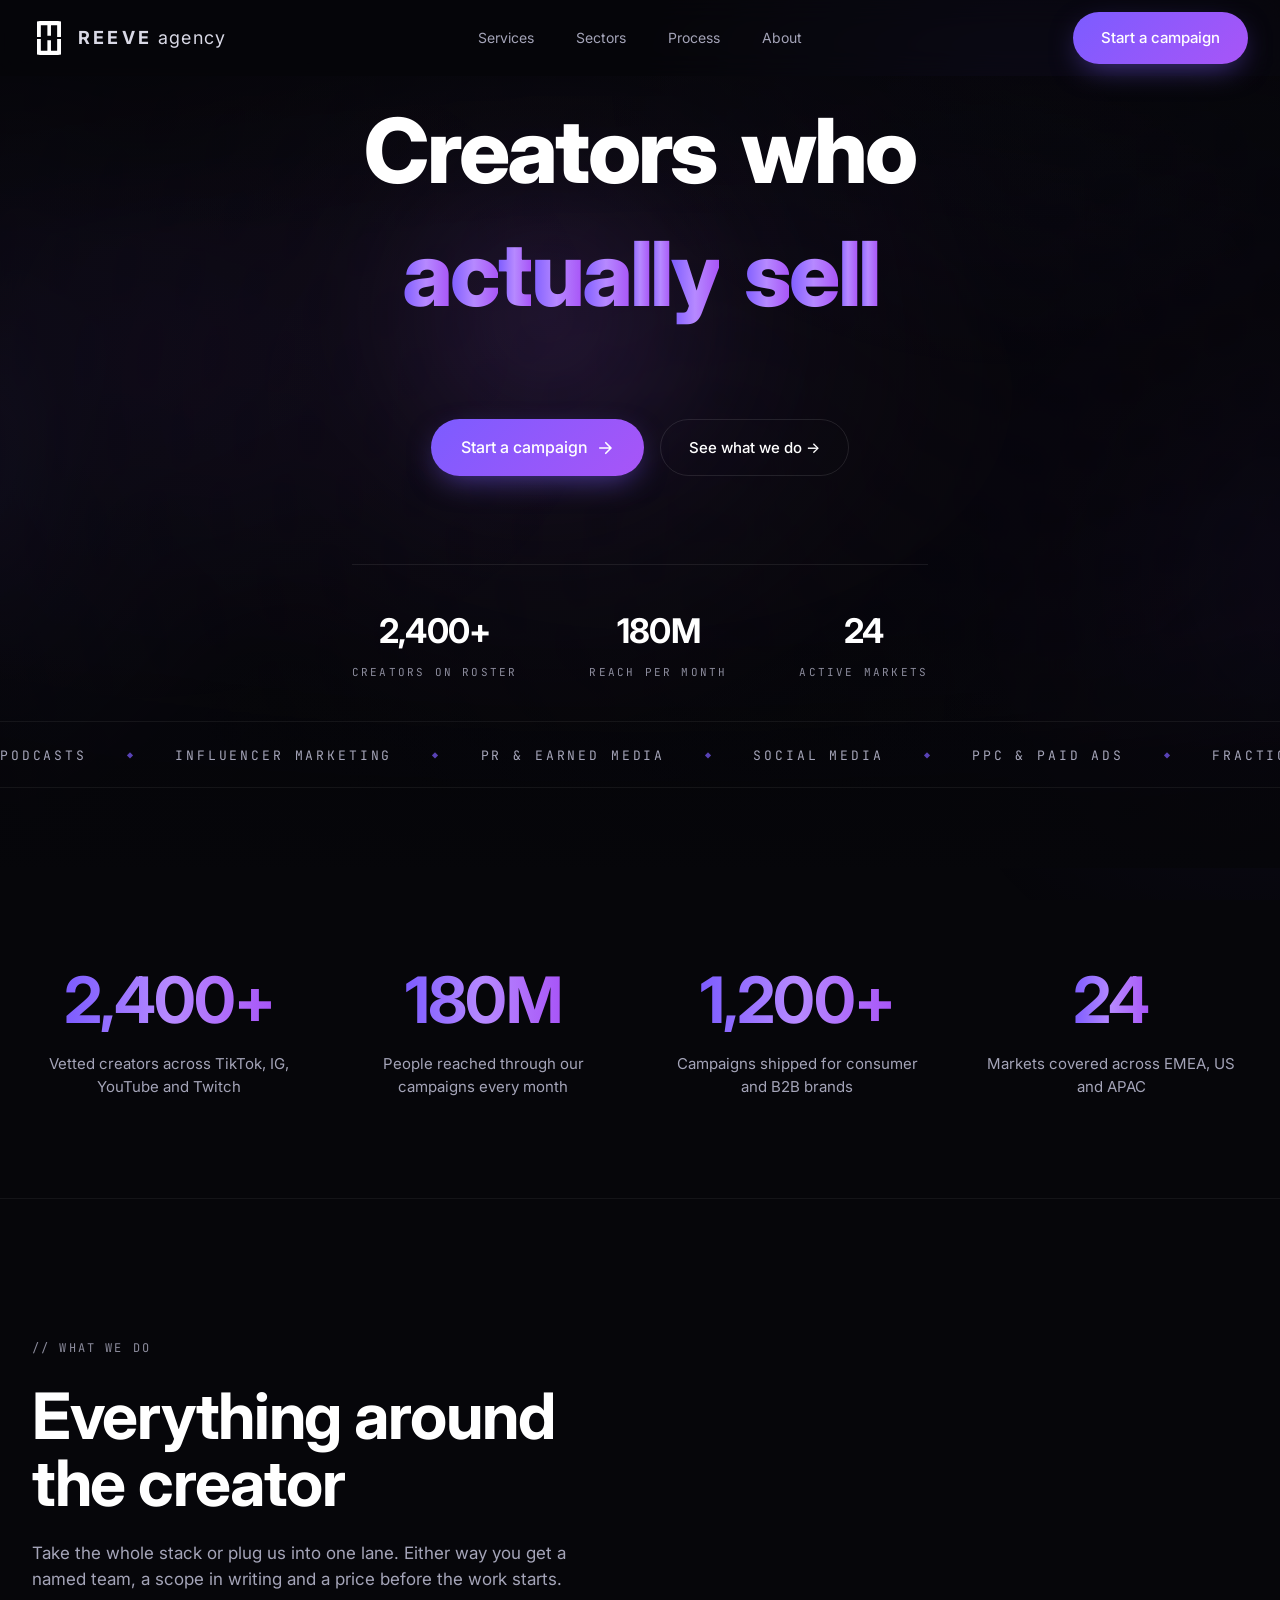
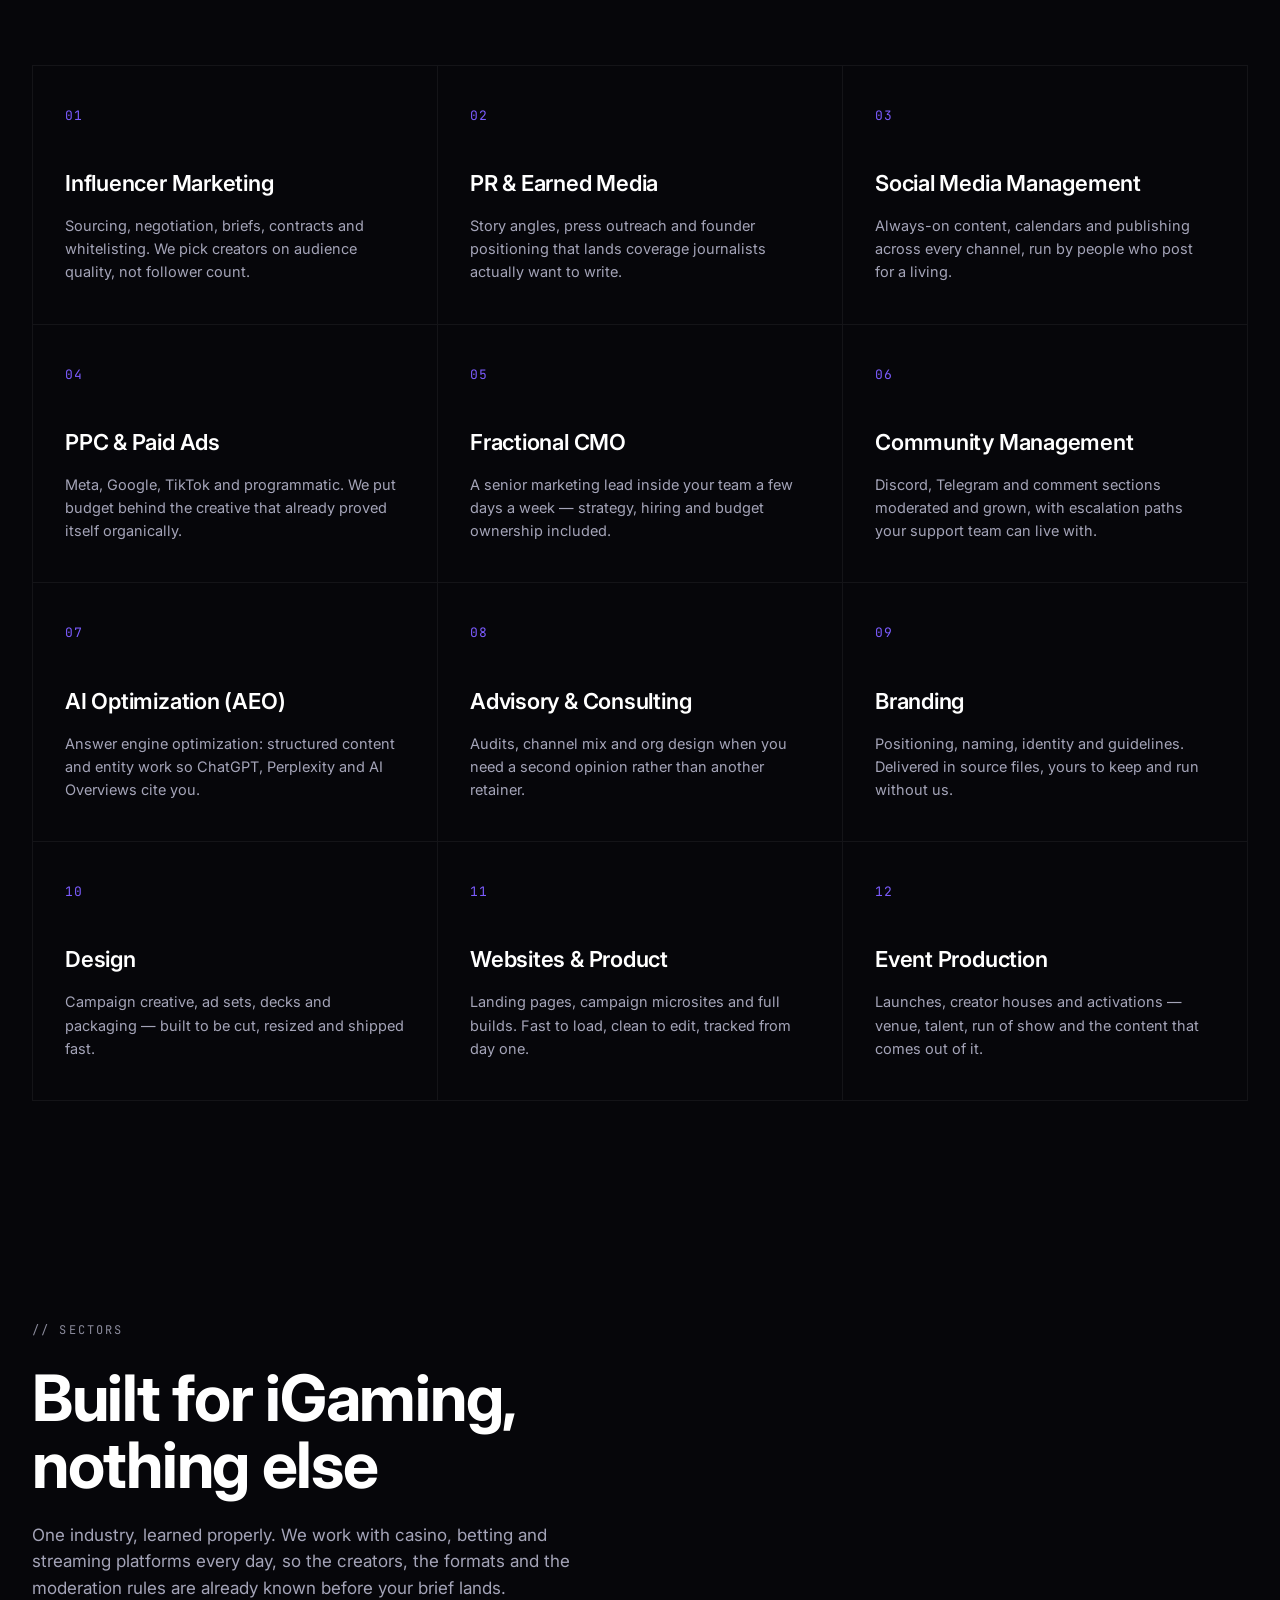
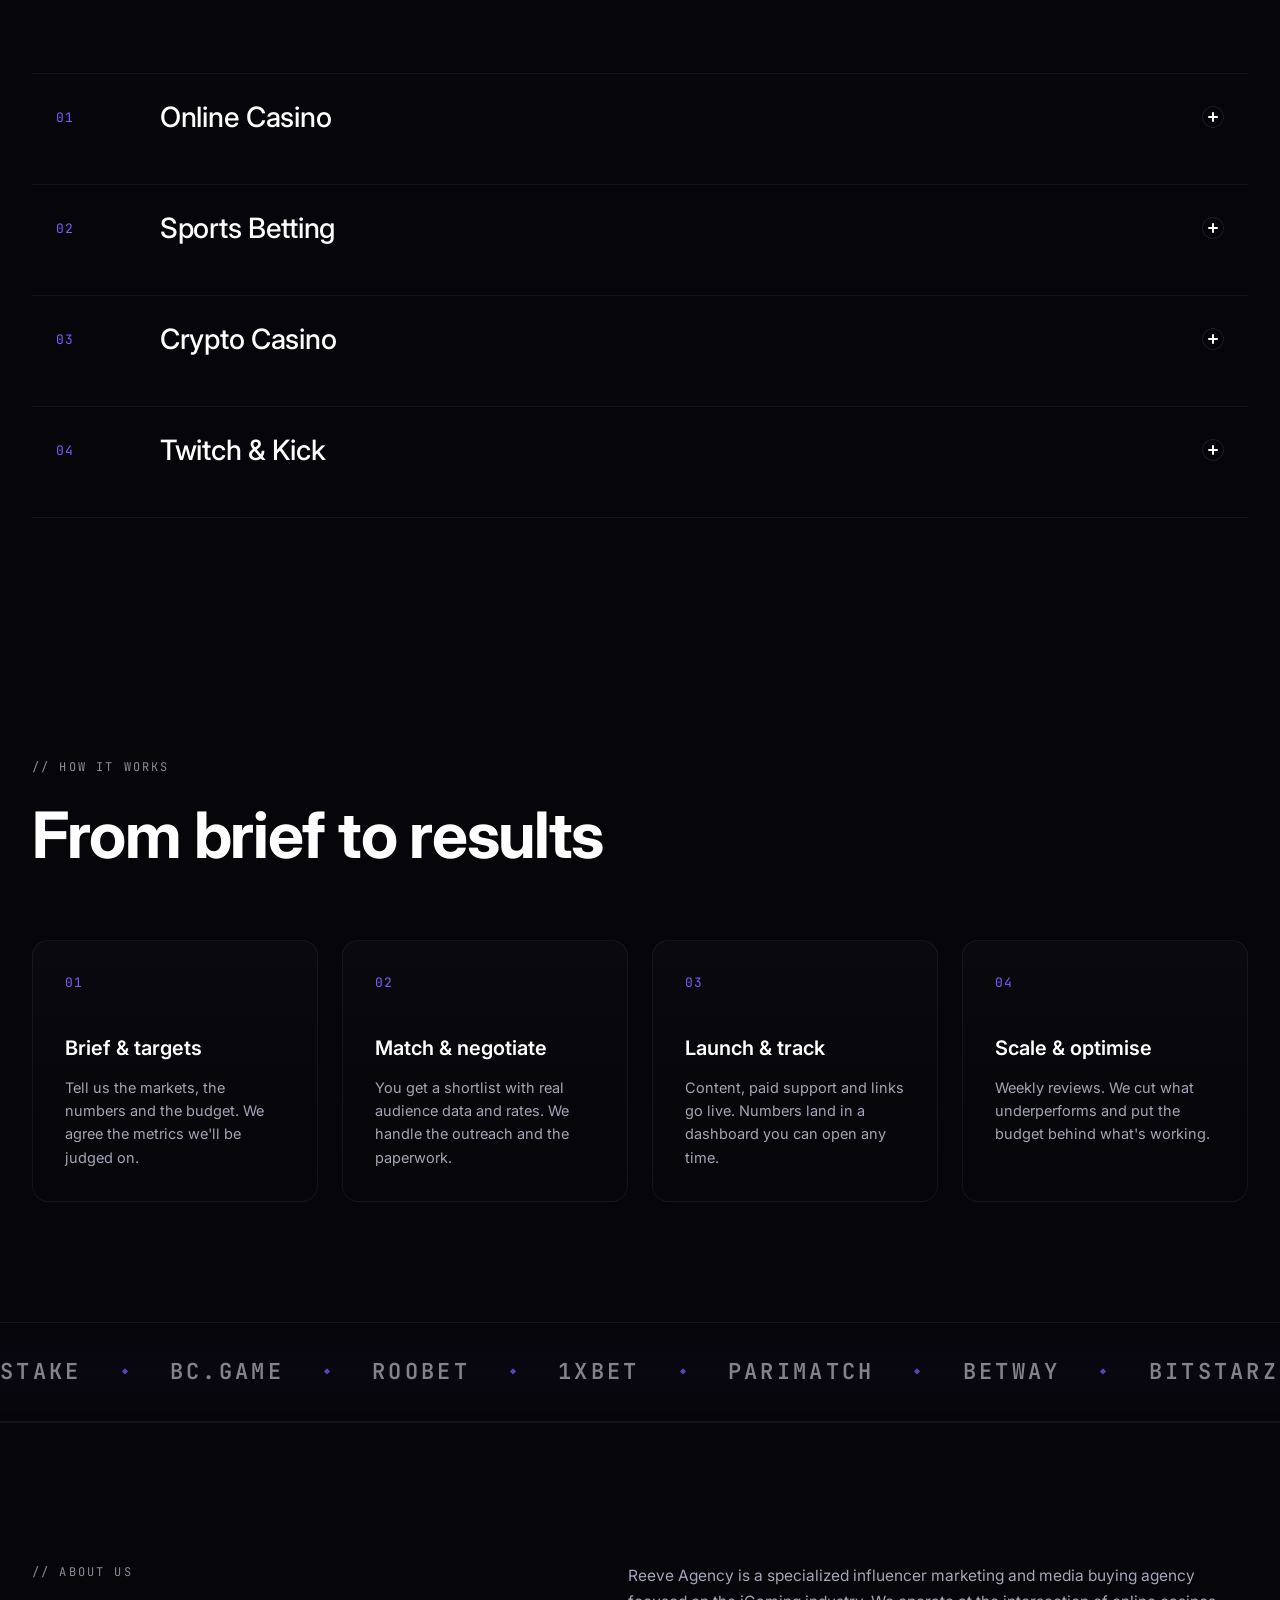
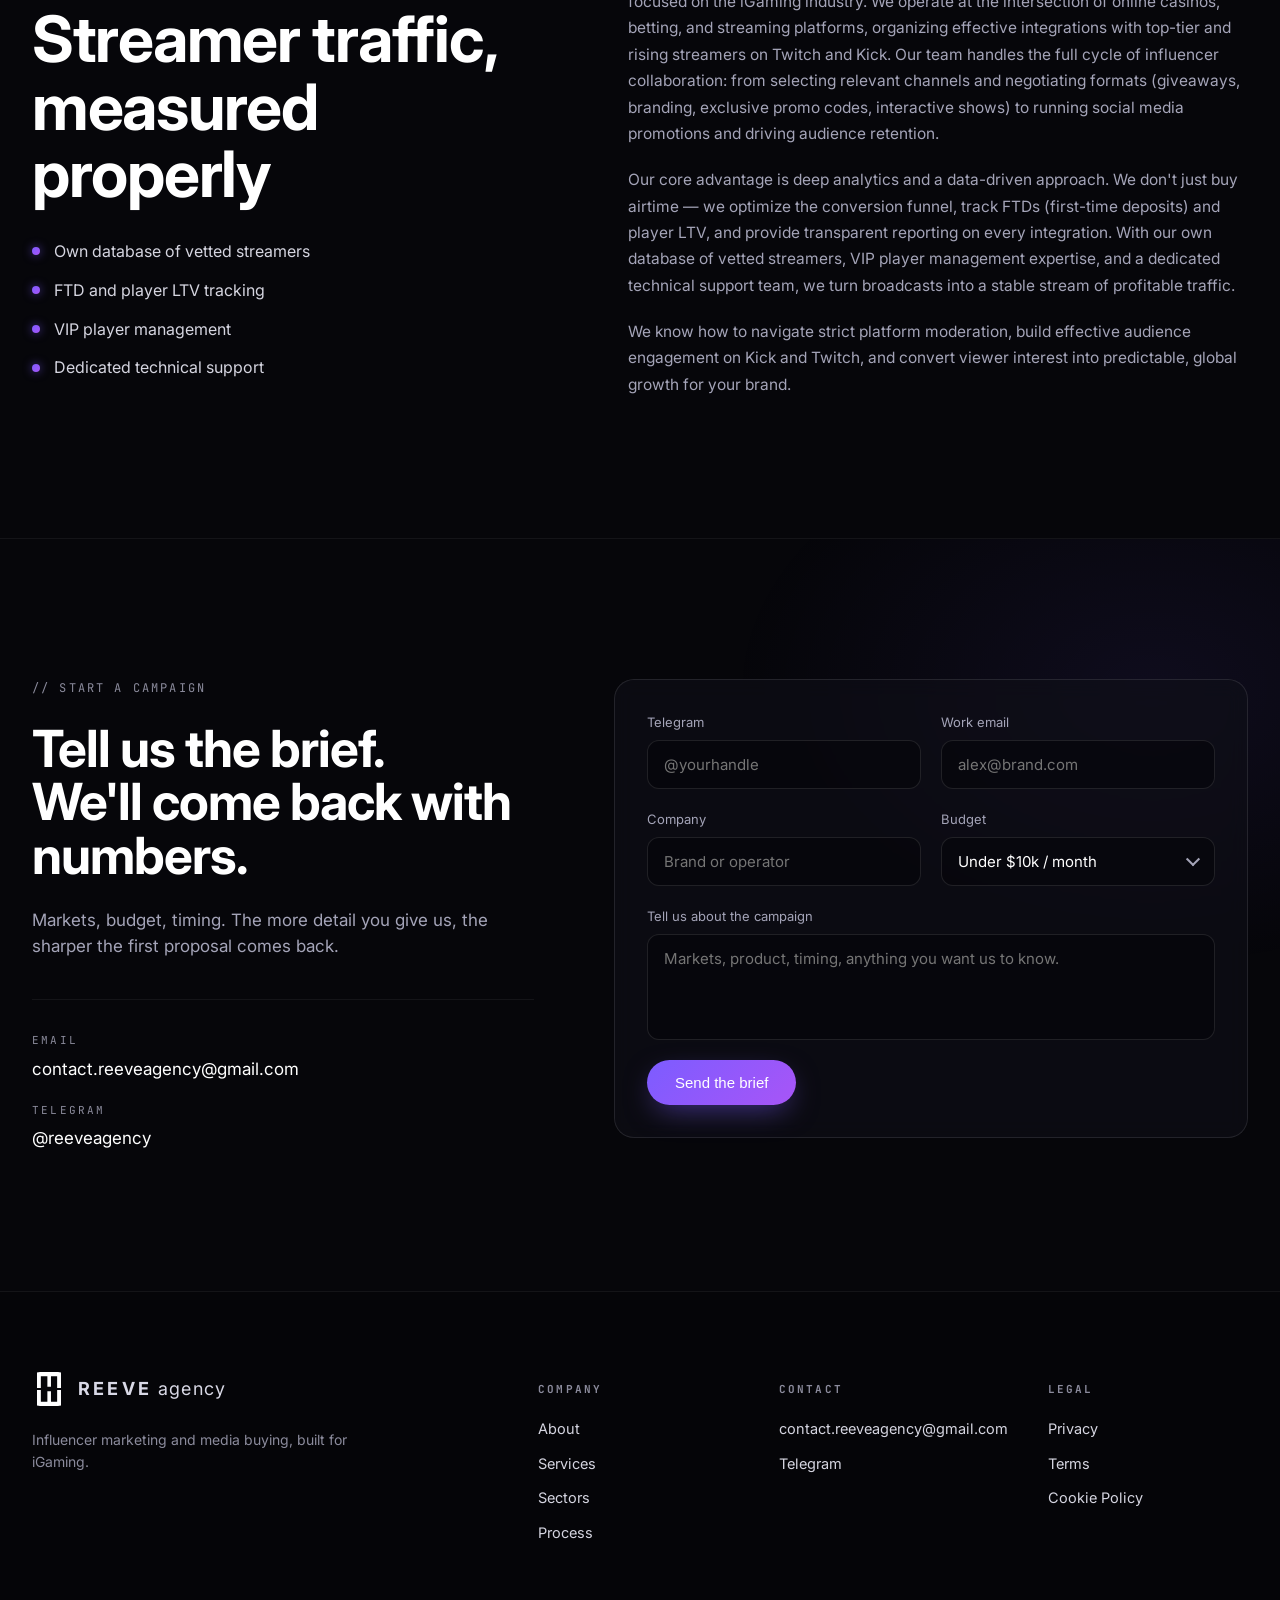
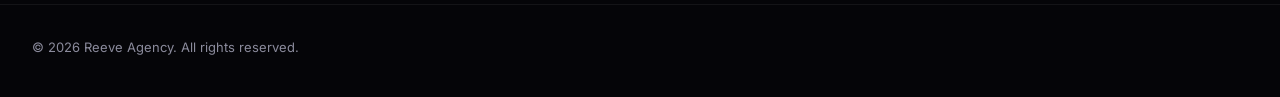
==== commit c0388d02: "Telegram field + success modal after form submit - Replace "Your name" with a "Telegram" field (name" ====
--- a/index.html
+++ b/index.html
@@ -512,8 +512,8 @@
     </div>
     <form class="contact-form" id="contactForm" novalidate>
       <label>
-        <span>Your name</span>
-        <input type="text" name="name" required placeholder="Alex Morgan" />
+        <span>Telegram</span>
+        <input type="text" name="telegram" id="telegramInput" required placeholder="@yourhandle" autocomplete="off" inputmode="text" />
       </label>
       <label>
         <span>Work email</span>
@@ -544,7 +544,6 @@
         <textarea name="message" rows="4" placeholder="Markets, product, timing, anything you want us to know."></textarea>
       </label>
       <button type="submit" class="btn btn-primary">Send the brief</button>
-      <div class="form-thanks" hidden>Thanks — we'll be in touch within one business day.</div>
       <div class="form-error" hidden>Something went wrong. Please try again or email us directly.</div>
     </form>
   </div>
@@ -588,6 +587,24 @@
     <span>© 2026 Reeve Agency. All rights reserved.</span>
   </div>
 </footer>
+
+<!-- Success modal for the contact form -->
+<div class="modal" id="modal-sent" aria-hidden="true" role="dialog" aria-modal="true" aria-labelledby="modal-sent-title">
+  <div class="modal-backdrop" data-modal-close></div>
+  <div class="modal-panel modal-panel--sent" role="document">
+    <button class="modal-close" type="button" data-modal-close aria-label="Close">×</button>
+    <div class="modal-sent-icon" aria-hidden="true">
+      <svg viewBox="0 0 24 24" width="34" height="34" fill="none" stroke="currentColor" stroke-width="2.4" stroke-linecap="round" stroke-linejoin="round"><path d="M20 6L9 17l-5-5"/></svg>
+    </div>
+    <div class="modal-eyebrow">// SENT</div>
+    <h2 id="modal-sent-title" class="modal-title">Brief received</h2>
+    <p class="modal-sent-body">
+      Thanks — your brief is with our team.<br />
+      We'll reach out on Telegram within one business day.
+    </p>
+    <button type="button" class="btn btn-primary modal-sent-cta" data-modal-close>Got it</button>
+  </div>
+</div>
 
 <!-- Legal modals -->
 <div class="modal" id="modal-privacy" aria-hidden="true" role="dialog" aria-modal="true" aria-labelledby="modal-privacy-title">
--- a/styles.css
+++ b/styles.css
@@ -1189,6 +1189,40 @@
 .modal-body ul { padding-left: 20px; margin: 0 0 14px; }
 .modal-body ul li { color: var(--muted-2); margin-bottom: 6px; }
 .modal-body a { color: var(--violet-soft); text-decoration: underline; text-underline-offset: 3px; }
+
+/* Success modal (brief sent) */
+.modal-panel--sent {
+  max-width: 460px;
+  text-align: center;
+  padding: 44px 32px 32px;
+}
+.modal-sent-icon {
+  width: 68px;
+  height: 68px;
+  border-radius: 50%;
+  background: var(--grad);
+  color: #fff;
+  display: inline-flex;
+  align-items: center;
+  justify-content: center;
+  margin: 0 auto 18px;
+  box-shadow: 0 12px 40px -8px rgba(124,92,255,0.55);
+  animation: sentPop 0.5s var(--ease-out, cubic-bezier(.16,1,.3,1)) both;
+}
+@keyframes sentPop {
+  from { transform: scale(0.6); opacity: 0; }
+  to   { transform: scale(1); opacity: 1; }
+}
+.modal-sent-body {
+  color: var(--muted-2);
+  font-size: 15.5px;
+  line-height: 1.65;
+  margin: 4px 0 26px;
+}
+.modal-sent-cta {
+  width: 100%;
+  justify-content: center;
+}
 
 /* Responsive */
 @media (max-width: 1024px) {
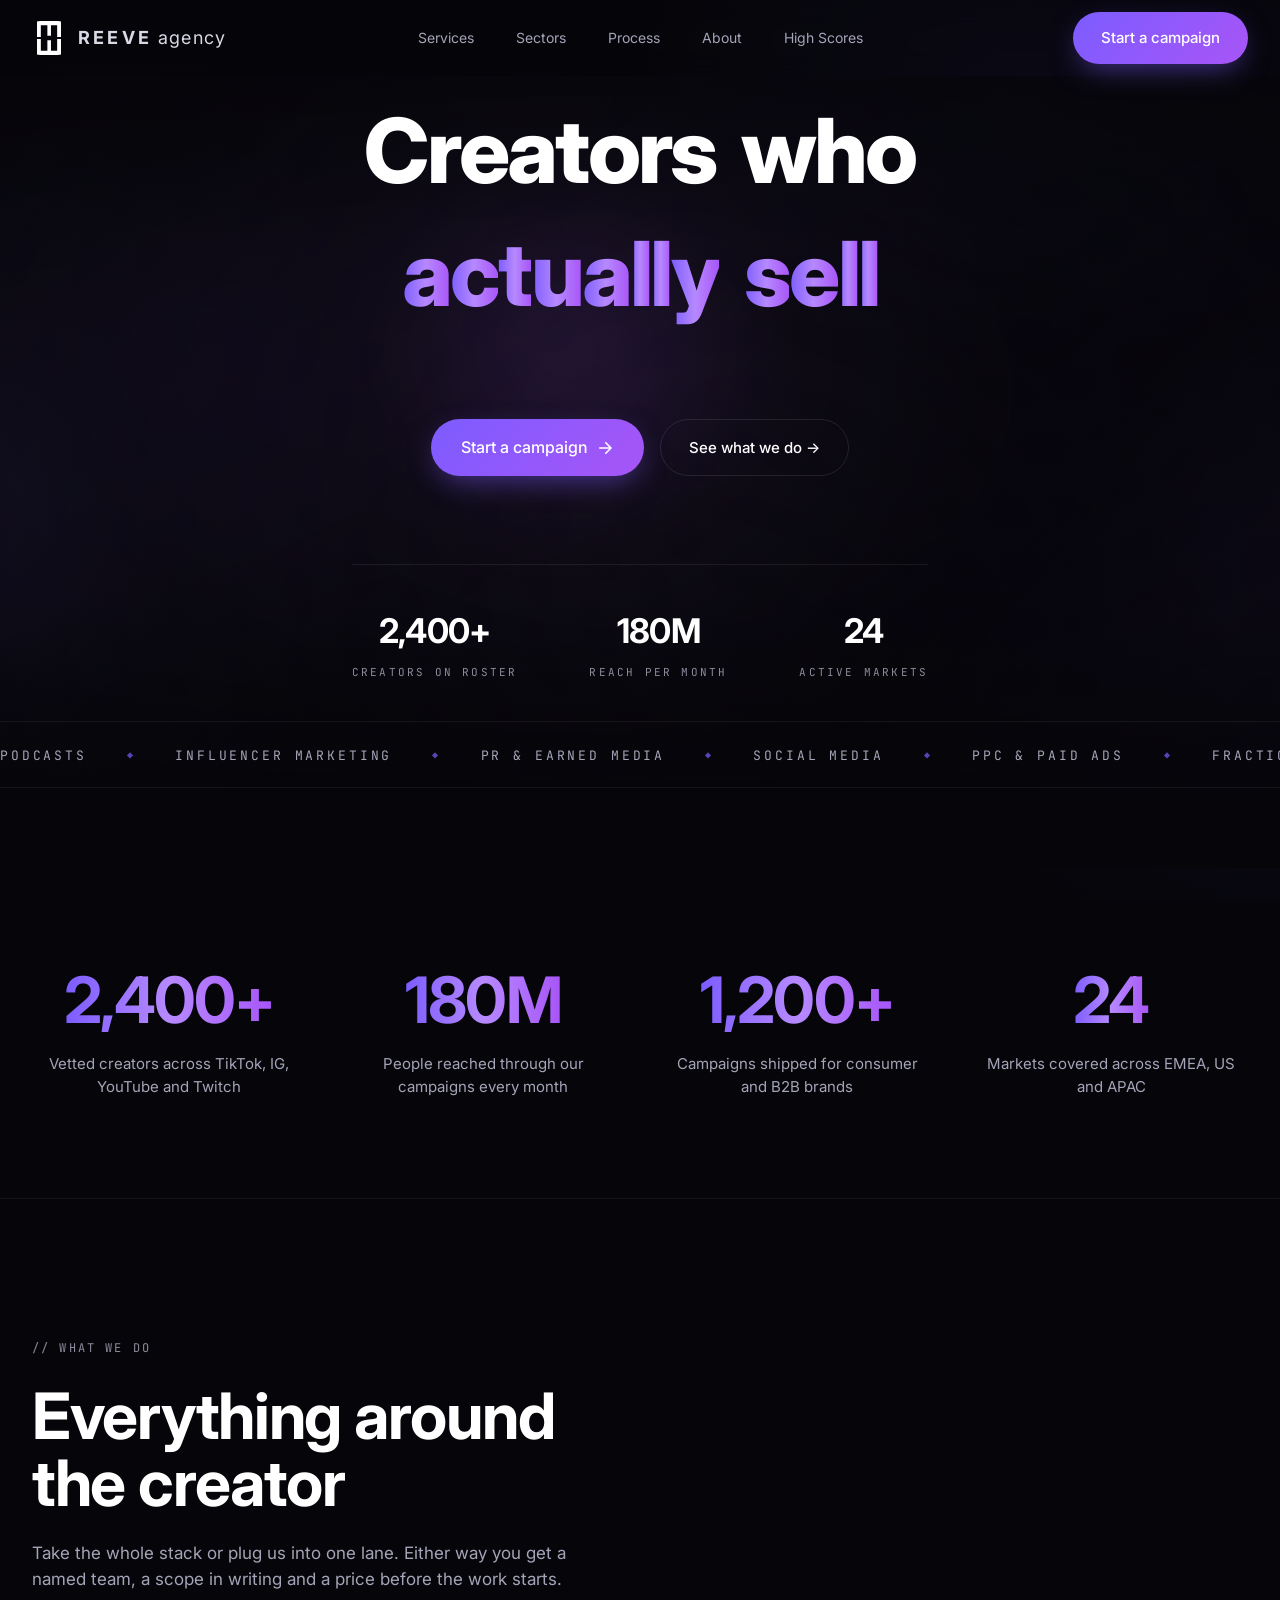
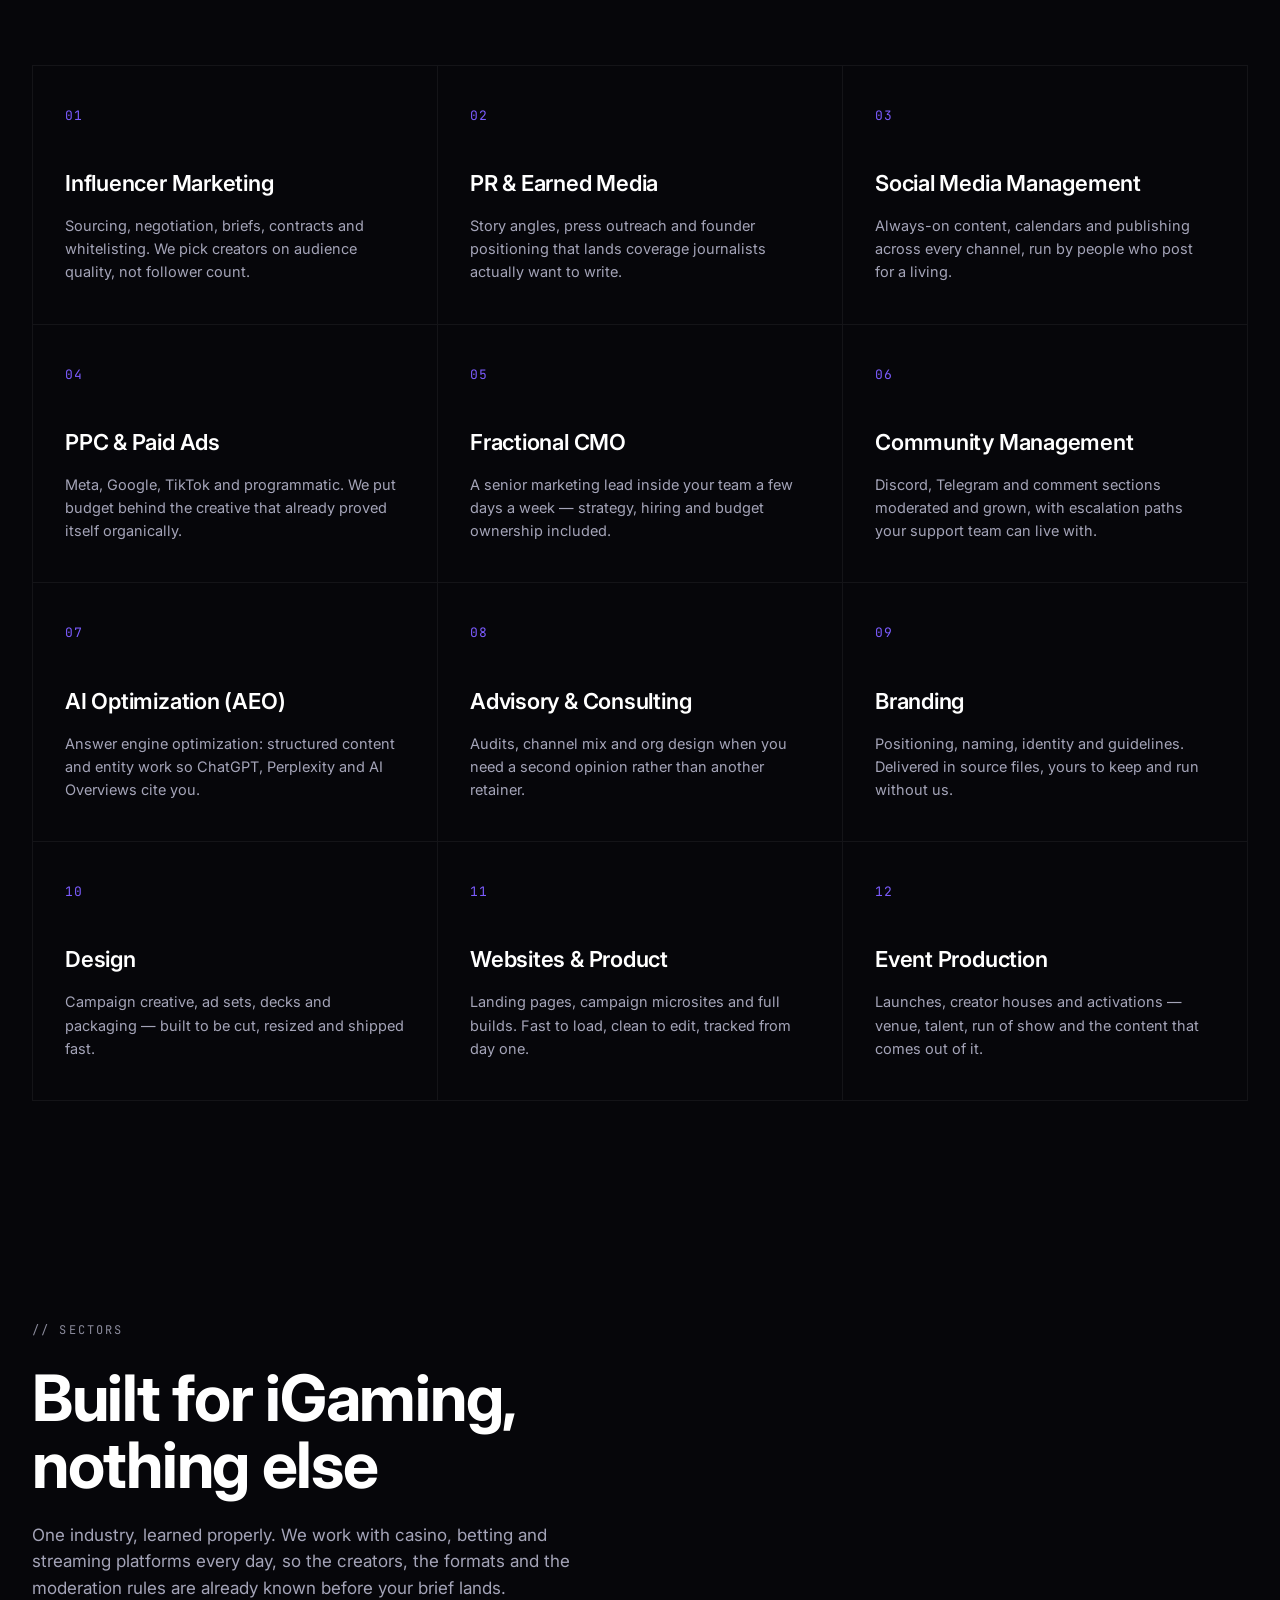
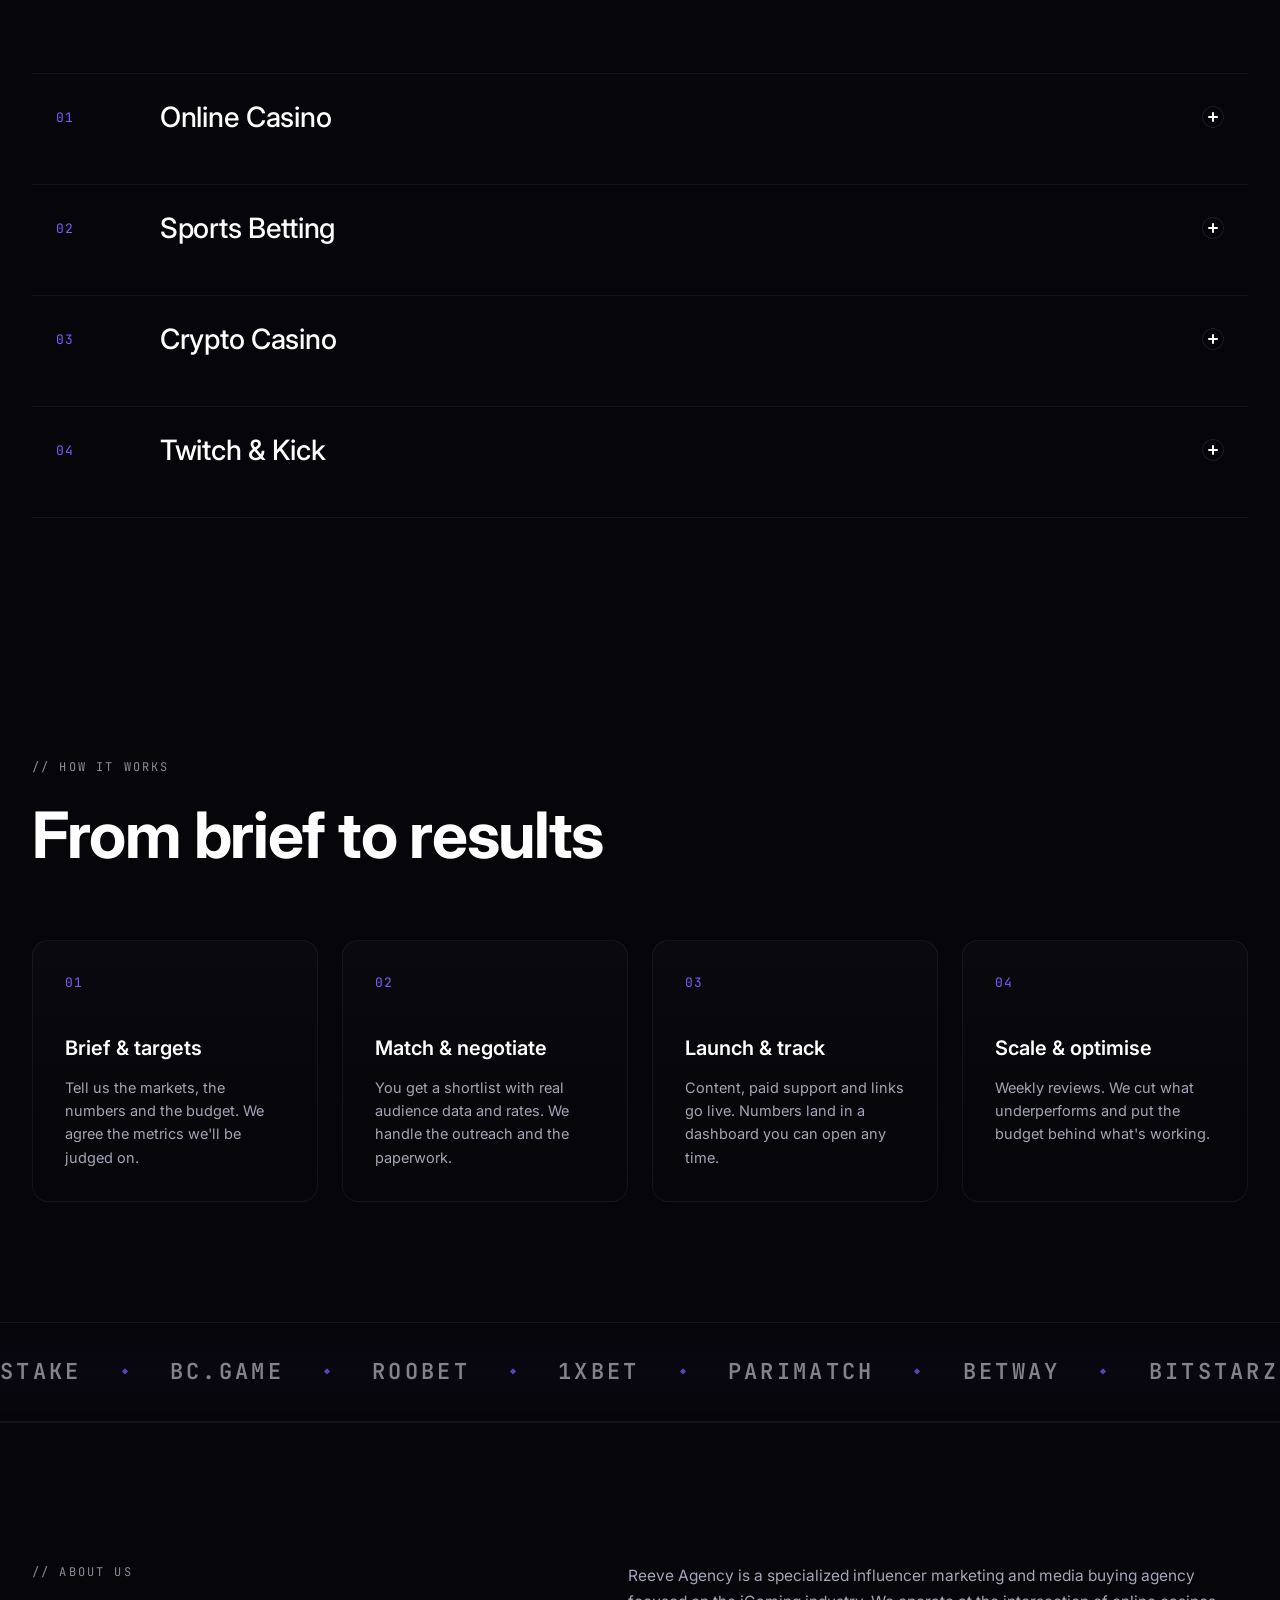
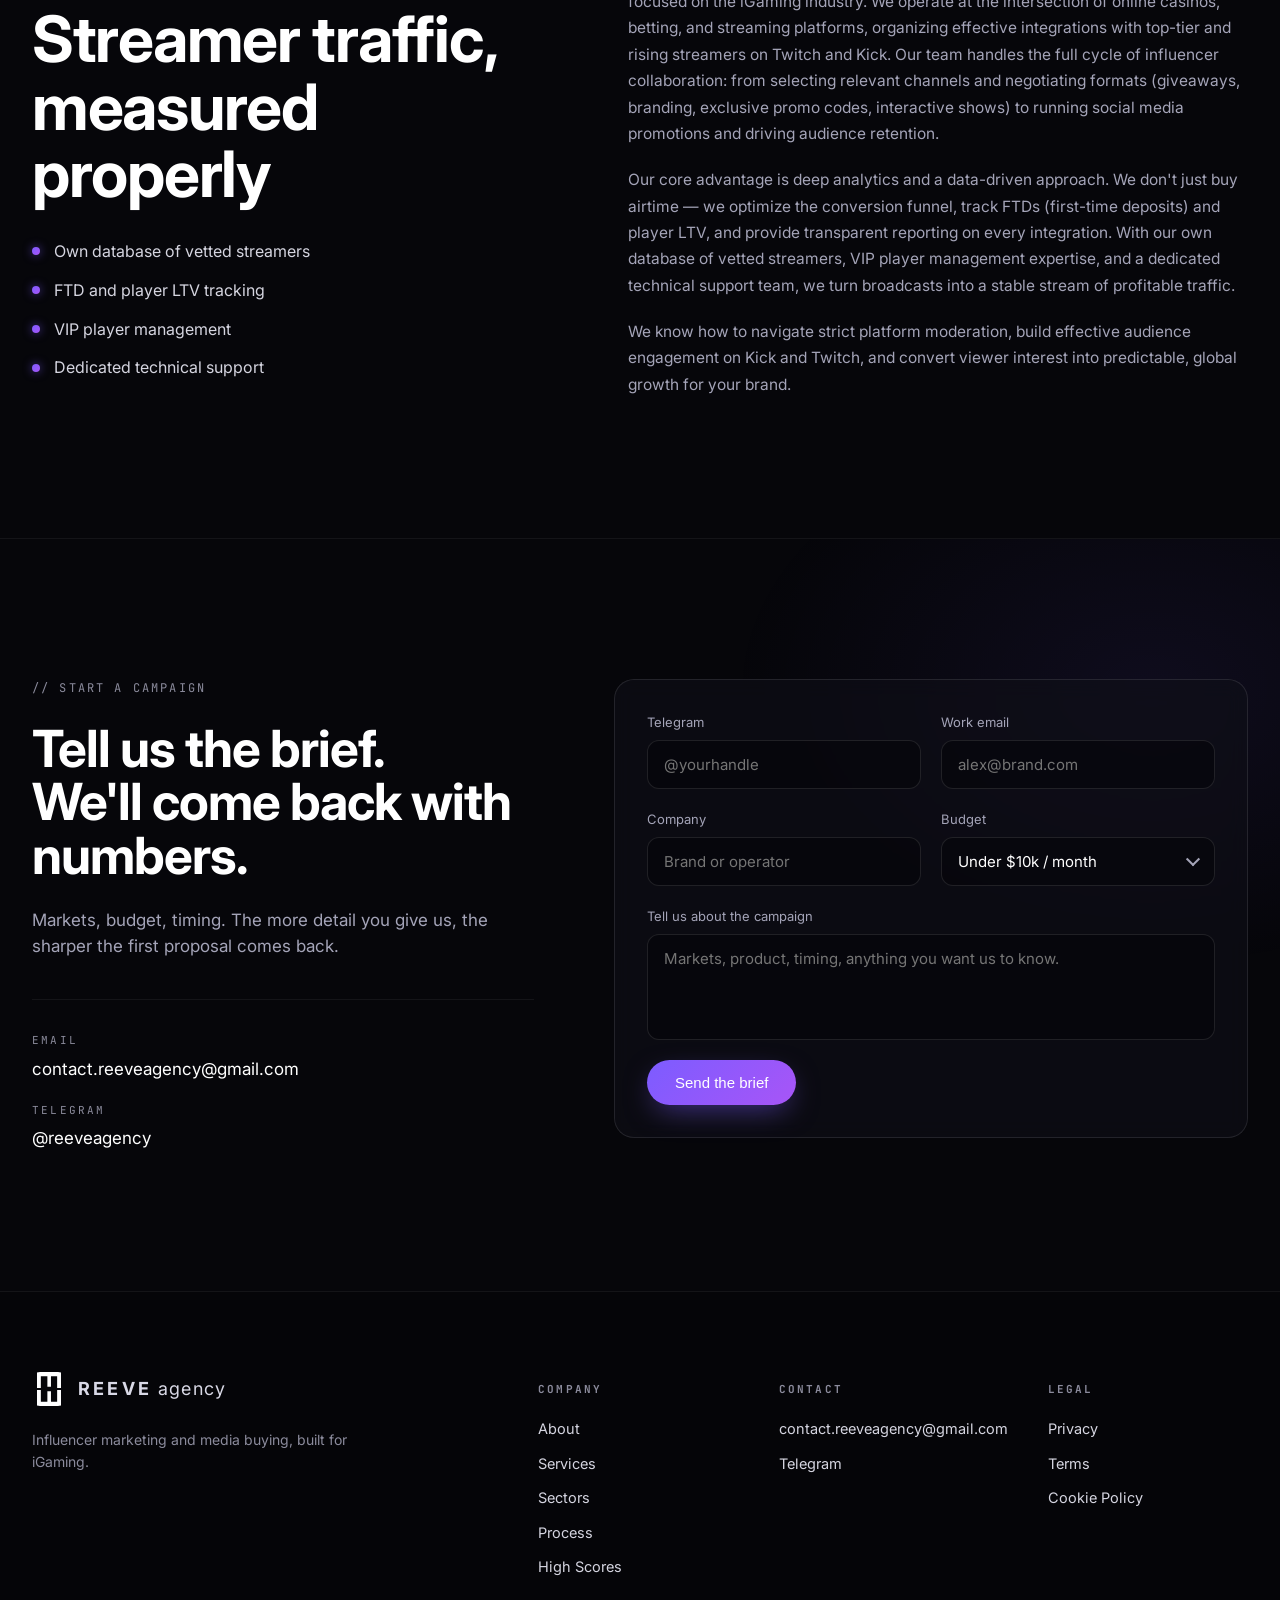
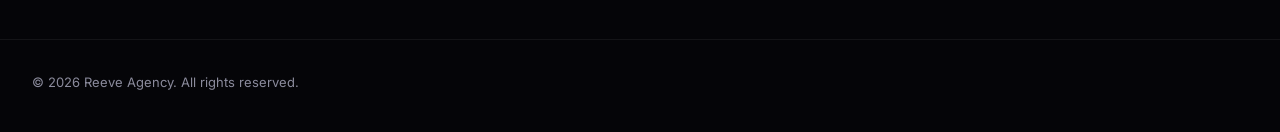
==== commit 073c5476: "Add High Scores leaderboard page + nav entry New /high-scores.html mirrors the reference layout: pag" ====
--- a/index.html
+++ b/index.html
@@ -168,6 +168,7 @@
       <a class="nav-link" href="#sectors">Sectors</a>
       <a class="nav-link" href="#process">Process</a>
       <a class="nav-link" href="#about">About</a>
+      <a class="nav-link" href="/high-scores.html">High Scores</a>
     </nav>
     <a href="#contact" class="btn btn-primary header-cta">Start a campaign</a>
   </div>
@@ -179,6 +180,7 @@
     <a class="mobile-link" href="#sectors">Sectors</a>
     <a class="mobile-link" href="#process">Process</a>
     <a class="mobile-link" href="#about">About</a>
+    <a class="mobile-link" href="/high-scores.html">High Scores</a>
     <a href="#contact" class="btn btn-primary mobile-cta">Start a campaign</a>
   </div>
 </nav>
@@ -569,6 +571,7 @@
         <a href="#services">Services</a>
         <a href="#sectors">Sectors</a>
         <a href="#process">Process</a>
+        <a href="/high-scores.html">High Scores</a>
       </div>
       <div>
         <h2 class="footer-title">Contact</h2>
--- a/styles.css
+++ b/styles.css
@@ -1082,6 +1082,7 @@
 .mobile-menu.is-open .mobile-link:nth-child(2) { transition-delay: 0.10s; }
 .mobile-menu.is-open .mobile-link:nth-child(3) { transition-delay: 0.15s; }
 .mobile-menu.is-open .mobile-link:nth-child(4) { transition-delay: 0.20s; }
+.mobile-menu.is-open .mobile-link:nth-child(5) { transition-delay: 0.25s; }
 .mobile-cta {
   margin-top: 20px;
   padding: 18px 24px;
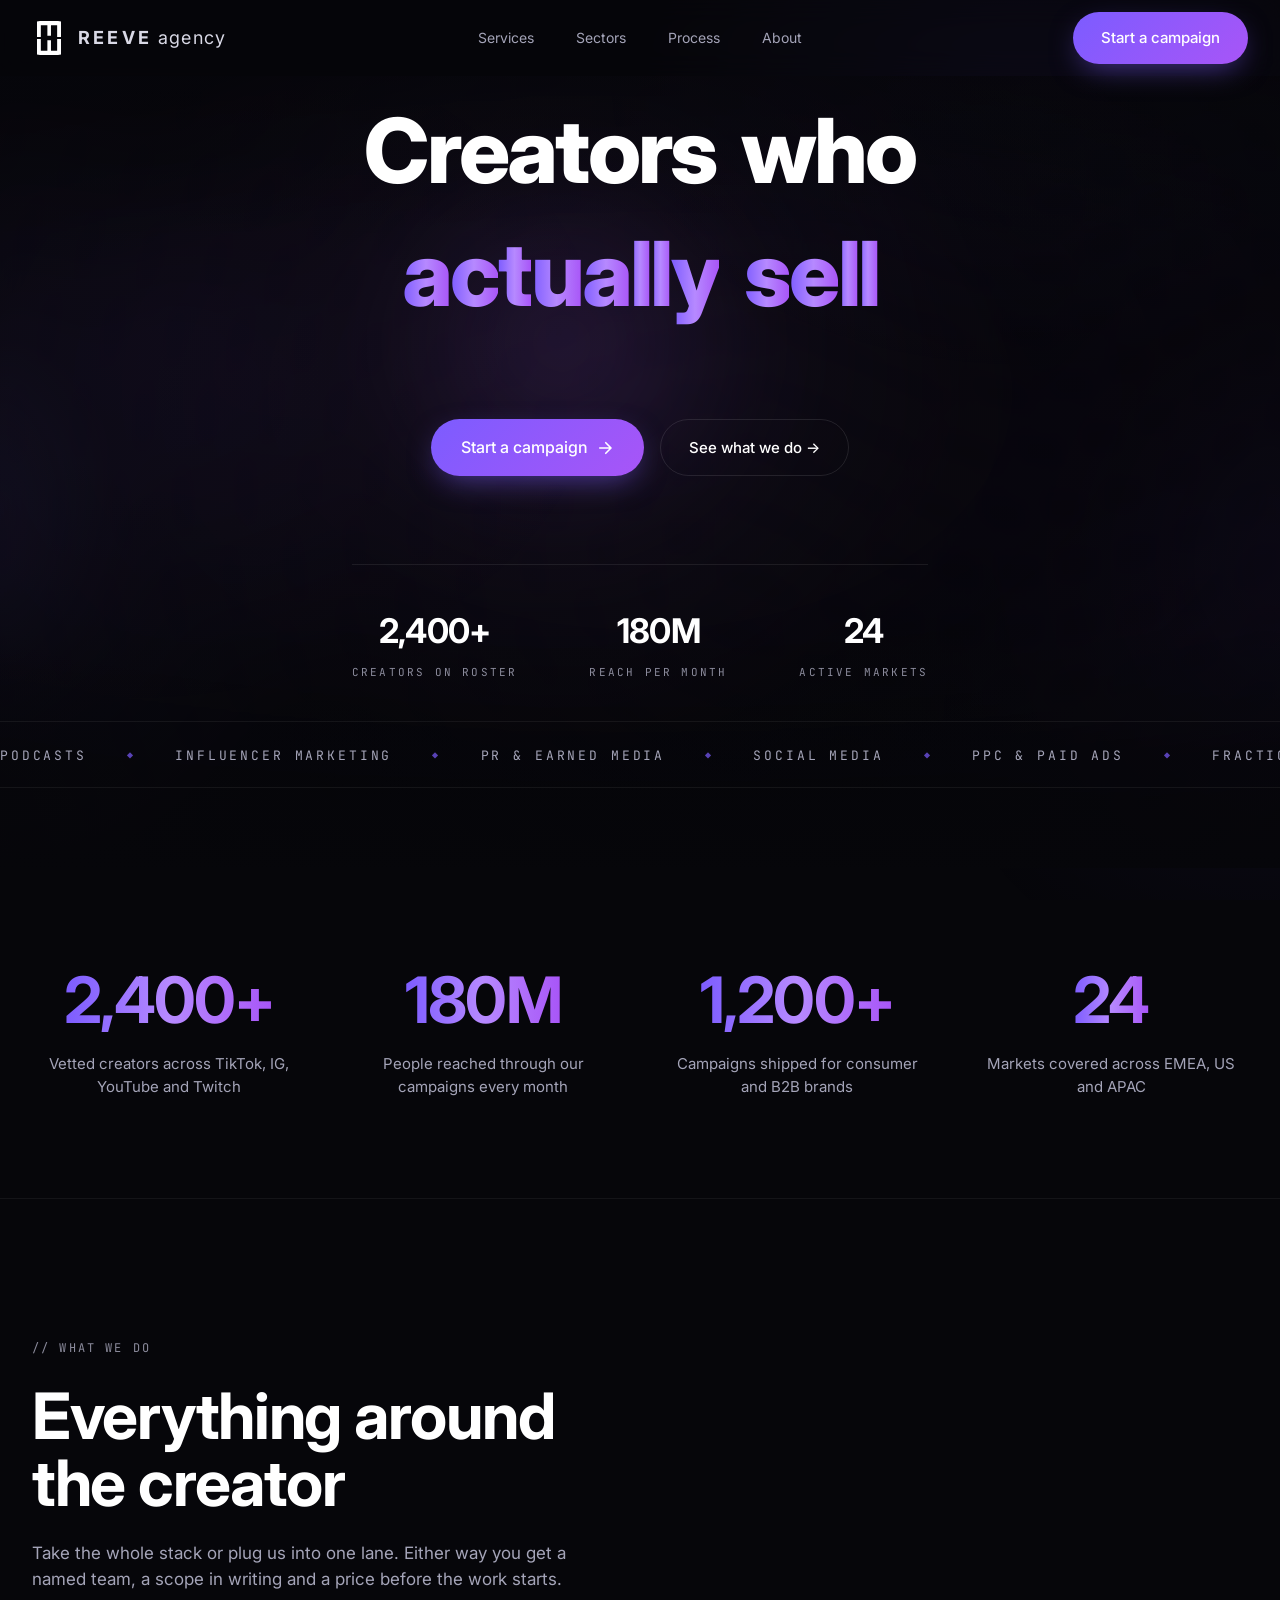
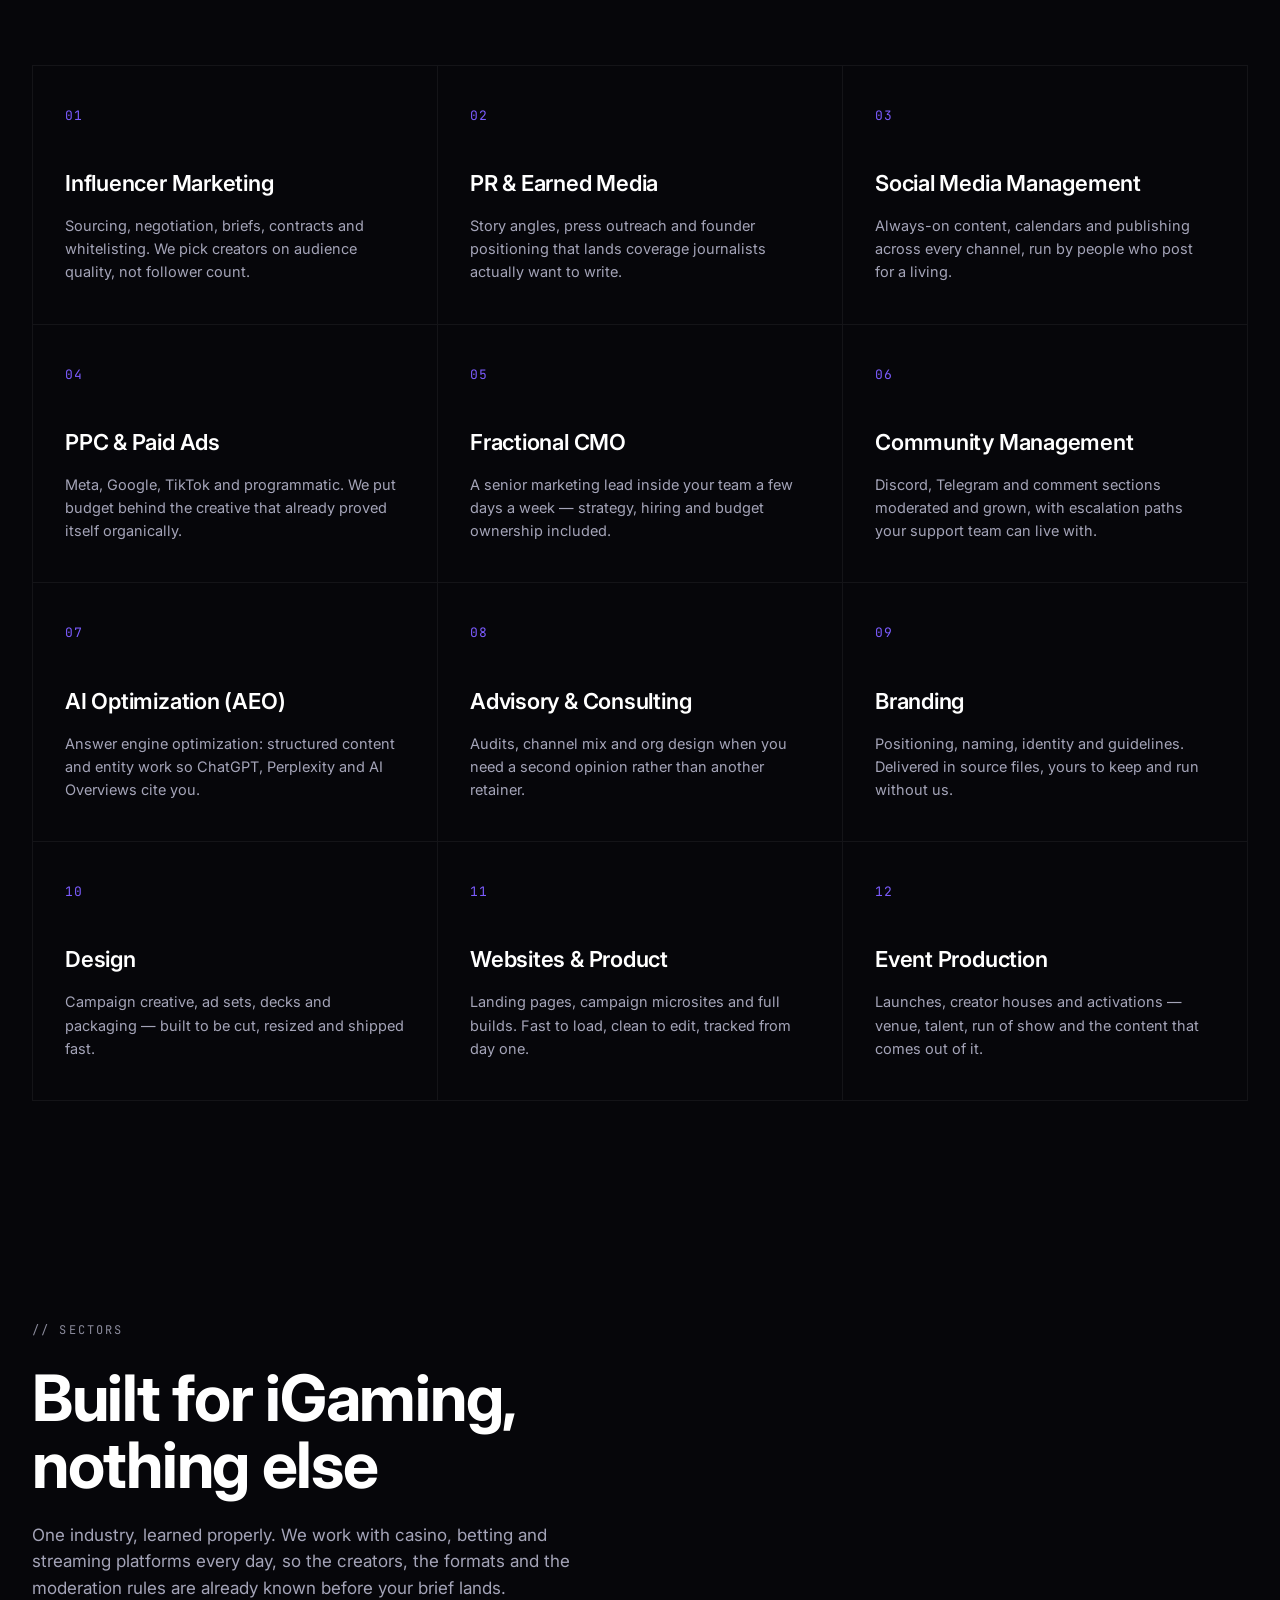
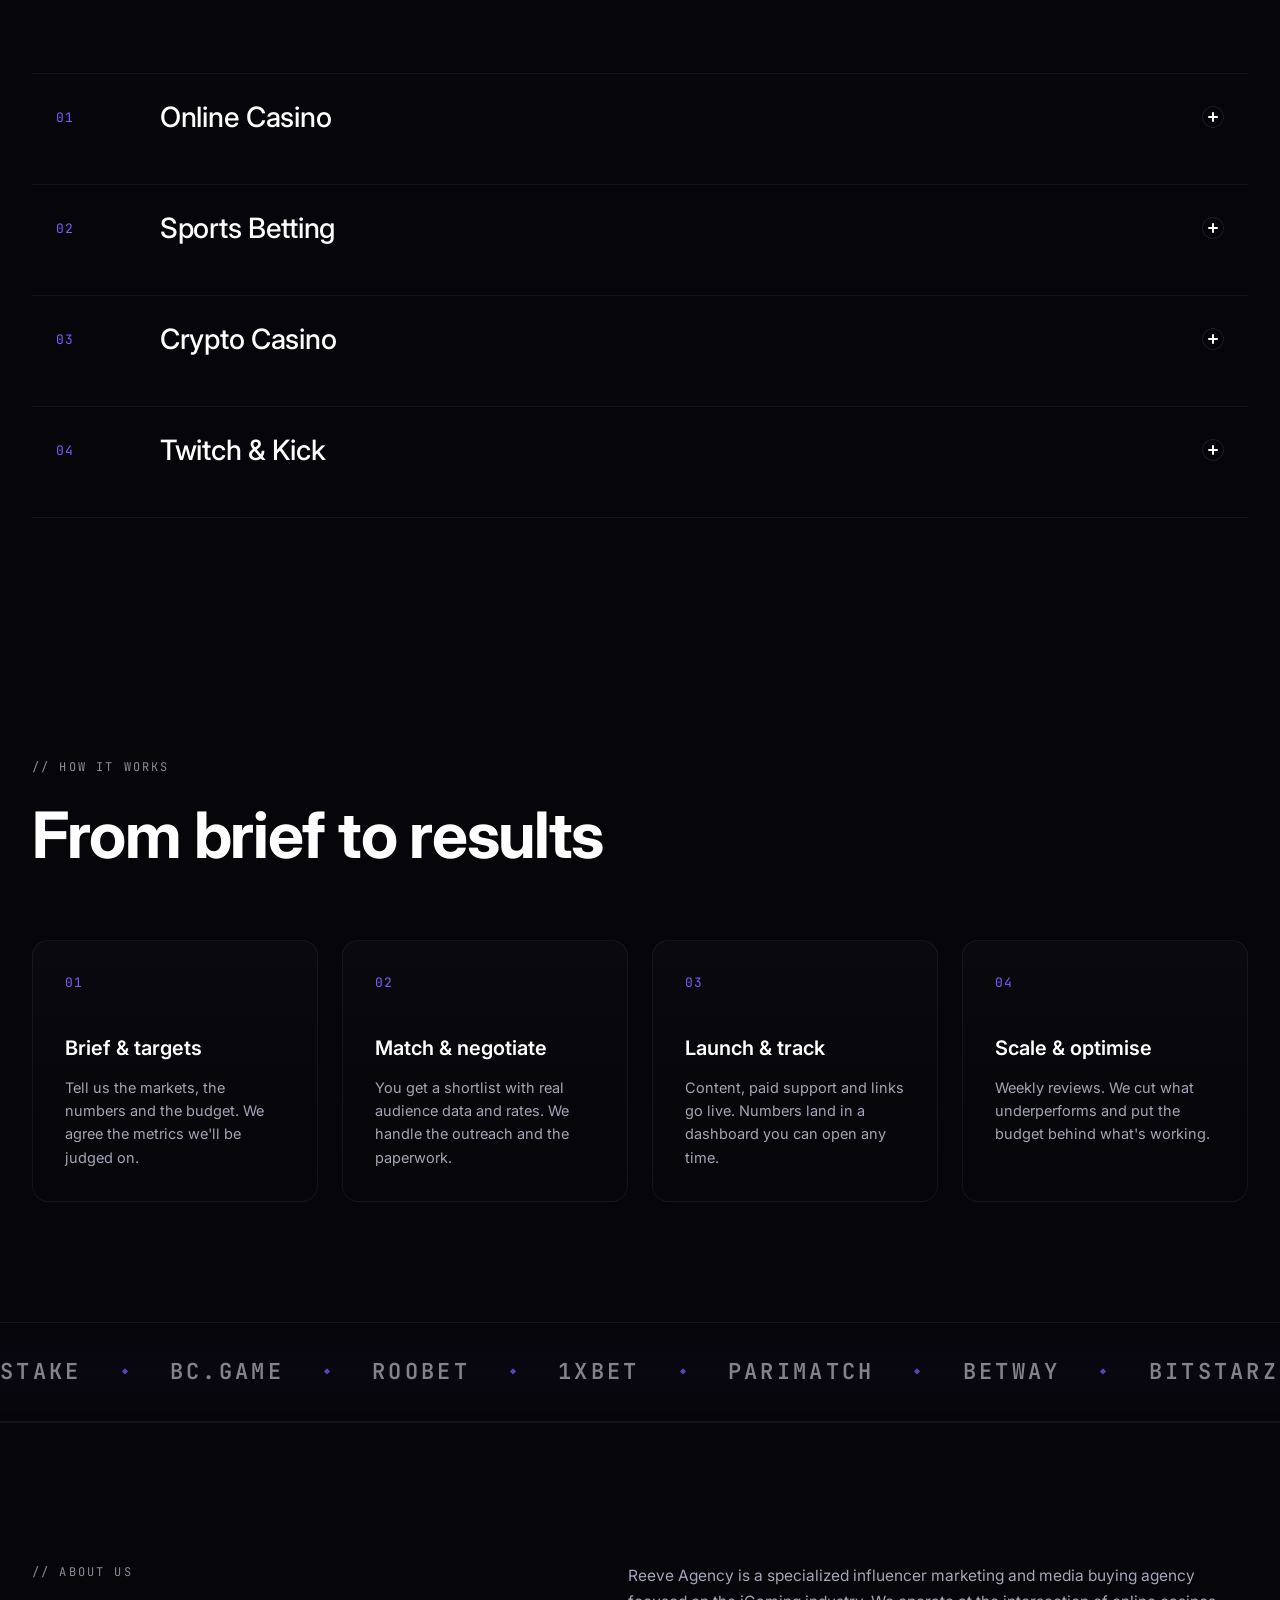
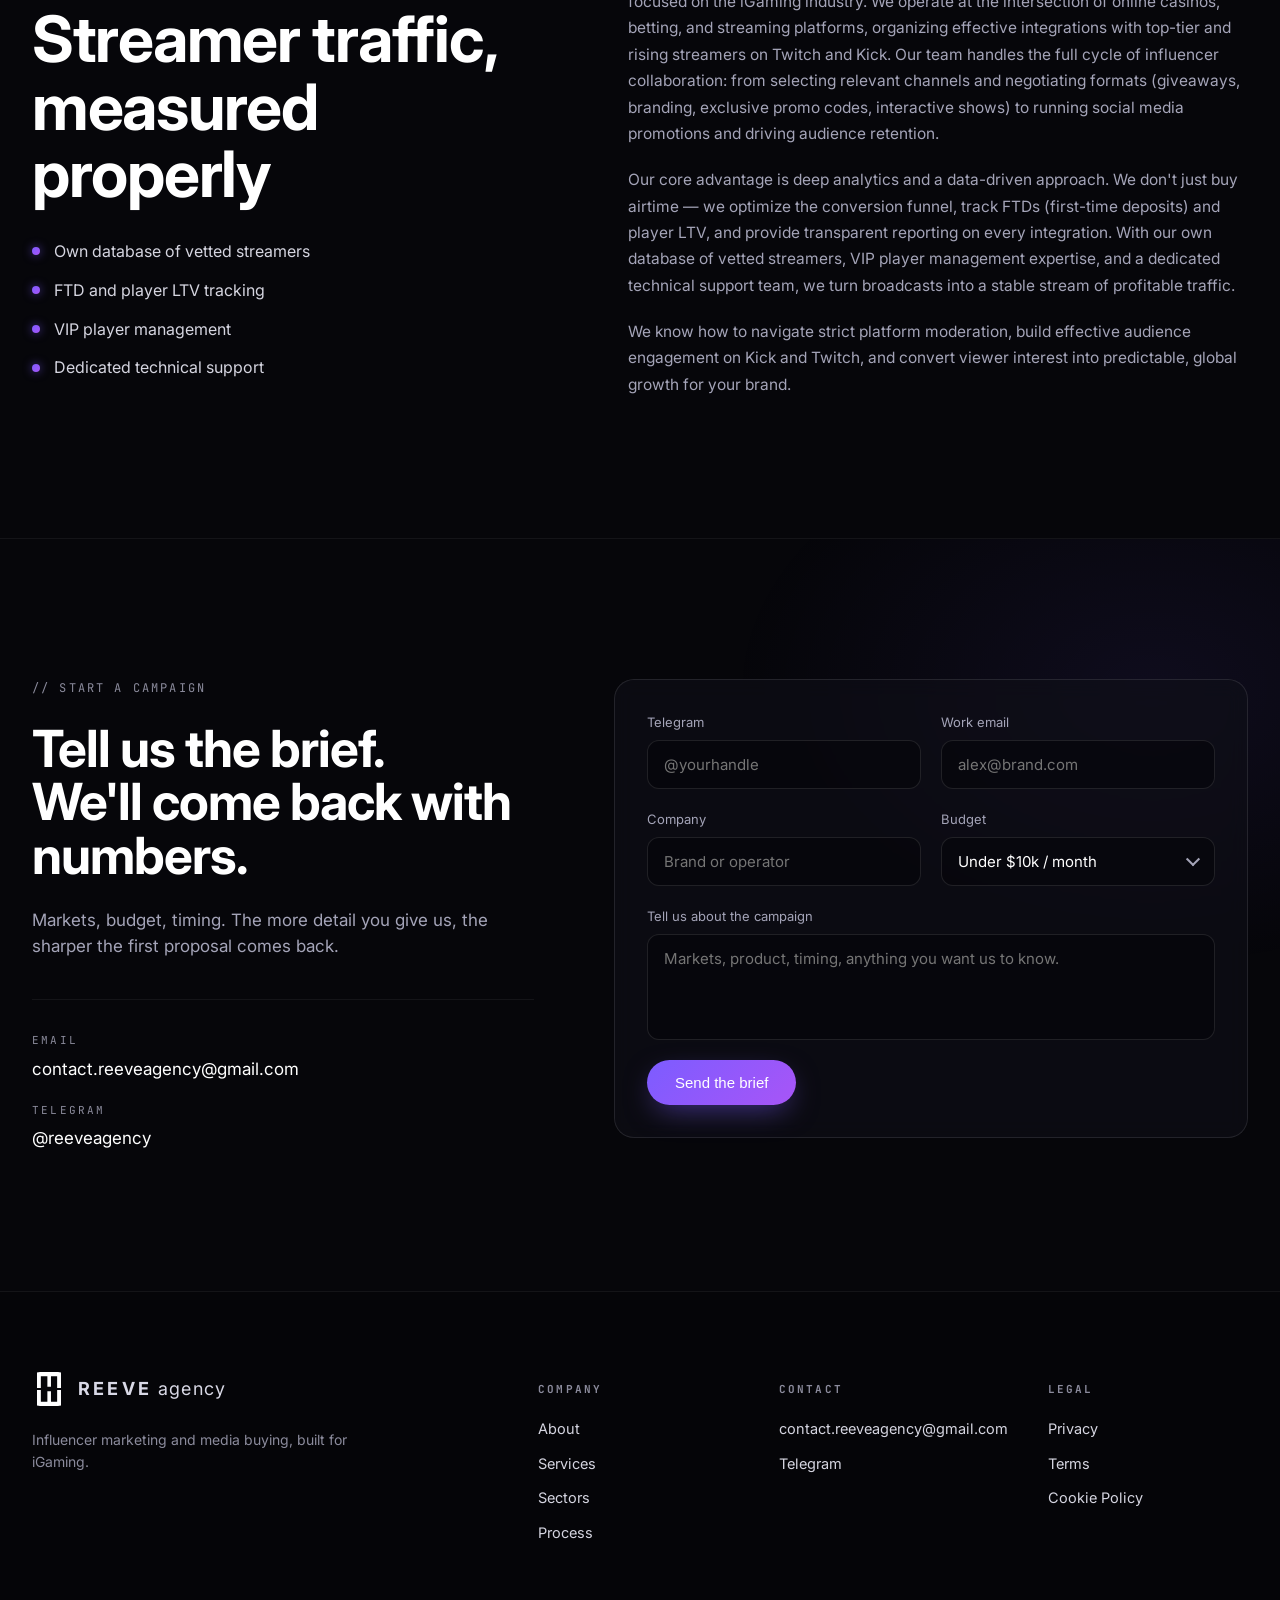
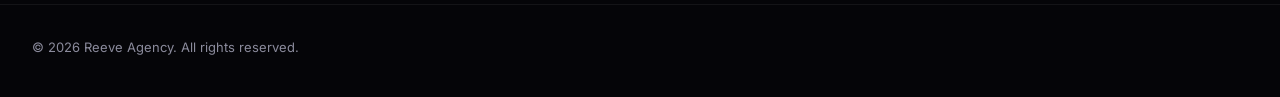
==== commit 2dc9b80f: "Revert "Add High Scores leaderboard page + nav entry" This reverts commit 073c5476425e99704fe54c26a7" ====
--- a/index.html
+++ b/index.html
@@ -168,7 +168,6 @@
       <a class="nav-link" href="#sectors">Sectors</a>
       <a class="nav-link" href="#process">Process</a>
       <a class="nav-link" href="#about">About</a>
-      <a class="nav-link" href="/high-scores.html">High Scores</a>
     </nav>
     <a href="#contact" class="btn btn-primary header-cta">Start a campaign</a>
   </div>
@@ -180,7 +179,6 @@
     <a class="mobile-link" href="#sectors">Sectors</a>
     <a class="mobile-link" href="#process">Process</a>
     <a class="mobile-link" href="#about">About</a>
-    <a class="mobile-link" href="/high-scores.html">High Scores</a>
     <a href="#contact" class="btn btn-primary mobile-cta">Start a campaign</a>
   </div>
 </nav>
@@ -571,7 +569,6 @@
         <a href="#services">Services</a>
         <a href="#sectors">Sectors</a>
         <a href="#process">Process</a>
-        <a href="/high-scores.html">High Scores</a>
       </div>
       <div>
         <h2 class="footer-title">Contact</h2>
--- a/styles.css
+++ b/styles.css
@@ -1082,7 +1082,6 @@
 .mobile-menu.is-open .mobile-link:nth-child(2) { transition-delay: 0.10s; }
 .mobile-menu.is-open .mobile-link:nth-child(3) { transition-delay: 0.15s; }
 .mobile-menu.is-open .mobile-link:nth-child(4) { transition-delay: 0.20s; }
-.mobile-menu.is-open .mobile-link:nth-child(5) { transition-delay: 0.25s; }
 .mobile-cta {
   margin-top: 20px;
   padding: 18px 24px;
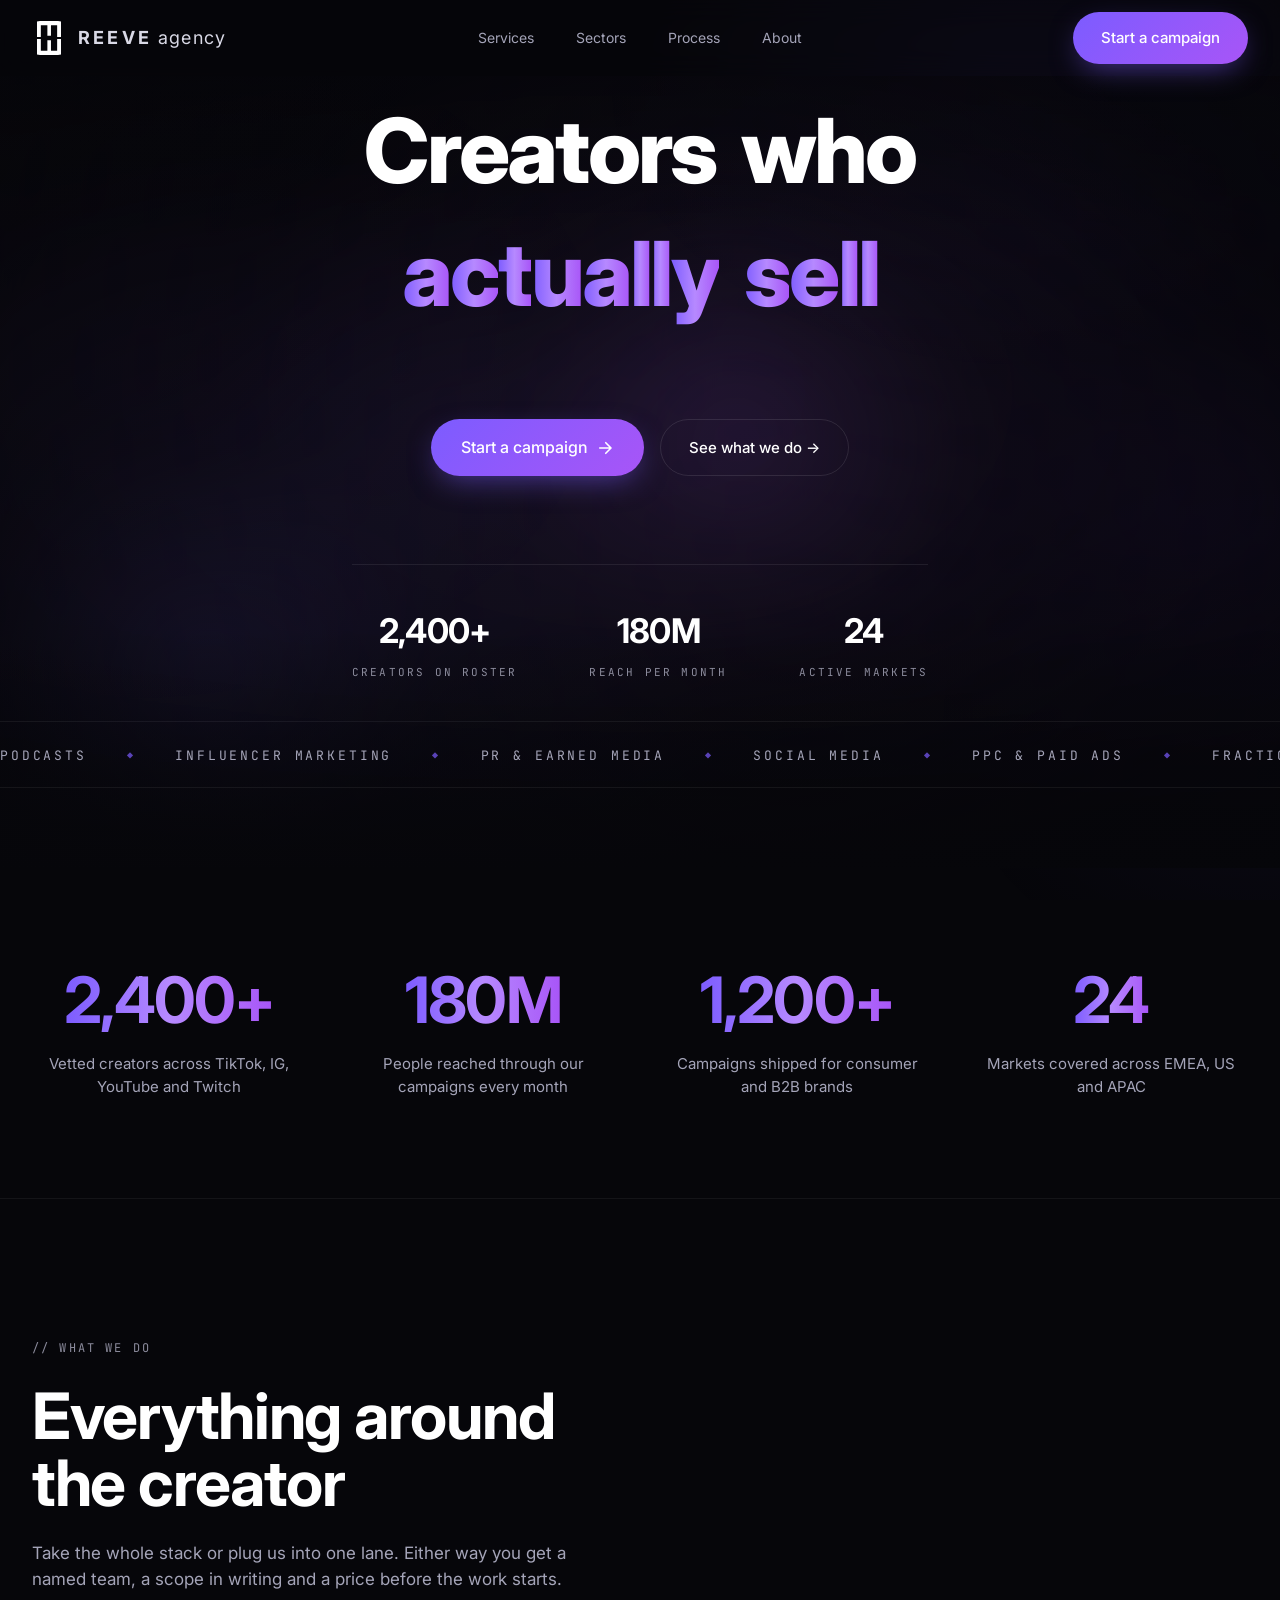
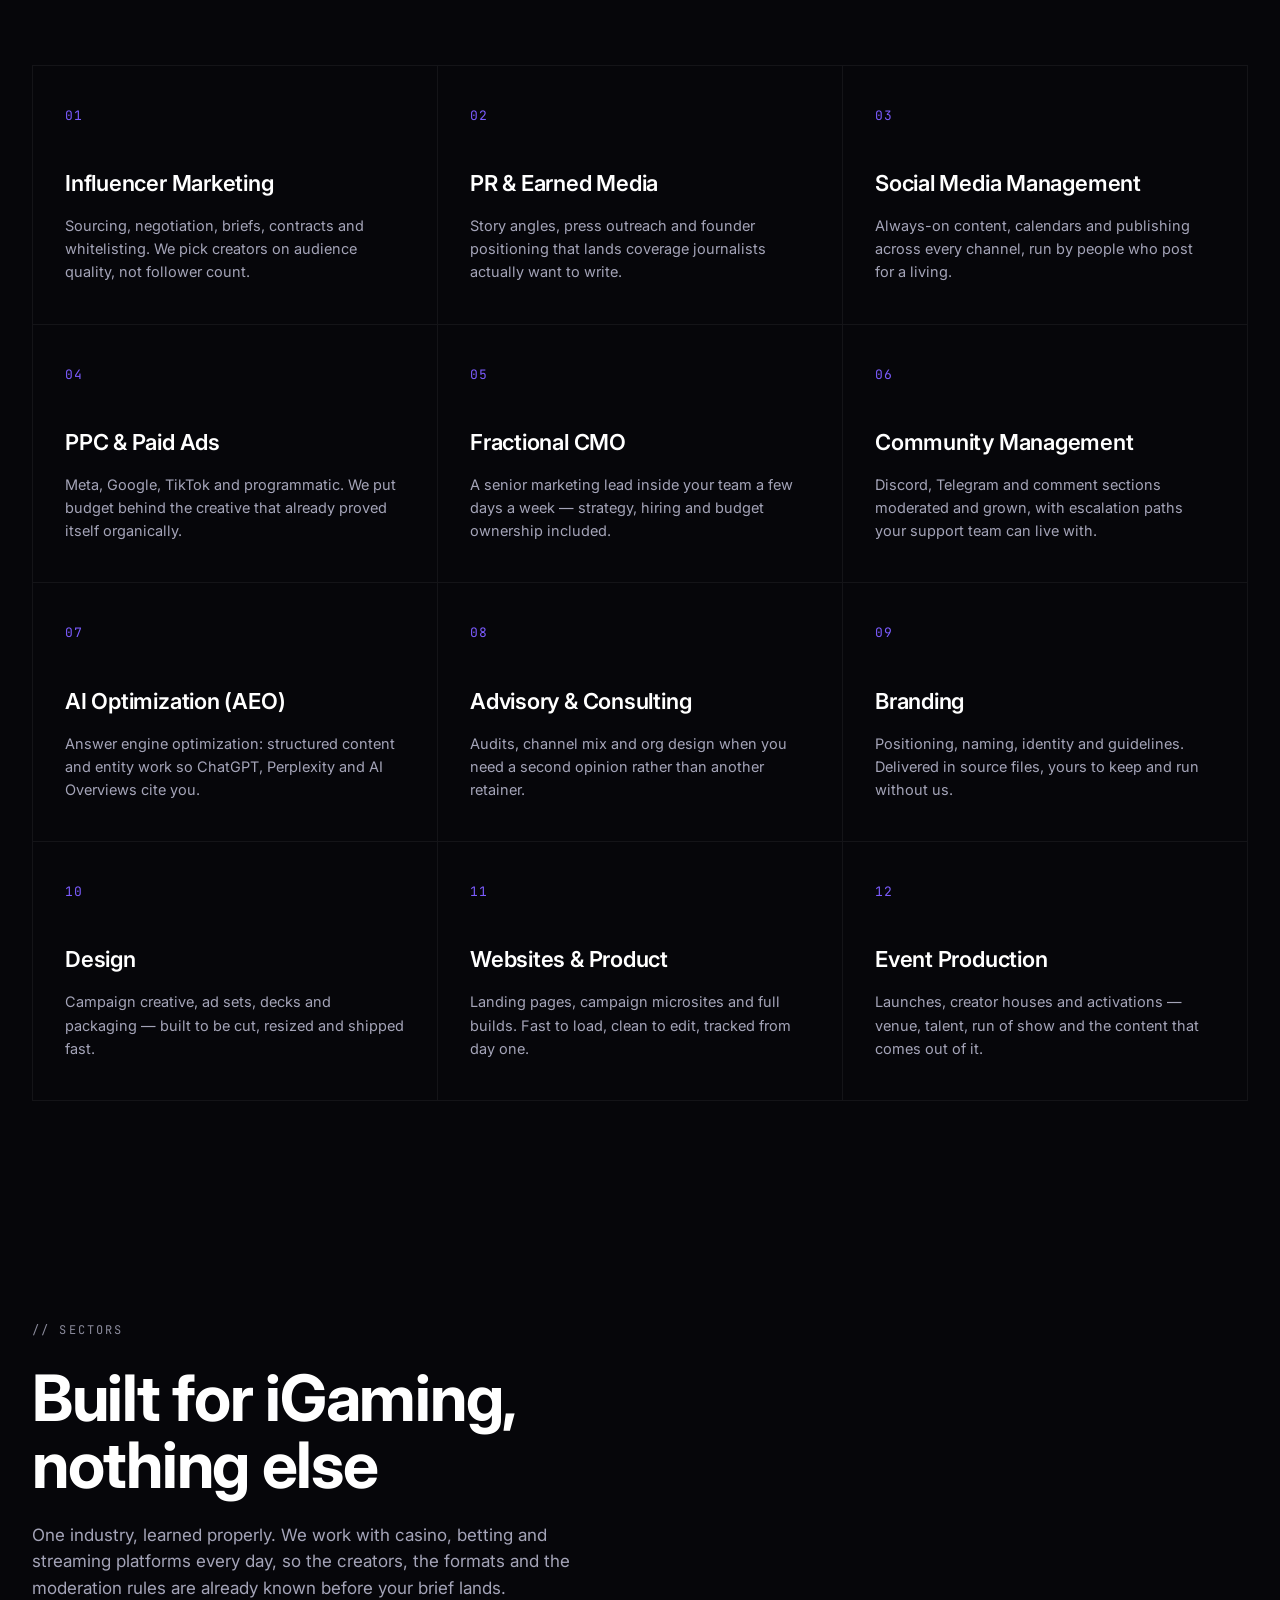
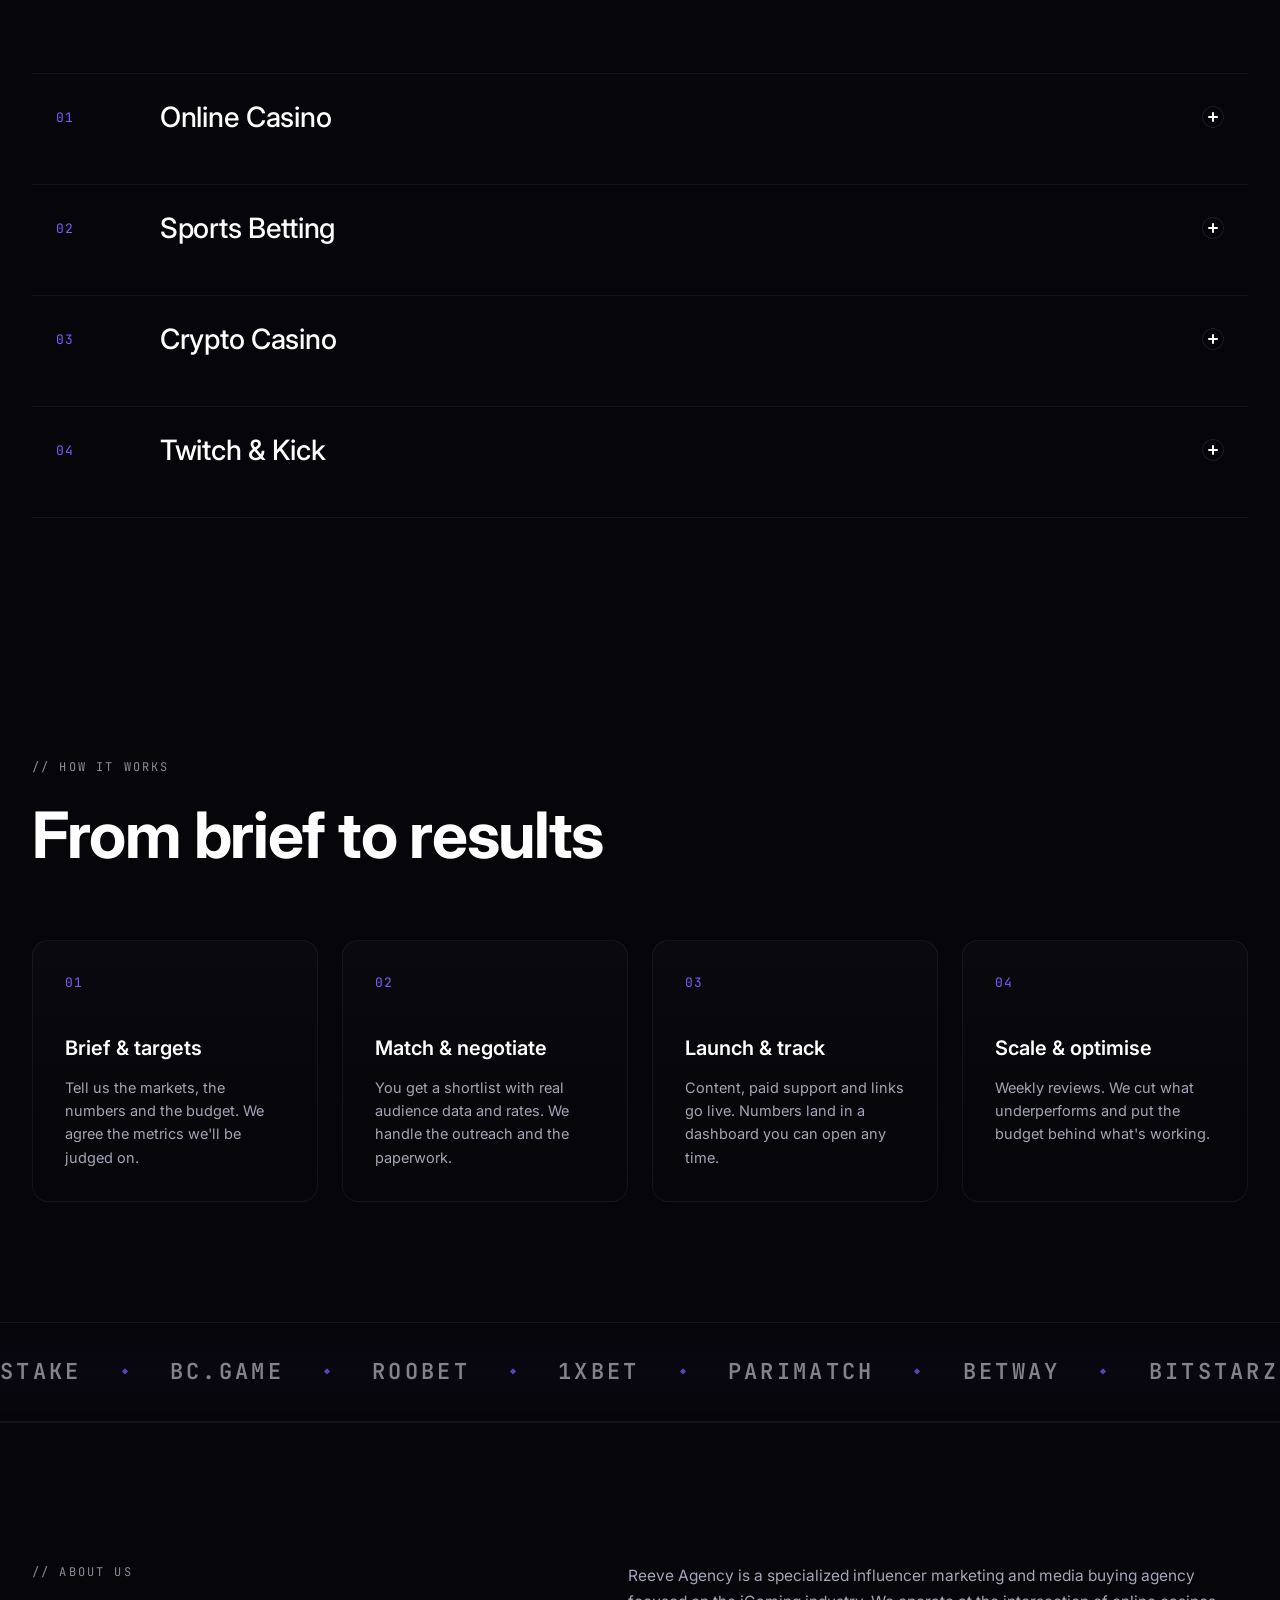
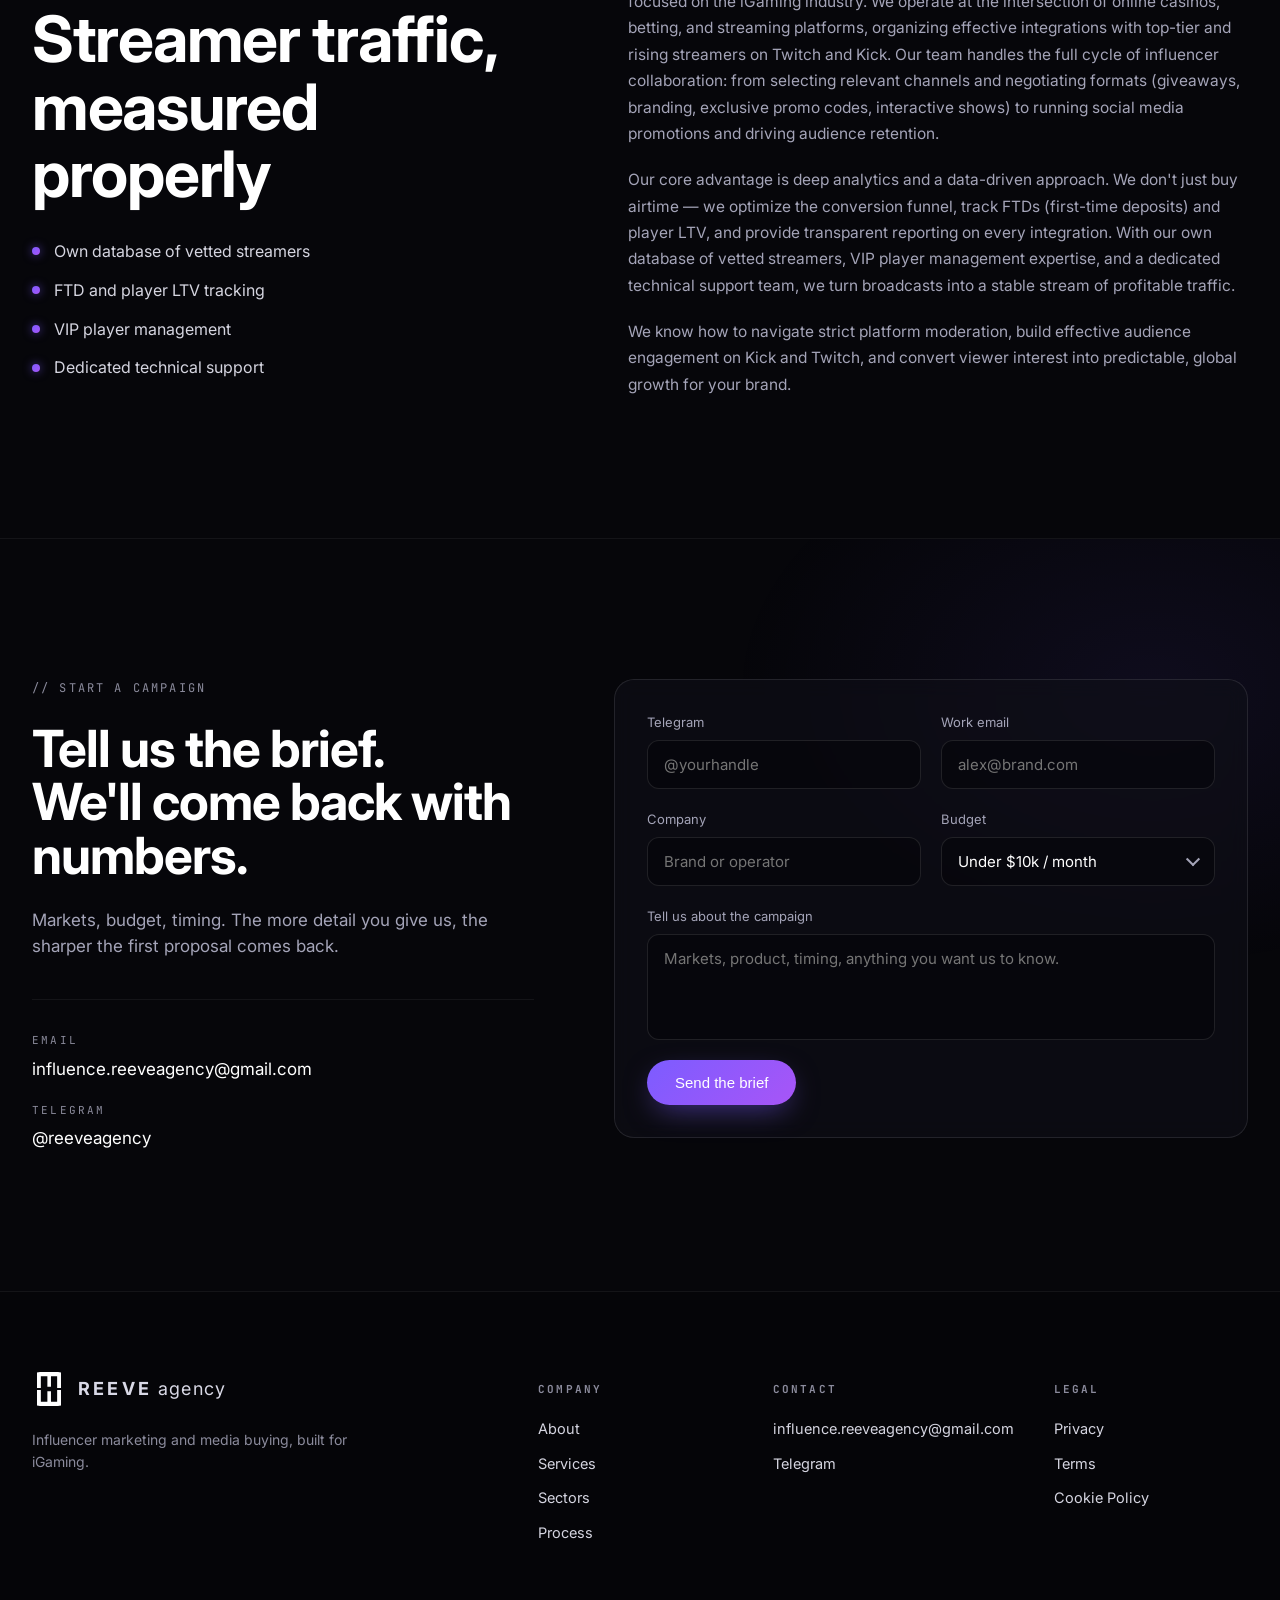
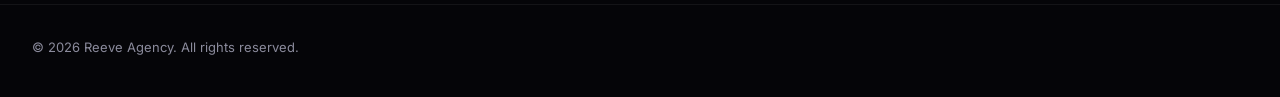
==== commit 64849020: "Update contact email to influence.reeveagency@gmail.com Replace contact.reeveagency@gmail.com with t" ====
--- a/index.html
+++ b/index.html
@@ -62,12 +62,12 @@
         "@type": "ImageObject",
         "url": "https://reeve.agency/logo/logo.svg"
       },
-      "email": "contact.reeveagency@gmail.com",
+      "email": "influence.reeveagency@gmail.com",
       "sameAs": ["https://t.me/reeveagency"],
       "contactPoint": [{
         "@type": "ContactPoint",
         "contactType": "sales",
-        "email": "contact.reeveagency@gmail.com",
+        "email": "influence.reeveagency@gmail.com",
         "availableLanguage": ["English"]
       }]
     },
@@ -502,7 +502,7 @@
       <div class="contact-meta">
         <div>
           <div class="meta-label">Email</div>
-          <a href="mailto:contact.reeveagency@gmail.com">contact.reeveagency@gmail.com</a>
+          <a href="mailto:influence.reeveagency@gmail.com">influence.reeveagency@gmail.com</a>
         </div>
         <div>
           <div class="meta-label">Telegram</div>
@@ -572,7 +572,7 @@
       </div>
       <div>
         <h2 class="footer-title">Contact</h2>
-        <a href="mailto:contact.reeveagency@gmail.com">contact.reeveagency@gmail.com</a>
+        <a href="mailto:influence.reeveagency@gmail.com">influence.reeveagency@gmail.com</a>
         <a href="https://t.me/reeveagency" target="_blank" rel="noopener">Telegram</a>
       </div>
       <div>
@@ -630,7 +630,7 @@
       <h3>Retention and sharing</h3>
       <p>We keep enquiry data for up to 24 months, then delete it if we haven't started work together. We do not sell your data. We share it only with vetted subprocessors that help us run the business (email, hosting, analytics).</p>
       <h3>Your rights</h3>
-      <p>You can request access, correction or deletion of your data at any time by writing to <a href="mailto:contact.reeveagency@gmail.com">contact.reeveagency@gmail.com</a>.</p>
+      <p>You can request access, correction or deletion of your data at any time by writing to <a href="mailto:influence.reeveagency@gmail.com">influence.reeveagency@gmail.com</a>.</p>
     </div>
   </div>
 </div>
@@ -674,7 +674,7 @@
       <h3>Managing cookies</h3>
       <p>You can clear or block cookies through your browser settings. Doing so may disable parts of the site (e.g. remembered form input).</p>
       <h3>Third parties</h3>
-      <p>Some cookies are set by our subprocessors (hosting, analytics). Their policies apply to those cookies. Contact us at <a href="mailto:contact.reeveagency@gmail.com">contact.reeveagency@gmail.com</a> if you want the current list.</p>
+      <p>Some cookies are set by our subprocessors (hosting, analytics). Their policies apply to those cookies. Contact us at <a href="mailto:influence.reeveagency@gmail.com">influence.reeveagency@gmail.com</a> if you want the current list.</p>
     </div>
   </div>
 </div>
